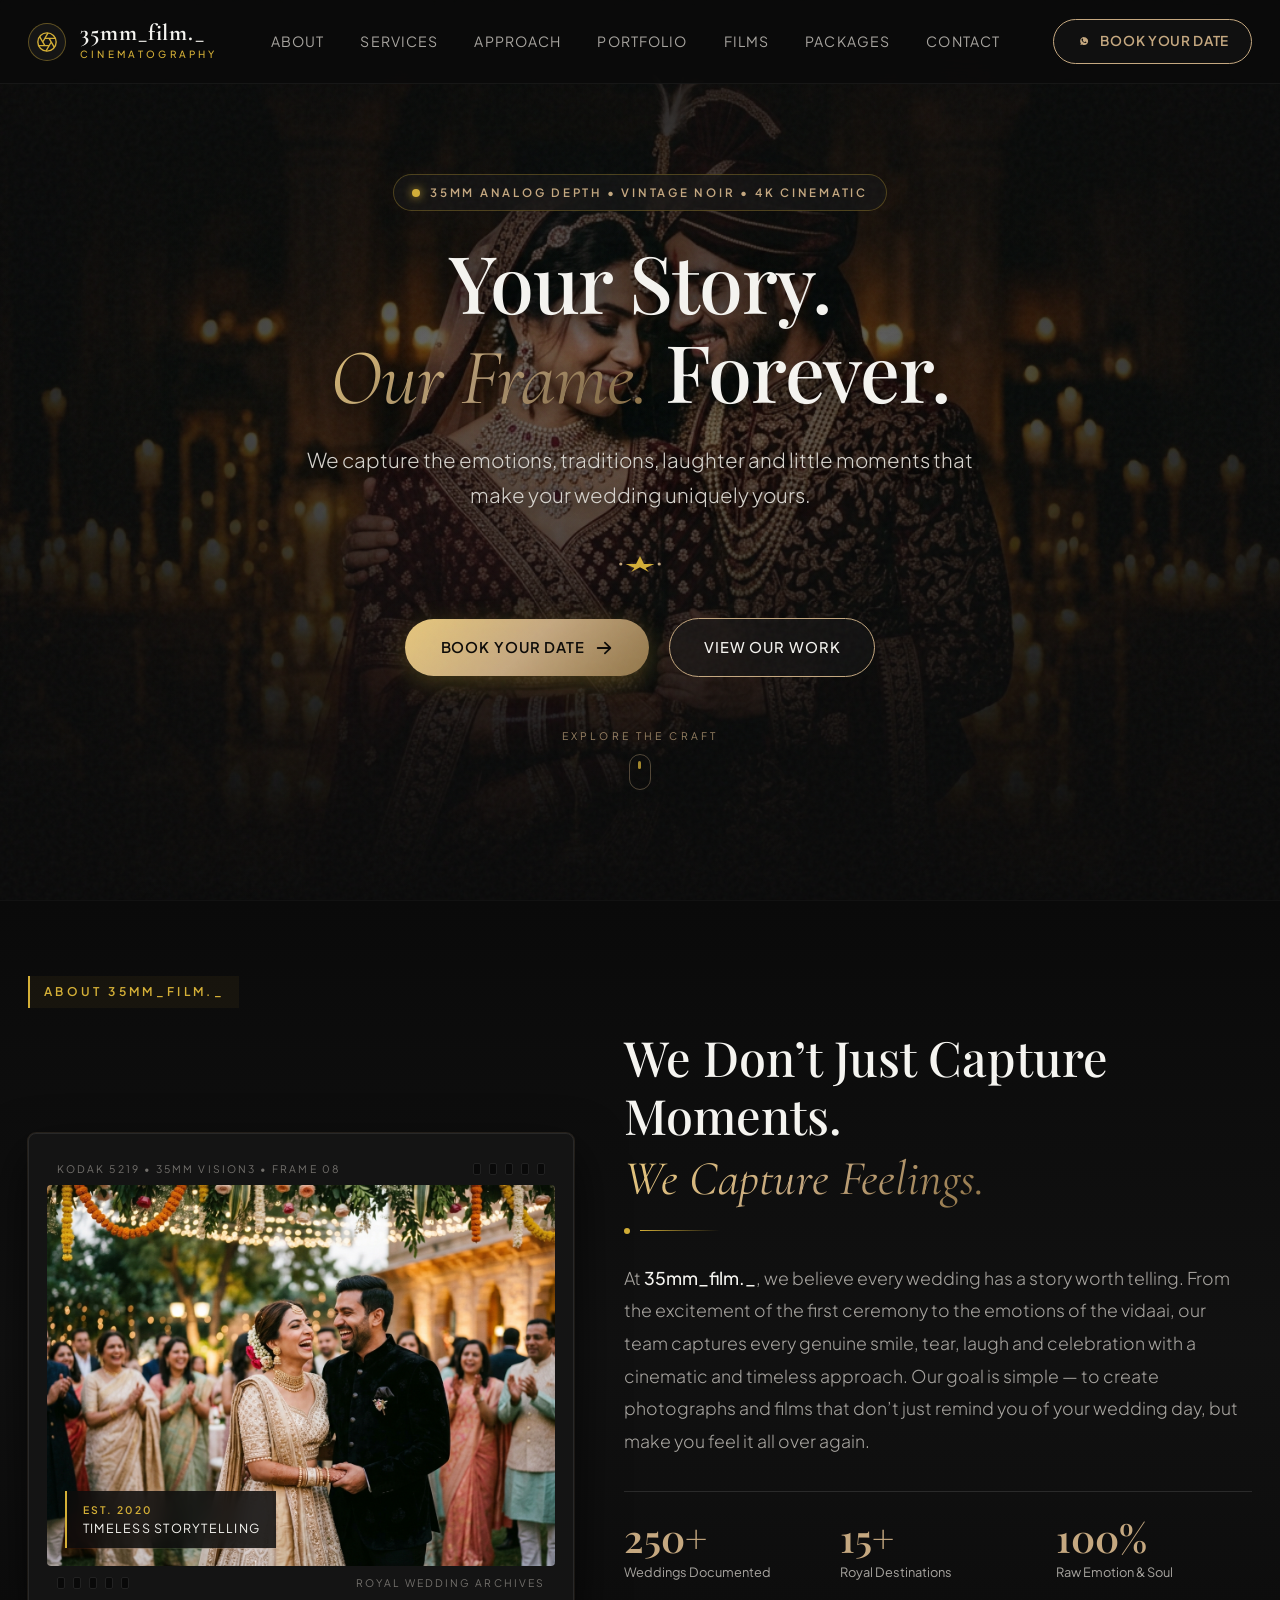
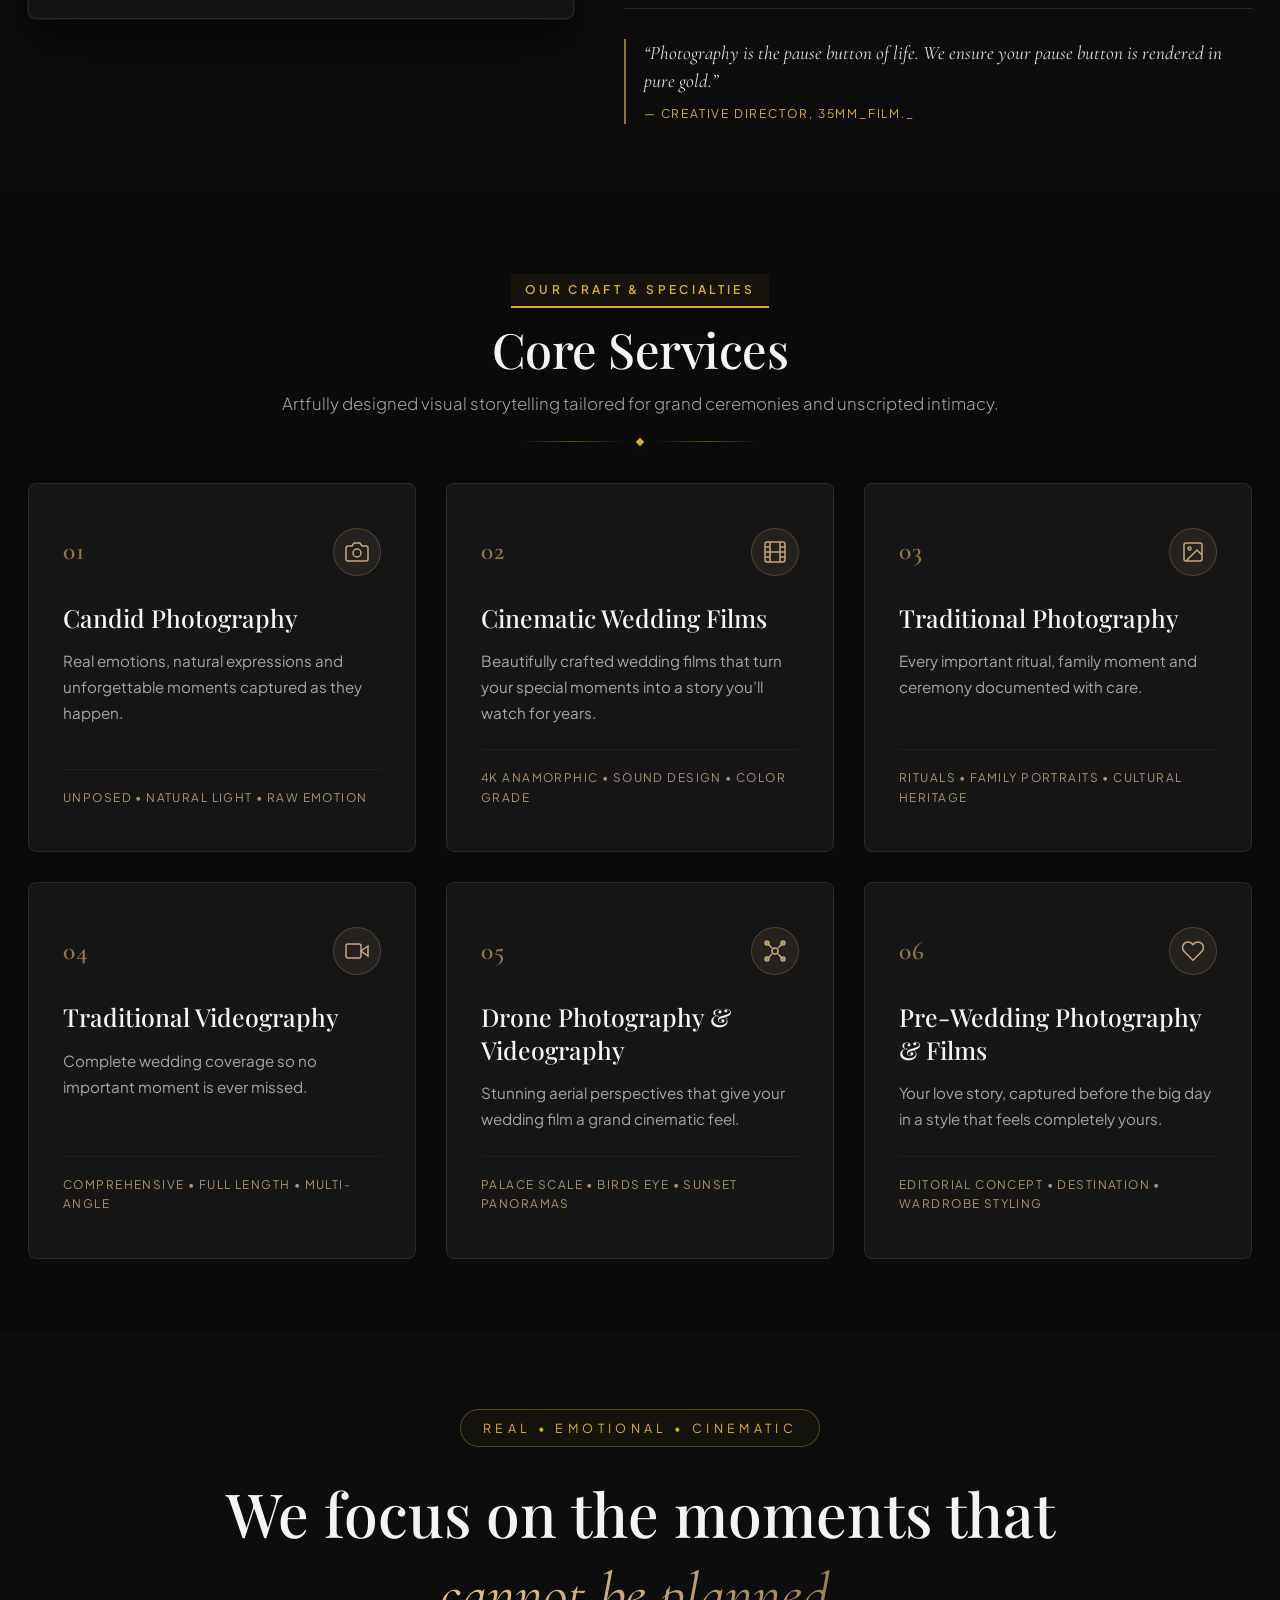
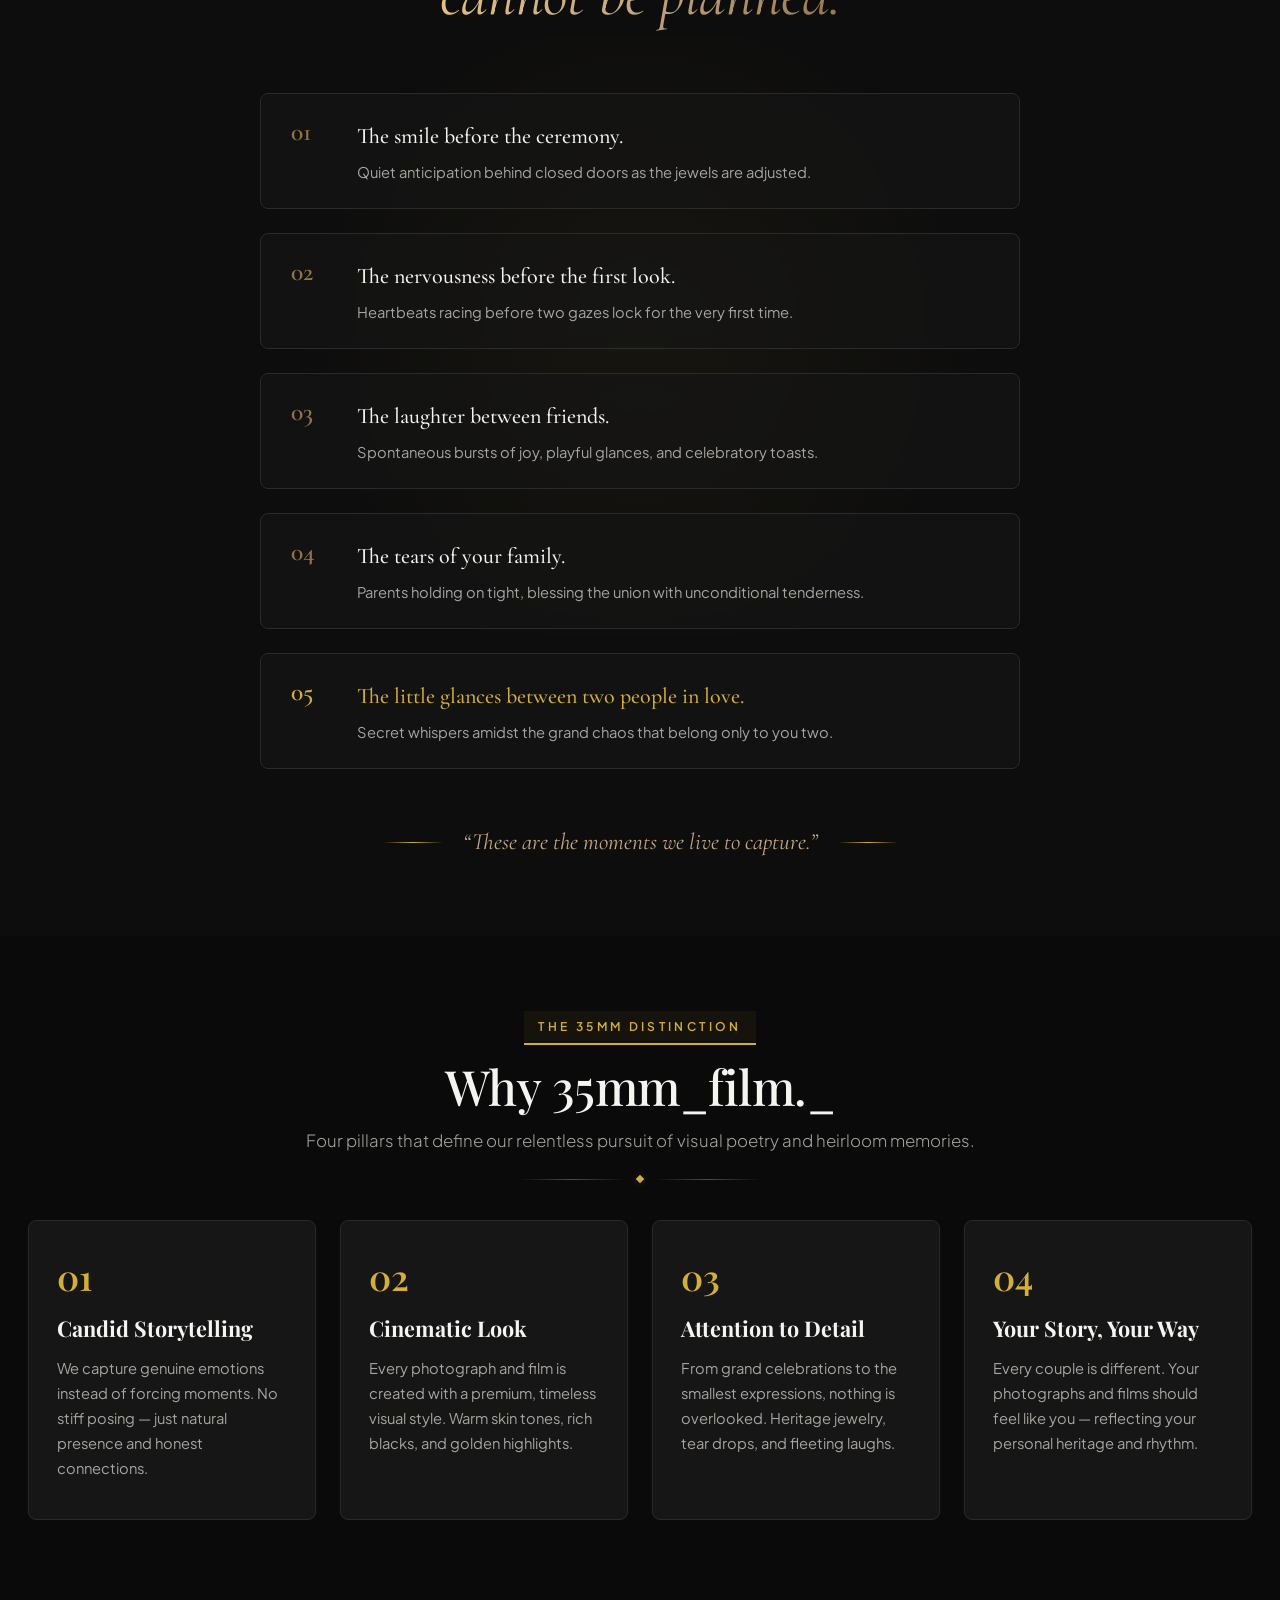
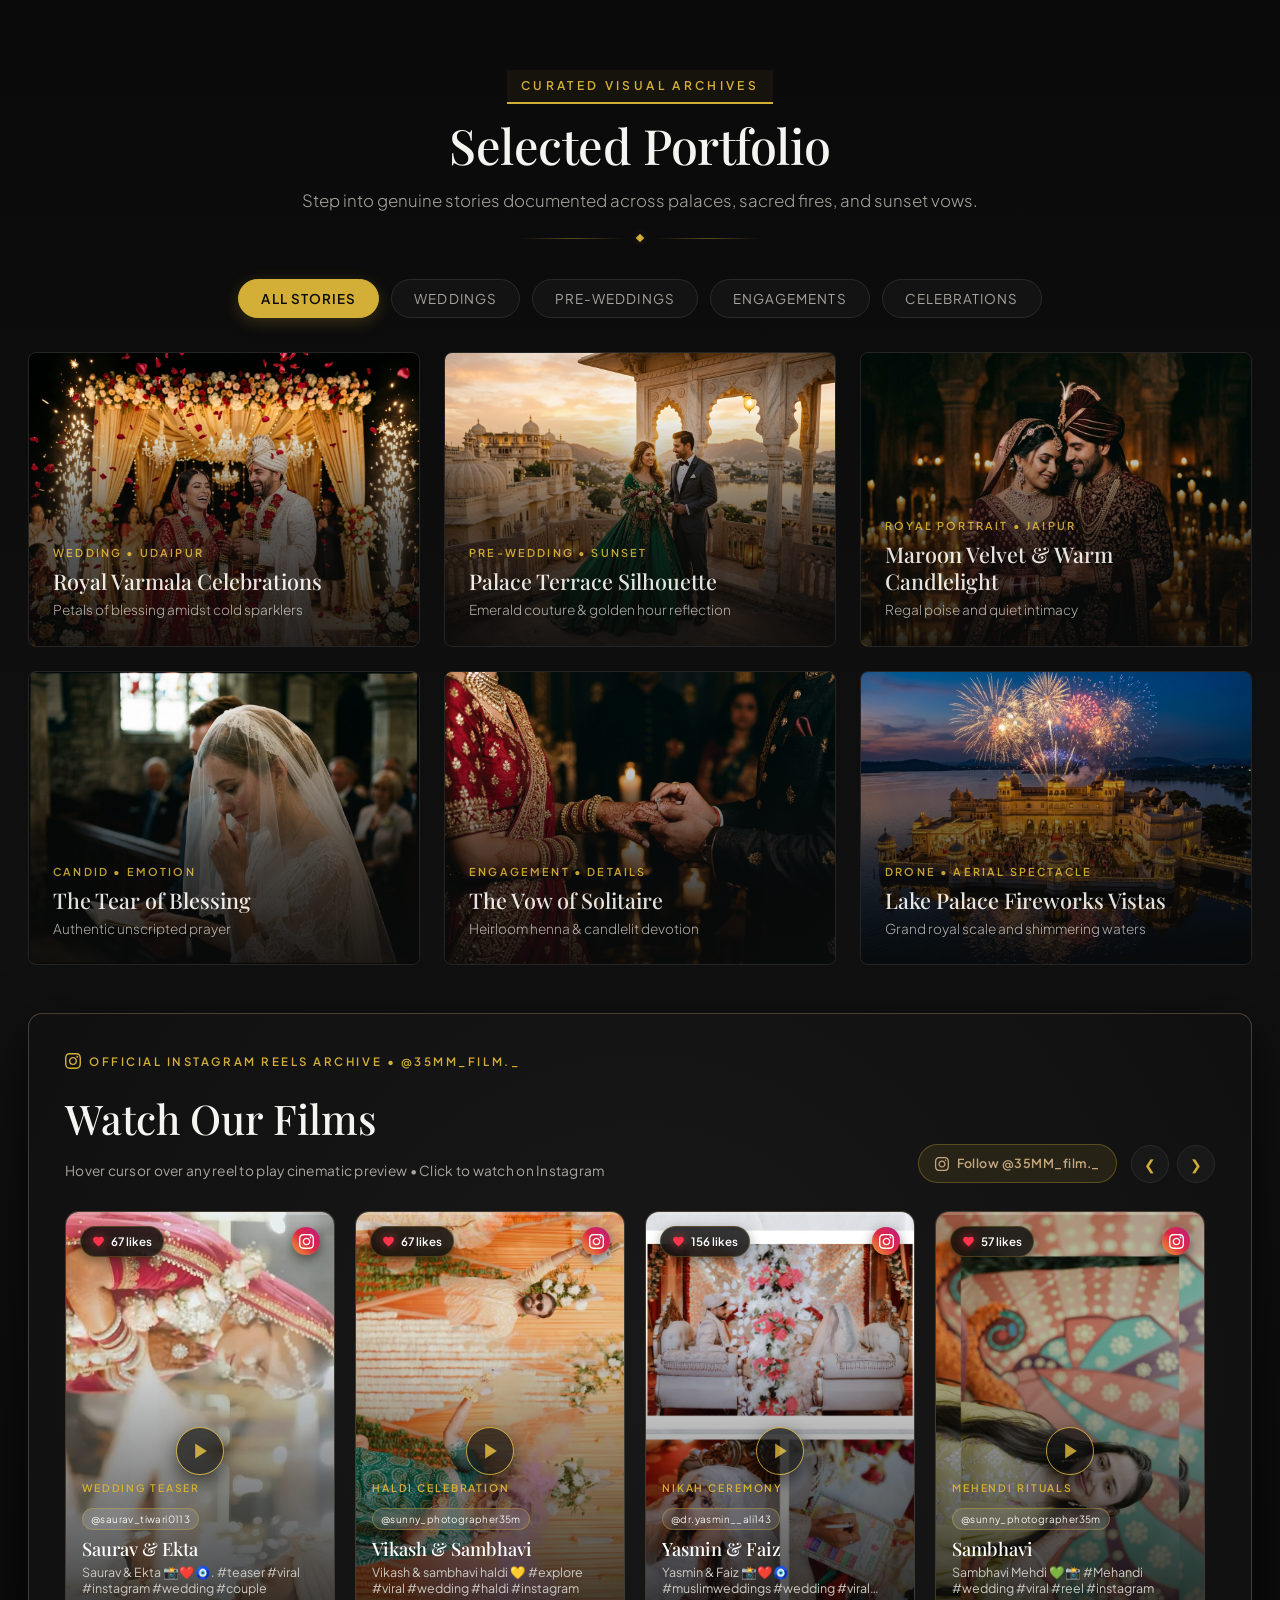
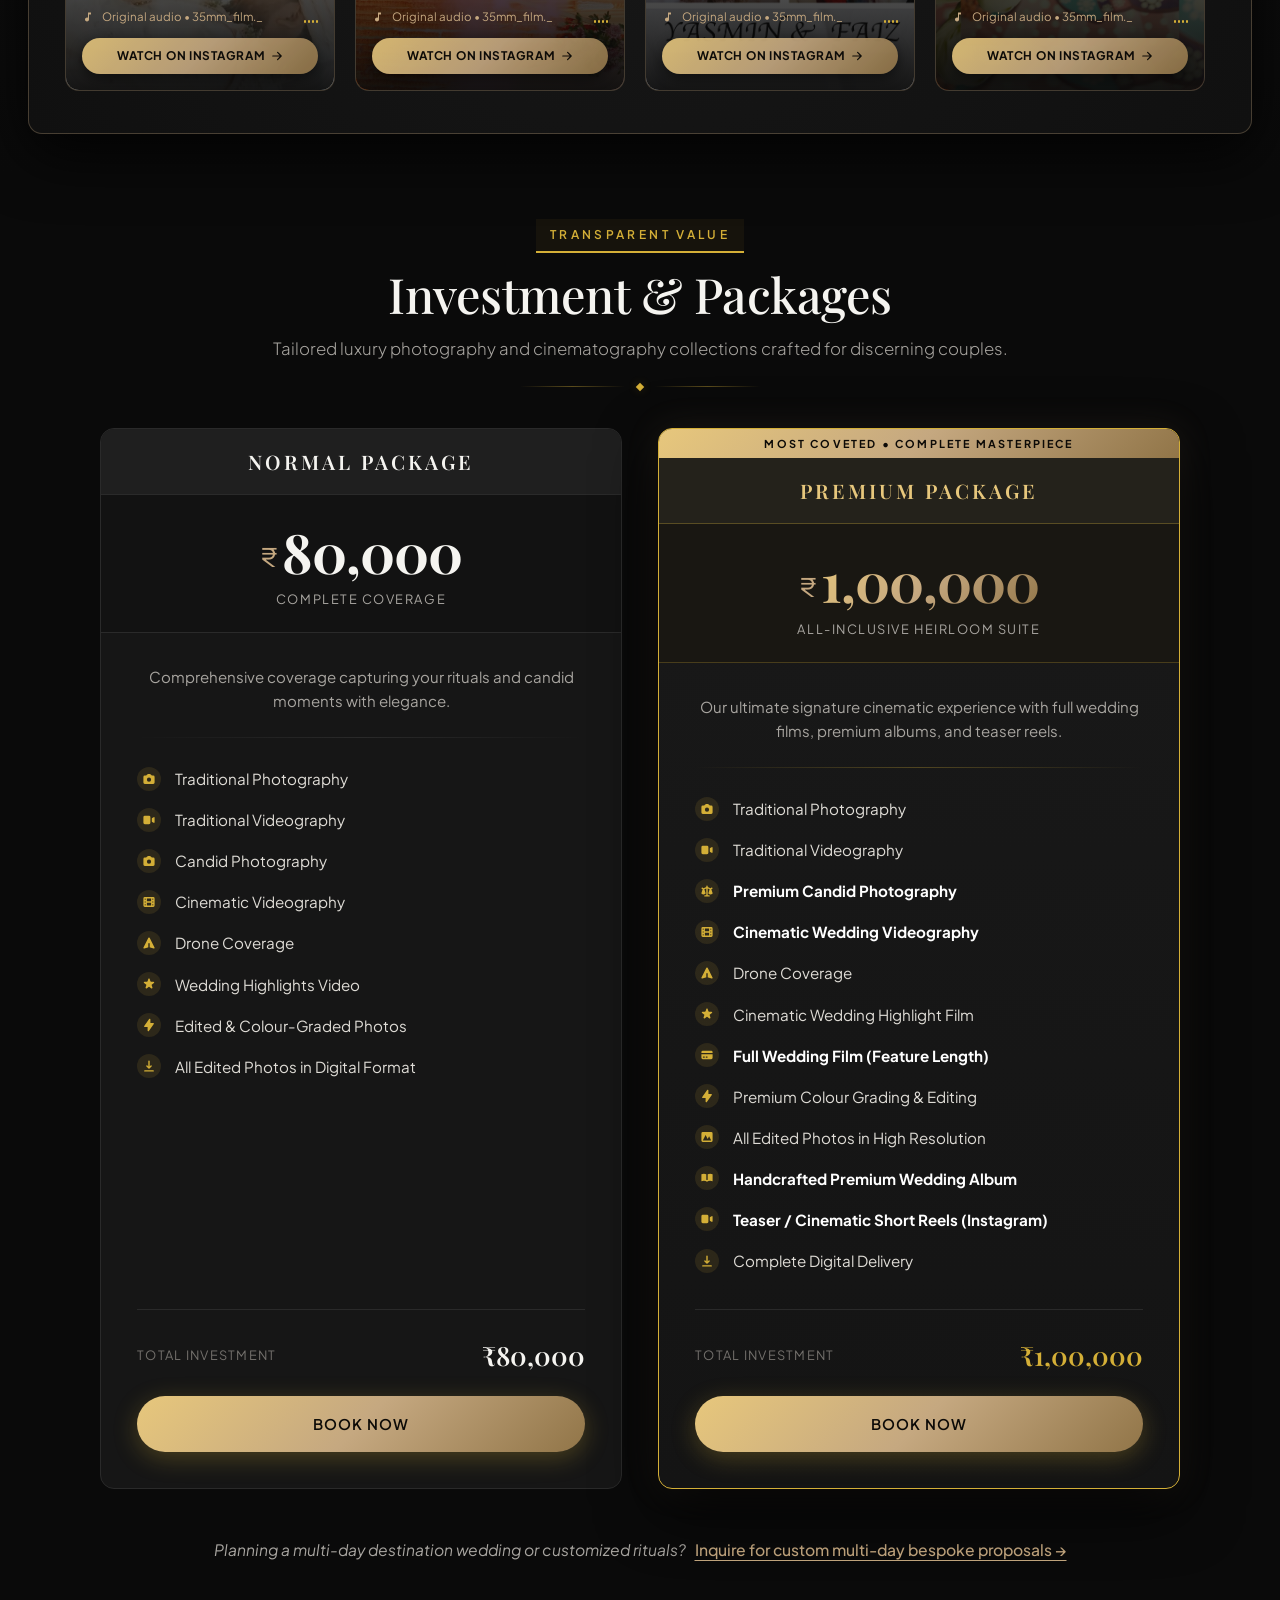
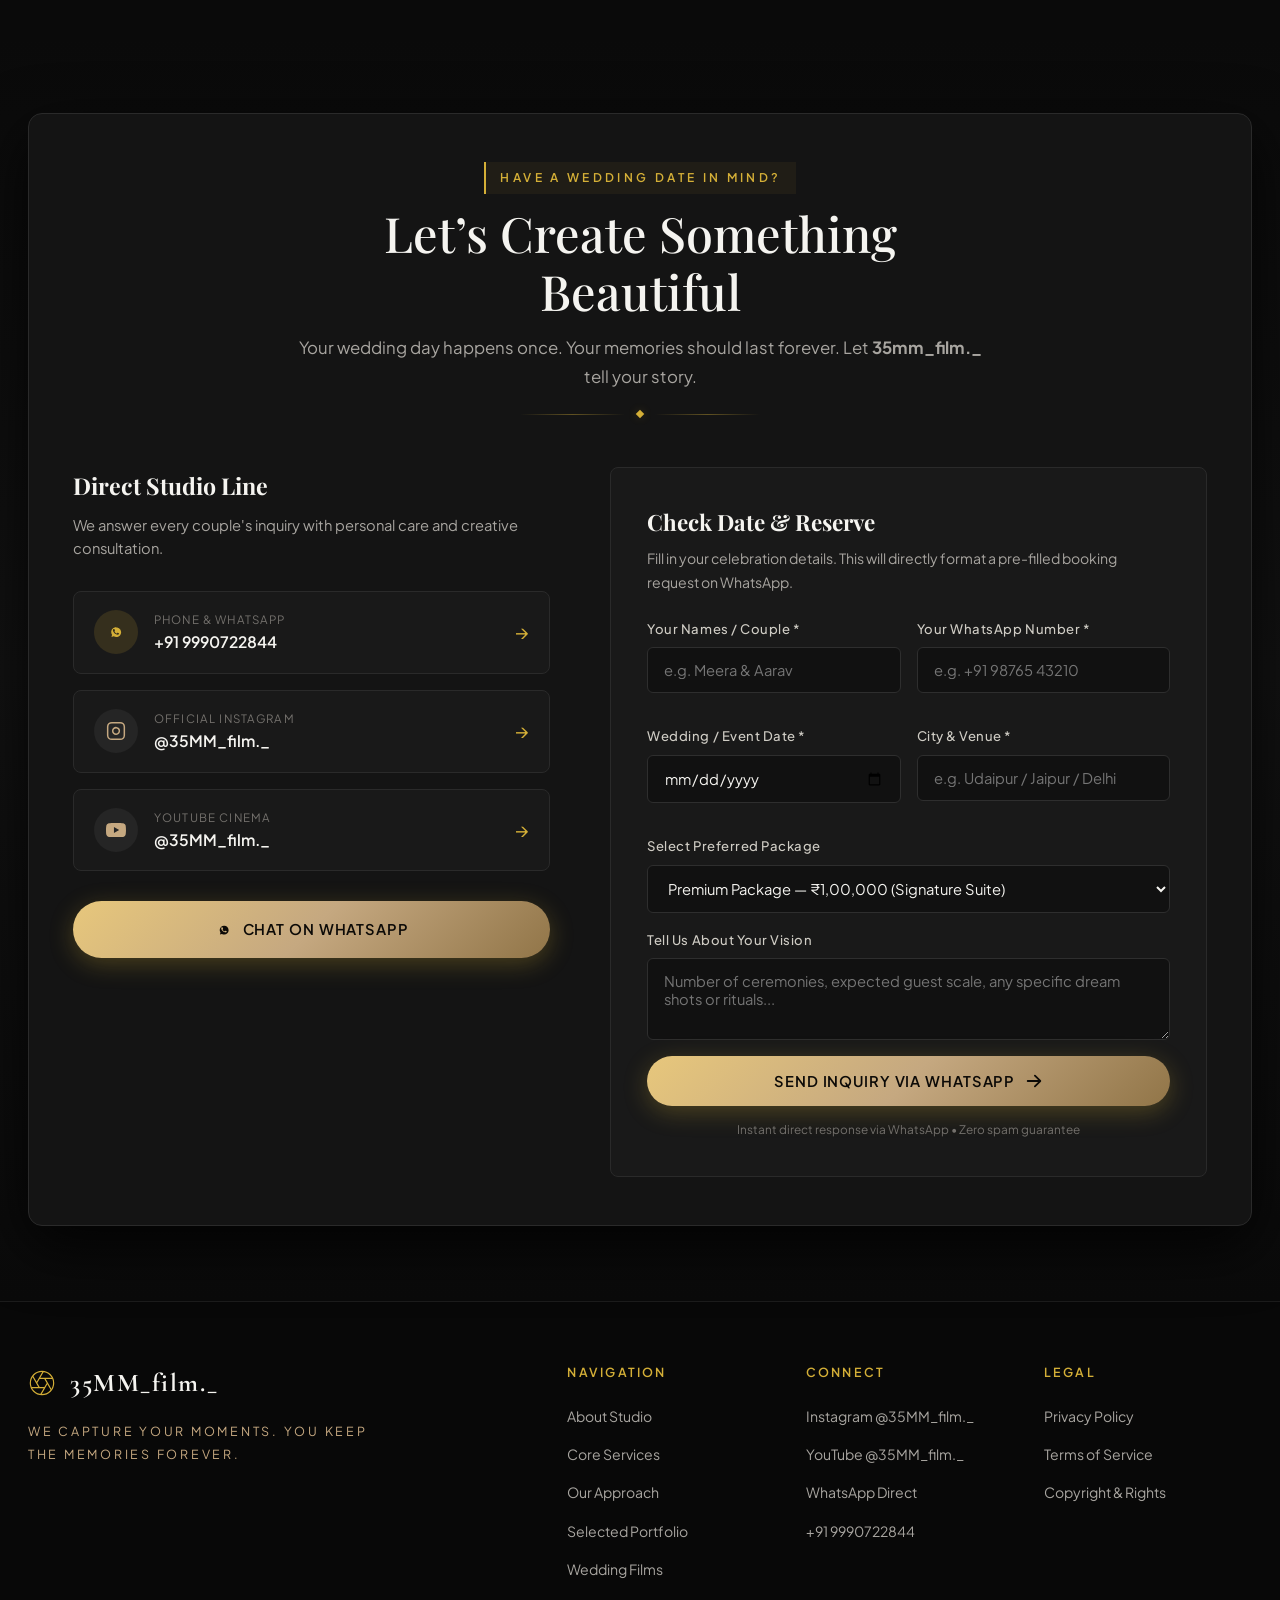
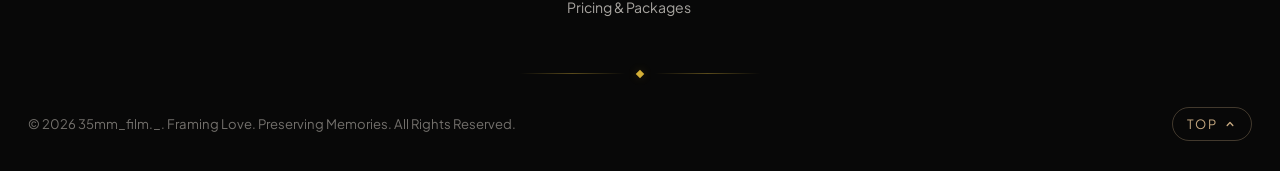
==== index.html @ 4abfe426 "Add luxury wedding photography website with real Instagram reels and refined spacing" ====
<!DOCTYPE html>
<html lang="en">

<head>
  <meta charset="UTF-8">
  <meta name="viewport" content="width=device-width, initial-scale=1.0">
  <title>35mm_film._ | Luxury Wedding Photography & Cinematography</title>
  <meta name="description"
    content="35mm_film._ creates timeless, ultra-luxury wedding photography and cinematic films. Capturing unscripted emotions, traditions, laughter and royal moments.">
  <meta name="keywords"
    content="wedding photography, luxury wedding films, cinematography, candid wedding photographer, 35mm film, royal wedding, pre-wedding shoot">

  <!-- Open Graph -->
  <meta property="og:title" content="35mm_film._ | Luxury Wedding Photography & Cinematography">
  <meta property="og:description"
    content="Your Story. Our Frame. Forever. Ultra-luxury wedding films and candid photography.">
  <meta property="og:image" content="assets/images/hero.jpg">
  <meta property="og:type" content="website">

  <!-- Google Fonts Preconnect -->
  <link rel="preconnect" href="https://fonts.googleapis.com">
  <link rel="preconnect" href="https://fonts.gstatic.com" crossorigin>
  <link
    href="https://fonts.googleapis.com/css2?family=Cormorant+Garamond:ital,wght@0,300;0,400;0,500;0,600;0,700;1,400;1,600&family=Playfair+Display:ital,wght@0,400;0,500;0,600;0,700;0,800;1,400;1,600&family=Plus+Jakarta+Sans:wght@300;400;500;600;700&display=swap"
    rel="stylesheet">

  <link rel="stylesheet" href="styles.css">
</head>

<body class="film-dark-theme">
  <!-- Film Grain Texture Overlay -->
  <div class="film-grain-overlay" aria-hidden="true"></div>

  <!-- Ambient Golden Glow Effects -->
  <div class="ambient-glow glow-top" aria-hidden="true"></div>
  <div class="ambient-glow glow-mid" aria-hidden="true"></div>

  <!-- Header & Sticky Glassmorphism Navbar -->
  <header class="luxury-header" id="header">
    <div class="nav-container">
      <!-- Brand Wordmark & Badge -->
      <a href="#hero" class="brand-link" aria-label="35mm_film._ Home">
        <div class="brand-badge">
          <svg class="aperture-icon" viewBox="0 0 24 24" fill="none" stroke="currentColor" stroke-width="1.5">
            <circle cx="12" cy="12" r="10" stroke="#D4AF37" />
            <path
              d="M14.31 8l5.74 9.94M9.69 8h11.48M7.38 12l5.74-9.94M9.69 16L3.95 6.06M14.31 16H2.83M16.62 12l-5.74 9.94"
              stroke="#D4AF37" />
          </svg>
        </div>
        <div class="brand-text">
          <span class="brand-name">35mm_film._</span>
          <span class="brand-sub">CINEMATOGRAPHY</span>
        </div>
      </a>

      <!-- Desktop Nav Links -->
      <nav class="desktop-nav" aria-label="Primary Navigation">
        <ul class="nav-menu">
          <li><a href="#about" class="nav-link">About</a></li>
          <li><a href="#services" class="nav-link">Services</a></li>
          <li><a href="#approach" class="nav-link">Approach</a></li>
          <li><a href="#portfolio" class="nav-link">Portfolio</a></li>
          <li><a href="#films" class="nav-link">Films</a></li>
          <li><a href="#packages" class="nav-link">Packages</a></li>
          <li><a href="#contact" class="nav-link">Contact</a></li>
        </ul>
      </nav>

      <!-- Right Header CTA & Mobile Toggle -->
      <div class="header-actions">
        <a href="https://wa.me/919990722844?text=Hi%2035mm_film._%2C%20I%20would%20like%20to%20inquire%20about%20booking%20our%20wedding%20dates."
          target="_blank" rel="noopener noreferrer" class="btn-gold-pill" id="nav-whatsapp-cta">
          <svg class="icon-whatsapp-tiny" viewBox="0 0 24 24" fill="currentColor">
            <path
              d="M12.031 6.172c-3.181 0-5.767 2.586-5.768 5.766-.001 1.298.38 2.27 1.025 3.312l-.72 2.627 2.707-.71c.991.54 2.057.828 3.125.828 3.182 0 5.77-2.586 5.77-5.767 0-3.18-2.587-5.766-5.769-5.766zm3.385 8.163c-.144.405-.837.774-1.17.822-.312.043-.683.076-2.12-.519-1.836-.759-3.003-2.614-3.095-2.735-.091-.121-.743-.991-.743-1.89 0-.9.469-1.341.636-1.523.167-.182.364-.228.485-.228.122 0 .243.002.349.007.112.005.263-.042.411.314.152.364.516 1.26.562 1.351.045.091.076.197.015.318-.06.122-.091.197-.182.304-.091.106-.192.237-.274.318-.091.091-.186.19-.08.372.106.182.47 1.135 1.009 1.615.694.618 1.28.81 1.462.901.182.091.288.076.394-.045.107-.122.455-.531.577-.714.121-.182.243-.152.41-.091.167.06 1.061.5 1.243.591.182.091.303.136.349.212.045.076.045.744-.099 1.149z" />
          </svg>
          <span>Book Your Date</span>
        </a>

        <!-- Mobile Menu Toggle Button (390px) -->
        <button class="mobile-menu-btn" id="mobileMenuBtn" aria-label="Toggle Menu" aria-expanded="false">
          <span class="hamburger-bar"></span>
          <span class="hamburger-bar"></span>
          <span class="hamburger-bar"></span>
        </button>
      </div>
    </div>

    <!-- Mobile Drawer Menu -->
    <div class="mobile-drawer" id="mobileDrawer">
      <div class="drawer-header">
        <div class="brand-text">
          <span class="brand-name">35mm_film._</span>
          <span class="brand-sub">LUXURY WEDDINGS</span>
        </div>
        <button class="drawer-close-btn" id="drawerCloseBtn" aria-label="Close Menu">&times;</button>
      </div>
      <ul class="mobile-nav-list">
        <li><a href="#about" class="mobile-nav-link">About</a></li>
        <li><a href="#services" class="mobile-nav-link">Services</a></li>
        <li><a href="#approach" class="mobile-nav-link">Our Approach</a></li>
        <li><a href="#why-us" class="mobile-nav-link">Why 35mm</a></li>
        <li><a href="#portfolio" class="mobile-nav-link">Selected Portfolio</a></li>
        <li><a href="#films" class="mobile-nav-link">Wedding Films</a></li>
        <li><a href="#packages" class="mobile-nav-link">Packages & Investment</a></li>
        <li><a href="#contact" class="mobile-nav-link">Contact & Booking</a></li>
      </ul>
      <div class="mobile-drawer-footer">
        <a href="https://wa.me/919990722844" class="btn-gold-solid full-width">Chat on WhatsApp</a>
        <p class="drawer-phone">+91 9990722844</p>
      </div>
    </div>
  </header>

  <main id="main-content">
    <!-- SECTION 2: HERO SECTION (Full Bleed 100vh) -->
    <section class="hero-section" id="hero">
      <div class="hero-background-wrapper">
        <img src="assets/images/hero.jpg" alt="Cinematic luxury royal Indian couple portrait" class="hero-bg-img">
        <div class="hero-vignette-overlay"></div>
        <div class="hero-gradient-overlay"></div>
      </div>

      <div class="hero-content">
        <!-- Film metadata badge -->
        <div class="hero-meta-badge">
          <span class="film-indicator-dot"></span>
          <span class="meta-label">35MM ANALOG DEPTH &bull; VINTAGE NOIR &bull; 4K CINEMATIC</span>
        </div>

        <h1 class="hero-headline">
          Your Story.<br>
          <span class="gold-italic-accent">Our Frame.</span> Forever.
        </h1>

        <p class="hero-subtitle">
          We capture the emotions, traditions, laughter and little moments that make your wedding uniquely yours.
        </p>

        <!-- Ornate Gold Filigree Divider -->
        <div class="filigree-divider" aria-hidden="true">
          <span class="filigree-line"></span>
          <svg class="filigree-motif" viewBox="0 0 60 20" fill="none">
            <path d="M30 0L35 10L48 10L37 15L41 20L30 14L19 20L23 15L12 10L25 10L30 0Z" fill="#D4AF37" />
            <circle cx="6" cy="10" r="2" fill="#C5A880" />
            <circle cx="54" cy="10" r="2" fill="#C5A880" />
          </svg>
          <span class="filigree-line"></span>
        </div>

        <!-- Dual CTAs -->
        <div class="hero-cta-group">
          <a href="https://wa.me/919990722844?text=Hello%2035mm_film._%2C%20I%20am%20interested%20in%20checking%20availability%20for%20our%20wedding."
            target="_blank" rel="noopener noreferrer" class="btn-gold-solid" id="hero-book-btn">
            <span>Book Your Date</span>
            <svg class="btn-arrow" viewBox="0 0 20 20" fill="currentColor">
              <path fill-rule="evenodd"
                d="M10.293 3.293a1 1 0 011.414 0l6 6a1 1 0 010 1.414l-6 6a1 1 0 01-1.414-1.414L14.586 11H3a1 1 0 110-2h11.586l-4.293-4.293a1 1 0 010-1.414z"
                clip-rule="evenodd" />
            </svg>
          </a>

          <a href="#portfolio" class="btn-ghost-gold" id="hero-work-btn">
            <span>View Our Work</span>
          </a>
        </div>

        <!-- Scroll Down Cue -->
        <div class="hero-scroll-cue">
          <a href="#about" aria-label="Scroll to About Section">
            <span class="scroll-text">EXPLORE THE CRAFT</span>
            <div class="mouse-scroll-icon">
              <span class="scroll-wheel"></span>
            </div>
          </a>
        </div>
      </div>
    </section>

    <!-- SECTION 3: ABOUT SECTION ("ABOUT 35mm_film._") -->
    <section class="section-about" id="about">
      <div class="container">
        <div class="section-badge-wrapper">
          <span class="section-eyebrow">ABOUT 35mm_film._</span>
        </div>

        <div class="about-editorial-grid">
          <!-- Left: Couple Visual with Film Strip Accent -->
          <div class="about-visual-column">
            <div class="film-strip-frame">
              <div class="film-strip-header">
                <span class="film-code">KODAK 5219 &bull; 35MM VISION3 &bull; FRAME 08</span>
                <div class="film-perforations">
                  <span></span><span></span><span></span><span></span><span></span>
                </div>
              </div>

              <div class="about-image-wrapper">
                <img src="assets/images/about.jpg" alt="Emotional candid wedding moment of smiling bride and groom"
                  class="about-portrait-img">
                <div class="about-image-badge">
                  <span class="badge-year">EST. 2020</span>
                  <span class="badge-title">TIMELESS STORYTELLING</span>
                </div>
              </div>

              <div class="film-strip-footer">
                <div class="film-perforations">
                  <span></span><span></span><span></span><span></span><span></span>
                </div>
                <span class="film-meta-right">ROYAL WEDDING ARCHIVES</span>
              </div>
            </div>
          </div>

          <!-- Right: Editorial Narrative Content -->
          <div class="about-content-column">
            <h2 class="editorial-heading">
              We Don’t Just Capture Moments.<br>
              <span class="gold-italic-accent">We Capture Feelings.</span>
            </h2>

            <div class="ornate-separator-left">
              <span class="gold-dot"></span>
              <span class="gold-divider-line"></span>
            </div>

            <p class="about-narrative-copy">
              At <strong>35mm_film._</strong>, we believe every wedding has a story worth telling. From the excitement
              of the first ceremony to the emotions of the vidaai, our team captures every genuine smile, tear, laugh
              and celebration with a cinematic and timeless approach. Our goal is simple &mdash; to create photographs
              and films that don’t just remind you of your wedding day, but make you feel it all over again.
            </p>

            <!-- Metrics / Accolades Grid -->
            <div class="about-stats-grid">
              <div class="stat-card">
                <span class="stat-number">250+</span>
                <span class="stat-label">Weddings Documented</span>
              </div>
              <div class="stat-card">
                <span class="stat-number">15+</span>
                <span class="stat-label">Royal Destinations</span>
              </div>
              <div class="stat-card">
                <span class="stat-number">100%</span>
                <span class="stat-label">Raw Emotion & Soul</span>
              </div>
            </div>

            <div class="about-quote-box">
              <p class="quote-text">
                &ldquo;Photography is the pause button of life. We ensure your pause button is rendered in pure
                gold.&rdquo;
              </p>
              <span class="quote-signature">&mdash; Creative Director, 35mm_film._</span>
            </div>
          </div>
        </div>
      </div>
    </section>

    <!-- SECTION 4: CORE SERVICES GRID -->
    <section class="section-services" id="services">
      <div class="container">
        <div class="section-header-center">
          <span class="section-eyebrow">OUR CRAFT & SPECIALTIES</span>
          <h2 class="section-title">Core Services</h2>
          <p class="section-desc">Artfully designed visual storytelling tailored for grand ceremonies and unscripted
            intimacy.</p>
          <div class="filigree-divider mini" aria-hidden="true">
            <span class="filigree-line"></span>
            <span class="gold-diamond"></span>
            <span class="filigree-line"></span>
          </div>
        </div>

        <div class="services-grid">
          <!-- Service Card 01 -->
          <article class="service-card" data-service="candid">
            <div class="service-card-border"></div>
            <div class="service-header">
              <span class="service-number">01</span>
              <div class="service-icon-box">
                <!-- Camera Icon -->
                <svg viewBox="0 0 24 24" fill="none" stroke="currentColor" stroke-width="1.5">
                  <path d="M23 19a2 2 0 0 1-2 2H3a2 2 0 0 1-2-2V8a2 2 0 0 1 2-2h4l2-3h6l2 3h4a2 2 0 0 1 2 2z" />
                  <circle cx="12" cy="13" r="4" />
                </svg>
              </div>
            </div>
            <h3 class="service-title">Candid Photography</h3>
            <p class="service-body">Real emotions, natural expressions and unforgettable moments captured as they
              happen.</p>
            <div class="service-footer-tag">Unposed &bull; Natural Light &bull; Raw Emotion</div>
          </article>

          <!-- Service Card 02 -->
          <article class="service-card" data-service="cinematic-films">
            <div class="service-card-border"></div>
            <div class="service-header">
              <span class="service-number">02</span>
              <div class="service-icon-box">
                <!-- Film Reel / Video Icon -->
                <svg viewBox="0 0 24 24" fill="none" stroke="currentColor" stroke-width="1.5">
                  <rect x="2" y="2" width="20" height="20" rx="2.18" ry="2.18" />
                  <line x1="7" y1="2" x2="7" y2="22" />
                  <line x1="17" y1="2" x2="17" y2="22" />
                  <line x1="2" y1="12" x2="22" y2="12" />
                  <line x1="2" y1="7" x2="7" y2="7" />
                  <line x1="2" y1="17" x2="7" y2="17" />
                  <line x1="17" y1="17" x2="22" y2="17" />
                  <line x1="17" y1="7" x2="22" y2="7" />
                </svg>
              </div>
            </div>
            <h3 class="service-title">Cinematic Wedding Films</h3>
            <p class="service-body">Beautifully crafted wedding films that turn your special moments into a story you’ll
              watch for years.</p>
            <div class="service-footer-tag">4K Anamorphic &bull; Sound Design &bull; Color Grade</div>
          </article>

          <!-- Service Card 03 -->
          <article class="service-card" data-service="traditional-photo">
            <div class="service-card-border"></div>
            <div class="service-header">
              <span class="service-number">03</span>
              <div class="service-icon-box">
                <!-- Traditional Portrait Camera Icon -->
                <svg viewBox="0 0 24 24" fill="none" stroke="currentColor" stroke-width="1.5">
                  <rect x="3" y="3" width="18" height="18" rx="2" />
                  <circle cx="8.5" cy="8.5" r="1.5" />
                  <path d="M21 15l-5-5L5 21" />
                </svg>
              </div>
            </div>
            <h3 class="service-title">Traditional Photography</h3>
            <p class="service-body">Every important ritual, family moment and ceremony documented with care.</p>
            <div class="service-footer-tag">Rituals &bull; Family Portraits &bull; Cultural Heritage</div>
          </article>

          <!-- Service Card 04 -->
          <article class="service-card" data-service="traditional-video">
            <div class="service-card-border"></div>
            <div class="service-header">
              <span class="service-number">04</span>
              <div class="service-icon-box">
                <!-- Camcorder Icon -->
                <svg viewBox="0 0 24 24" fill="none" stroke="currentColor" stroke-width="1.5">
                  <polygon points="23 7 16 12 23 17 23 7" />
                  <rect x="1" y="5" width="15" height="14" rx="2" ry="2" />
                </svg>
              </div>
            </div>
            <h3 class="service-title">Traditional Videography</h3>
            <p class="service-body">Complete wedding coverage so no important moment is ever missed.</p>
            <div class="service-footer-tag">Comprehensive &bull; Full Length &bull; Multi-Angle</div>
          </article>

          <!-- Service Card 05 -->
          <article class="service-card" data-service="drone">
            <div class="service-card-border"></div>
            <div class="service-header">
              <span class="service-number">05</span>
              <div class="service-icon-box">
                <!-- Drone Aerial Icon -->
                <svg viewBox="0 0 24 24" fill="none" stroke="currentColor" stroke-width="1.5">
                  <path d="M12 12m-3 0a3 3 0 1 0 6 0a3 3 0 1 0 -6 0" />
                  <path d="M3 3l6 6M21 3l-6 6M3 21l6-6M21 21l-6-6" />
                  <circle cx="4" cy="4" r="2" />
                  <circle cx="20" cy="4" r="2" />
                  <circle cx="4" cy="20" r="2" />
                  <circle cx="20" cy="20" r="2" />
                </svg>
              </div>
            </div>
            <h3 class="service-title">Drone Photography & Videography</h3>
            <p class="service-body">Stunning aerial perspectives that give your wedding film a grand cinematic feel.</p>
            <div class="service-footer-tag">Palace Scale &bull; Birds Eye &bull; Sunset Panoramas</div>
          </article>

          <!-- Service Card 06 -->
          <article class="service-card" data-service="prewedding">
            <div class="service-card-border"></div>
            <div class="service-header">
              <span class="service-number">06</span>
              <div class="service-icon-box">
                <!-- Heart / Couple Film Icon -->
                <svg viewBox="0 0 24 24" fill="none" stroke="currentColor" stroke-width="1.5">
                  <path
                    d="M20.84 4.61a5.5 5.5 0 0 0-7.78 0L12 5.67l-1.06-1.06a5.5 5.5 0 0 0-7.78 7.78l1.06 1.06L12 21.23l7.78-7.78 1.06-1.06a5.5 5.5 0 0 0 0-7.78z" />
                </svg>
              </div>
            </div>
            <h3 class="service-title">Pre-Wedding Photography & Films</h3>
            <p class="service-body">Your love story, captured before the big day in a style that feels completely yours.
            </p>
            <div class="service-footer-tag">Editorial Concept &bull; Destination &bull; Wardrobe Styling</div>
          </article>
        </div>
      </div>
    </section>

    <!-- SECTION 5: OUR APPROACH ("REAL. EMOTIONAL. CINEMATIC.") -->
    <section class="section-approach" id="approach">
      <div class="approach-bg-accent" aria-hidden="true"></div>
      <div class="container">
        <div class="approach-content-wrapper">
          <span class="approach-pill">REAL &bull; EMOTIONAL &bull; CINEMATIC</span>

          <h2 class="approach-headline">
            We focus on the moments that<br>
            <span class="gold-italic-accent">cannot be planned.</span>
          </h2>

          <div class="approach-staggered-list">
            <div class="approach-item">
              <span class="approach-counter">01</span>
              <div class="approach-text-wrapper">
                <h4 class="moment-title">The smile before the ceremony.</h4>
                <p class="moment-desc">Quiet anticipation behind closed doors as the jewels are adjusted.</p>
              </div>
            </div>

            <div class="approach-item">
              <span class="approach-counter">02</span>
              <div class="approach-text-wrapper">
                <h4 class="moment-title">The nervousness before the first look.</h4>
                <p class="moment-desc">Heartbeats racing before two gazes lock for the very first time.</p>
              </div>
            </div>

            <div class="approach-item">
              <span class="approach-counter">03</span>
              <div class="approach-text-wrapper">
                <h4 class="moment-title">The laughter between friends.</h4>
                <p class="moment-desc">Spontaneous bursts of joy, playful glances, and celebratory toasts.</p>
              </div>
            </div>

            <div class="approach-item">
              <span class="approach-counter">04</span>
              <div class="approach-text-wrapper">
                <h4 class="moment-title">The tears of your family.</h4>
                <p class="moment-desc">Parents holding on tight, blessing the union with unconditional tenderness.</p>
              </div>
            </div>

            <div class="approach-item">
              <div class="approach-counter highlight">05</div>
              <div class="approach-text-wrapper">
                <h4 class="moment-title gold-text">The little glances between two people in love.</h4>
                <p class="moment-desc">Secret whispers amidst the grand chaos that belong only to you two.</p>
              </div>
            </div>
          </div>

          <div class="approach-subtext-box">
            <div class="gold-line-decor"></div>
            <p class="approach-subtext">&ldquo;These are the moments we live to capture.&rdquo;</p>
            <div class="gold-line-decor"></div>
          </div>
        </div>
      </div>
    </section>

    <!-- SECTION 6: WHY 35mm_film._ (VALUE PROPS) -->
    <section class="section-why" id="why-us">
      <div class="container">
        <div class="section-header-center">
          <span class="section-eyebrow">THE 35mm DISTINCTION</span>
          <h2 class="section-title">Why 35mm_film._</h2>
          <p class="section-desc">Four pillars that define our relentless pursuit of visual poetry and heirloom
            memories.</p>
          <div class="filigree-divider mini" aria-hidden="true">
            <span class="filigree-line"></span>
            <span class="gold-diamond"></span>
            <span class="filigree-line"></span>
          </div>
        </div>

        <div class="why-cards-grid">
          <!-- Card 01 -->
          <div class="why-card">
            <div class="why-card-inner">
              <span class="why-gold-num">01</span>
              <h3 class="why-card-title">Candid Storytelling</h3>
              <p class="why-card-text">We capture genuine emotions instead of forcing moments. No stiff posing &mdash;
                just natural presence and honest connections.</p>
            </div>
          </div>

          <!-- Card 02 -->
          <div class="why-card">
            <div class="why-card-inner">
              <span class="why-gold-num">02</span>
              <h3 class="why-card-title">Cinematic Look</h3>
              <p class="why-card-text">Every photograph and film is created with a premium, timeless visual style. Warm
                skin tones, rich blacks, and golden highlights.</p>
            </div>
          </div>

          <!-- Card 03 -->
          <div class="why-card">
            <div class="why-card-inner">
              <span class="why-gold-num">03</span>
              <h3 class="why-card-title">Attention to Detail</h3>
              <p class="why-card-text">From grand celebrations to the smallest expressions, nothing is overlooked.
                Heritage jewelry, tear drops, and fleeting laughs.</p>
            </div>
          </div>

          <!-- Card 04 -->
          <div class="why-card">
            <div class="why-card-inner">
              <span class="why-gold-num">04</span>
              <h3 class="why-card-title">Your Story, Your Way</h3>
              <p class="why-card-text">Every couple is different. Your photographs and films should feel like you
                &mdash; reflecting your personal heritage and rhythm.</p>
            </div>
          </div>
        </div>
      </div>
    </section>

    <!-- SECTION 7: SELECTED PORTFOLIO & WEDDING FILMS -->
    <section class="section-portfolio" id="portfolio">
      <div class="container">
        <div class="section-header-center">
          <span class="section-eyebrow">CURATED VISUAL ARCHIVES</span>
          <h2 class="section-title">Selected Portfolio</h2>
          <p class="section-desc">Step into genuine stories documented across palaces, sacred fires, and sunset vows.
          </p>
          <div class="filigree-divider mini" aria-hidden="true">
            <span class="filigree-line"></span>
            <span class="gold-diamond"></span>
            <span class="filigree-line"></span>
          </div>
        </div>

        <!-- Filter Buttons -->
        <div class="portfolio-filter-tabs">
          <button class="filter-tab active" data-filter="all">All Stories</button>
          <button class="filter-tab" data-filter="weddings">Weddings</button>
          <button class="filter-tab" data-filter="pre-weddings">Pre-Weddings</button>
          <button class="filter-tab" data-filter="engagements">Engagements</button>
          <button class="filter-tab" data-filter="celebrations">Celebrations</button>
        </div>

        <!-- Portfolio Masonry Gallery -->
        <div class="portfolio-gallery-grid" id="portfolioGallery">
          <!-- Item 1: Royal Varmala -->
          <div class="portfolio-item-card" data-category="weddings celebrations"
            data-title="Royal Varmala & Cold Sparklers" data-location="The Grand Palace, Udaipur"
            data-img="assets/images/varmala.jpg">
            <div class="portfolio-card-inner">
              <img src="assets/images/varmala.jpg"
                alt="Varmala garland exchange under golden cold sparklers and rose petals" class="portfolio-thumb"
                loading="lazy">
              <div class="portfolio-overlay">
                <span class="portfolio-tag">WEDDING &bull; UDAIPUR</span>
                <h4 class="portfolio-item-title">Royal Varmala Celebrations</h4>
                <p class="portfolio-item-meta">Petals of blessing amidst cold sparklers</p>
                <div class="view-zoom-icon">
                  <svg viewBox="0 0 24 24" fill="none" stroke="currentColor" stroke-width="2">
                    <circle cx="11" cy="11" r="8" />
                    <line x1="21" y1="21" x2="16.65" y2="16.65" />
                    <line x1="11" y1="8" x2="11" y2="14" />
                    <line x1="8" y1="11" x2="14" y2="11" />
                  </svg>
                </div>
              </div>
            </div>
          </div>

          <!-- Item 2: Pre-Wedding Lake Palace -->
          <div class="portfolio-item-card" data-category="pre-weddings" data-title="Golden Hour by the Palace Waters"
            data-location="Lake Pichola, Rajasthan" data-img="assets/images/prewedding.jpg">
            <div class="portfolio-card-inner">
              <img src="assets/images/prewedding.jpg"
                alt="Pre-wedding couple at sunset terrace overlooking Udaipur lake" class="portfolio-thumb"
                loading="lazy">
              <div class="portfolio-overlay">
                <span class="portfolio-tag">PRE-WEDDING &bull; SUNSET</span>
                <h4 class="portfolio-item-title">Palace Terrace Silhouette</h4>
                <p class="portfolio-item-meta">Emerald couture & golden hour reflection</p>
                <div class="view-zoom-icon">
                  <svg viewBox="0 0 24 24" fill="none" stroke="currentColor" stroke-width="2">
                    <circle cx="11" cy="11" r="8" />
                    <line x1="21" y1="21" x2="16.65" y2="16.65" />
                    <line x1="11" y1="8" x2="11" y2="14" />
                    <line x1="8" y1="11" x2="14" y2="11" />
                  </svg>
                </div>
              </div>
            </div>
          </div>

          <!-- Item 3: Intimate Couple Portrait -->
          <div class="portfolio-item-card" data-category="weddings" data-title="Candlelight Velvet Romance"
            data-location="Fort Heritage, Jaipur" data-img="assets/images/hero.jpg">
            <div class="portfolio-card-inner">
              <img src="assets/images/hero.jpg" alt="Couple in velvet maroon and gold standing amidst candlelight"
                class="portfolio-thumb" loading="lazy">
              <div class="portfolio-overlay">
                <span class="portfolio-tag">ROYAL PORTRAIT &bull; JAIPUR</span>
                <h4 class="portfolio-item-title">Maroon Velvet & Warm Candlelight</h4>
                <p class="portfolio-item-meta">Regal poise and quiet intimacy</p>
                <div class="view-zoom-icon">
                  <svg viewBox="0 0 24 24" fill="none" stroke="currentColor" stroke-width="2">
                    <circle cx="11" cy="11" r="8" />
                    <line x1="21" y1="21" x2="16.65" y2="16.65" />
                    <line x1="11" y1="8" x2="11" y2="14" />
                    <line x1="8" y1="11" x2="14" y2="11" />
                  </svg>
                </div>
              </div>
            </div>
          </div>

          <!-- Item 4: Candid Emotion & Tears -->
          <div class="portfolio-item-card" data-category="weddings celebrations"
            data-title="The Joyful Tear of Blessing" data-location="Heritage Cathedral, Goa"
            data-img="assets/images/candid.jpg">
            <div class="portfolio-card-inner">
              <img src="assets/images/candid.jpg" alt="Bride with delicate lace veil wiping away an emotional tear"
                class="portfolio-thumb" loading="lazy">
              <div class="portfolio-overlay">
                <span class="portfolio-tag">CANDID &bull; EMOTION</span>
                <h4 class="portfolio-item-title">The Tear of Blessing</h4>
                <p class="portfolio-item-meta">Authentic unscripted prayer</p>
                <div class="view-zoom-icon">
                  <svg viewBox="0 0 24 24" fill="none" stroke="currentColor" stroke-width="2">
                    <circle cx="11" cy="11" r="8" />
                    <line x1="21" y1="21" x2="16.65" y2="16.65" />
                    <line x1="11" y1="8" x2="11" y2="14" />
                    <line x1="8" y1="11" x2="14" y2="11" />
                  </svg>
                </div>
              </div>
            </div>
          </div>

          <!-- Item 5: Ring Exchange -->
          <div class="portfolio-item-card" data-category="engagements" data-title="The Vow of Solitaire"
            data-location="Taj Mahal Palace, Mumbai" data-img="assets/images/engagement.jpg">
            <div class="portfolio-card-inner">
              <img src="assets/images/engagement.jpg"
                alt="Close-up of couple exchanging ring with henna hands and warm candles" class="portfolio-thumb"
                loading="lazy">
              <div class="portfolio-overlay">
                <span class="portfolio-tag">ENGAGEMENT &bull; DETAILS</span>
                <h4 class="portfolio-item-title">The Vow of Solitaire</h4>
                <p class="portfolio-item-meta">Heirloom henna & candlelit devotion</p>
                <div class="view-zoom-icon">
                  <svg viewBox="0 0 24 24" fill="none" stroke="currentColor" stroke-width="2">
                    <circle cx="11" cy="11" r="8" />
                    <line x1="21" y1="21" x2="16.65" y2="16.65" />
                    <line x1="11" y1="8" x2="11" y2="14" />
                    <line x1="8" y1="11" x2="14" y2="11" />
                  </svg>
                </div>
              </div>
            </div>
          </div>

          <!-- Item 6: Aerial Fireworks Extravaganza -->
          <div class="portfolio-item-card" data-category="celebrations weddings"
            data-title="Lake Palace Illumination & Fireworks" data-location="Jagmandir Island, Udaipur"
            data-img="assets/images/drone.jpg">
            <div class="portfolio-card-inner">
              <img src="assets/images/drone.jpg"
                alt="Aerial drone view of lakeside illuminated palace with fireworks reflection" class="portfolio-thumb"
                loading="lazy">
              <div class="portfolio-overlay">
                <span class="portfolio-tag">DRONE &bull; AERIAL SPECTACLE</span>
                <h4 class="portfolio-item-title">Lake Palace Fireworks Vistas</h4>
                <p class="portfolio-item-meta">Grand royal scale and shimmering waters</p>
                <div class="view-zoom-icon">
                  <svg viewBox="0 0 24 24" fill="none" stroke="currentColor" stroke-width="2">
                    <circle cx="11" cy="11" r="8" />
                    <line x1="21" y1="21" x2="16.65" y2="16.65" />
                    <line x1="11" y1="8" x2="11" y2="14" />
                    <line x1="8" y1="11" x2="14" y2="11" />
                  </svg>
                </div>
              </div>
            </div>
          </div>
        </div>

        <!-- SECTION 7 SUB-FEATURE: "WATCH OUR FILMS" (INSTAGRAM REELS ONLY) -->
        <div class="films-showcase-box" id="films">
          <!-- INSTAGRAM REELS SHOWCASE BLOCK -->
          <div class="insta-reels-showcase-section" id="instaReelsSection">
            <div class="insta-reels-header">
              <div class="insta-title-wrap">
                <div class="insta-eyebrow-badge">
                  <svg class="icon-instagram" viewBox="0 0 24 24" fill="currentColor">
                    <path
                      d="M12 2.163c3.204 0 3.584.012 4.85.07 3.252.148 4.771 1.691 4.919 4.919.058 1.265.069 1.645.069 4.849 0 3.205-.012 3.584-.069 4.849-.149 3.225-1.664 4.771-4.919 4.919-1.266.058-1.644.07-4.85.07-3.204 0-3.584-.012-4.849-.07-3.26-.149-4.771-1.699-4.919-4.92-.058-1.265-.07-1.644-.07-4.849 0-3.204.013-3.583.07-4.849.149-3.227 1.664-4.771 4.919-4.919 1.266-.057 1.645-.069 4.849-.069zm0-2.163c-3.259 0-3.667.014-4.947.072-4.358.2-6.78 2.618-6.98 6.98-.059 1.281-.073 1.689-.073 4.948 0 3.259.014 3.668.072 4.948.2 4.358 2.618 6.78 6.98 6.98 1.281.058 1.689.072 4.948.072 3.259 0 3.668-.014 4.948-.072 4.354-.2 6.782-2.618 6.979-6.98.059-1.28.073-1.689.073-4.948 0-3.259-.014-3.667-.072-4.947-.196-4.354-2.617-6.78-6.979-6.98-1.281-.059-1.69-.073-4.949-.073zm0 5.838c-3.403 0-6.162 2.759-6.162 6.162s2.759 6.163 6.162 6.163 6.162-2.759 6.162-6.163c0-3.403-2.759-6.162-6.162-6.162zm0 10.162c-2.209 0-4-1.79-4-4 0-2.209 1.791-4 4-4s4 1.791 4 4c0 2.21-1.791 4-4 4zm6.406-11.845c-.796 0-1.441.645-1.441 1.44s.645 1.44 1.441 1.44c.795 0 1.439-.645 1.439-1.44s-.644-1.44-1.439-1.44z" />
                  </svg>
                  <span>OFFICIAL INSTAGRAM REELS ARCHIVE &bull; @35MM_FILM._</span>
                </div>
                <h3 class="films-main-heading" style="margin-top: 6px; margin-bottom: 8px;">Watch Our Films</h3>
                <p class="insta-sub">Hover cursor over any reel to play cinematic preview &bull; Click to watch on
                  Instagram</p>
              </div>

              <!-- Instagram Account Action & Slider Controls -->
              <div class="insta-account-bar">
                <a href="https://www.instagram.com/35MM_film._/" target="_blank" rel="noopener noreferrer"
                  class="btn-insta-follow">
                  <svg viewBox="0 0 24 24" fill="currentColor" class="icon-insta-tiny">
                    <path
                      d="M12 2.163c3.204 0 3.584.012 4.85.07 3.252.148 4.771 1.691 4.919 4.919.058 1.265.069 1.645.069 4.849 0 3.205-.012 3.584-.069 4.849-.149 3.225-1.664 4.771-4.919 4.919-1.266.058-1.644.07-4.85.07-3.204 0-3.584-.012-4.849-.07-3.26-.149-4.771-1.699-4.919-4.92-.058-1.265-.07-1.644-.07-4.849 0-3.204.013-3.583.07-4.849.149-3.227 1.664-4.771 4.919-4.919 1.266-.057 1.645-.069 4.849-.069zm0-2.163c-3.259 0-3.667.014-4.947.072-4.358.2-6.78 2.618-6.98 6.98-.059 1.281-.073 1.689-.073 4.948 0 3.259.014 3.668.072 4.948.2 4.358 2.618 6.78 6.98 6.98 1.281.058 1.689.072 4.948.072 3.259 0 3.668-.014 4.948-.072 4.354-.2 6.782-2.618 6.979-6.98.059-1.28.073-1.689.073-4.948 0-3.259-.014-3.667-.072-4.947-.196-4.354-2.617-6.78-6.979-6.98-1.281-.059-1.69-.073-4.949-.073zm0 5.838c-3.403 0-6.162 2.759-6.162 6.162s2.759 6.163 6.162 6.163 6.162-2.759 6.162-6.163c0-3.403-2.759-6.162-6.162-6.162zm0 10.162c-2.209 0-4-1.79-4-4 0-2.209 1.791-4 4-4s4 1.791 4 4c0 2.21-1.791 4-4 4zm6.406-11.845c-.796 0-1.441.645-1.441 1.44s.645 1.44 1.441 1.44c.795 0 1.439-.645 1.439-1.44s-.644-1.44-1.439-1.44z" />
                  </svg>
                  <span>Follow @35MM_film._</span>
                </a>
                <div class="reels-nav-controls">
                  <button class="reels-scroll-btn" id="reelsPrevBtn" aria-label="Previous Reels">&#10094;</button>
                  <button class="reels-scroll-btn" id="reelsNextBtn" aria-label="Next Reels">&#10095;</button>
                </div>
              </div>
            </div>

            <!-- Dynamic Reels Carousel / Grid -->
            <div class="insta-reels-slider-track" id="instaReelsSlider">
              <!-- Rendered via JavaScript from INSTAGRAM_REELS_DATA -->
            </div>
          </div>
        </div>
      </div>
    </section>

    <!-- SECTION 8: INVESTMENT & PACKAGES (Exact 2-Tier Pricing Cards) -->
    <section class="section-packages" id="packages">
      <div class="container">
        <div class="section-header-center">
          <span class="section-eyebrow">TRANSPARENT VALUE</span>
          <h2 class="section-title">Investment &amp; Packages</h2>
          <p class="section-desc">Tailored luxury photography and cinematography collections crafted for discerning
            couples.</p>
          <div class="filigree-divider mini" aria-hidden="true">
            <span class="filigree-line"></span>
            <span class="gold-diamond"></span>
            <span class="filigree-line"></span>
          </div>
        </div>

        <div class="packages-comparison-grid">
          <!-- CARD 1: NORMAL PACKAGE -->
          <div class="pricing-card package-normal">
            <!-- Header Banner -->
            <div class="package-header-banner">
              <span class="banner-title">NORMAL PACKAGE</span>
            </div>

            <!-- Top Price Tag (In Gold Banner Badge) -->
            <div class="price-banner-badge">
              <span class="currency-symbol">₹</span>
              <span class="price-amount">80,000</span>
              <span class="price-terms">Complete Coverage</span>
            </div>

            <div class="package-card-content">
              <p class="package-pitch">Comprehensive coverage capturing your rituals and candid moments with elegance.
              </p>

              <div class="package-divider-flourish"></div>

              <!-- Included Features List with Gold Camera / Video Icons -->
              <ul class="package-features-list">
                <li class="feature-item">
                  <div class="feature-gold-icon">
                    <!-- Camera Icon -->
                    <svg viewBox="0 0 20 20" fill="currentColor">
                      <path fill-rule="evenodd"
                        d="M4 5a2 2 0 00-2 2v8a2 2 0 002 2h12a2 2 0 002-2V7a2 2 0 00-2-2h-1.586a1 1 0 01-.707-.293l-1.121-1.121A2 2 0 0011.172 3H8.828a2 2 0 00-1.414.586L6.293 4.707A1 1 0 015.586 5H4zm6 9a3 3 0 100-6 3 3 0 000 6z"
                        clip-rule="evenodd" />
                    </svg>
                  </div>
                  <span class="feature-name">Traditional Photography</span>
                </li>

                <li class="feature-item">
                  <div class="feature-gold-icon">
                    <!-- Video Icon -->
                    <svg viewBox="0 0 20 20" fill="currentColor">
                      <path
                        d="M2 6a2 2 0 012-2h6a2 2 0 012 2v8a2 2 0 01-2 2H4a2 2 0 01-2-2V6zM14.553 7.106A1 1 0 0014 8v4a1 1 0 00.553.894l2 1A1 1 0 0018 13V7a1 1 0 00-1.447-.894l-2 1z" />
                    </svg>
                  </div>
                  <span class="feature-name">Traditional Videography</span>
                </li>

                <li class="feature-item">
                  <div class="feature-gold-icon">
                    <!-- Sparkle Camera Icon -->
                    <svg viewBox="0 0 20 20" fill="currentColor">
                      <path fill-rule="evenodd"
                        d="M4 5a2 2 0 00-2 2v8a2 2 0 002 2h12a2 2 0 002-2V7a2 2 0 00-2-2h-1.586a1 1 0 01-.707-.293l-1.121-1.121A2 2 0 0011.172 3H8.828a2 2 0 00-1.414.586L6.293 4.707A1 1 0 015.586 5H4zm6 9a3 3 0 100-6 3 3 0 000 6z"
                        clip-rule="evenodd" />
                    </svg>
                  </div>
                  <span class="feature-name">Candid Photography</span>
                </li>

                <li class="feature-item">
                  <div class="feature-gold-icon">
                    <!-- Film Reel Icon -->
                    <svg viewBox="0 0 20 20" fill="currentColor">
                      <path fill-rule="evenodd"
                        d="M4 3a2 2 0 00-2 2v10a2 2 0 002 2h12a2 2 0 002-2V5a2 2 0 00-2-2H4zm3 2h6v4H7V5zm8 8v2h1v-2h-1zm-2-2H7v4h6v-4zm2 0h1V9h-1v2zm1-4V5h-1v2h1zM5 5v2H4V5h1zm0 4H4v2h1V9zm-1 4h1v2H4v-2z"
                        clip-rule="evenodd" />
                    </svg>
                  </div>
                  <span class="feature-name">Cinematic Videography</span>
                </li>

                <li class="feature-item">
                  <div class="feature-gold-icon">
                    <!-- Drone Icon -->
                    <svg viewBox="0 0 20 20" fill="currentColor">
                      <path
                        d="M10.894 2.553a1 1 0 00-1.788 0l-7 14a1 1 0 001.169 1.409l5-1.429A1 1 0 009 15.571V11a1 1 0 112 0v4.571a1 1 0 00.725.962l5 1.428a1 1 0 001.17-1.408l-7-14z" />
                    </svg>
                  </div>
                  <span class="feature-name">Drone Coverage</span>
                </li>

                <li class="feature-item">
                  <div class="feature-gold-icon">
                    <!-- Highlights Star Icon -->
                    <svg viewBox="0 0 20 20" fill="currentColor">
                      <path
                        d="M9.049 2.927c.3-.921 1.603-.921 1.902 0l1.07 3.292a1 1 0 00.95.69h3.462c.969 0 1.371 1.24.588 1.81l-2.8 2.034a1 1 0 00-.364 1.118l1.07 3.292c.3.921-.755 1.688-1.54 1.118l-2.8-2.034a1 1 0 00-1.175 0l-2.8 2.034c-.784.57-1.838-.197-1.539-1.118l1.07-3.292a1 1 0 00-.364-1.118L2.98 8.72c-.783-.57-.38-1.81.588-1.81h3.461a1 1 0 00.951-.69l1.07-3.292z" />
                    </svg>
                  </div>
                  <span class="feature-name">Wedding Highlights Video</span>
                </li>

                <li class="feature-item">
                  <div class="feature-gold-icon">
                    <!-- Color Wand Icon -->
                    <svg viewBox="0 0 20 20" fill="currentColor">
                      <path fill-rule="evenodd"
                        d="M11.3 1.046A1 1 0 0112 2v5h4a1 1 0 01.82 1.573l-7 10A1 1 0 018 18v-5H4a1 1 0 01-.82-1.573l7-10a1 1 0 011.12-.38z"
                        clip-rule="evenodd" />
                    </svg>
                  </div>
                  <span class="feature-name">Edited &amp; Colour-Graded Photos</span>
                </li>

                <li class="feature-item">
                  <div class="feature-gold-icon">
                    <!-- Cloud Download Icon -->
                    <svg viewBox="0 0 20 20" fill="currentColor">
                      <path fill-rule="evenodd"
                        d="M3 17a1 1 0 011-1h12a1 1 0 110 2H4a1 1 0 01-1-1zm3.293-7.707a1 1 0 011.414 0L9 10.586V3a1 1 0 112 0v7.586l1.293-1.293a1 1 0 111.414 1.414l-3 3a1 1 0 01-1.414 0l-3-3a1 1 0 010-1.414z"
                        clip-rule="evenodd" />
                    </svg>
                  </div>
                  <span class="feature-name">All Edited Photos in Digital Format</span>
                </li>
              </ul>

              <!-- Bottom Price & CTA -->
              <div class="package-footer-card">
                <div class="package-bottom-price">
                  <span class="bottom-label">Total Investment</span>
                  <span class="bottom-amount">₹80,000</span>
                </div>
                <a href="https://wa.me/919990722844?text=Hi%2035mm_film._%2C%20I%20would%20like%20to%20book%20the%20Normal%20Package%20(%E2%82%B980%2C000)%20for%20our%20wedding."
                  target="_blank" rel="noopener noreferrer" class="btn-gold-solid full-width" id="book-normal-pkg">
                  <span>Book Now</span>
                </a>
              </div>
            </div>
          </div>

          <!-- CARD 2: PREMIUM PACKAGE (Featured / Elevated Card with Gold Border) -->
          <div class="pricing-card package-premium featured-card">
            <!-- Elevated Floating Badge -->
            <div class="premium-ribbon-tag">
              <span>MOST COVETED &bull; COMPLETE MASTERPIECE</span>
            </div>

            <!-- Header Banner -->
            <div class="package-header-banner premium-banner">
              <span class="banner-title">PREMIUM PACKAGE</span>
            </div>

            <!-- Top Price Tag (In Luxury Gold Banner Badge) -->
            <div class="price-banner-badge premium-badge">
              <span class="currency-symbol">₹</span>
              <span class="price-amount">1,00,000</span>
              <span class="price-terms">All-Inclusive Heirloom Suite</span>
            </div>

            <div class="package-card-content">
              <p class="package-pitch">Our ultimate signature cinematic experience with full wedding films, premium
                albums, and teaser reels.</p>

              <div class="package-divider-flourish"></div>

              <!-- 12 Included Features List with Gold Icons -->
              <ul class="package-features-list">
                <li class="feature-item">
                  <div class="feature-gold-icon">
                    <svg viewBox="0 0 20 20" fill="currentColor">
                      <path fill-rule="evenodd"
                        d="M4 5a2 2 0 00-2 2v8a2 2 0 002 2h12a2 2 0 002-2V7a2 2 0 00-2-2h-1.586a1 1 0 01-.707-.293l-1.121-1.121A2 2 0 0011.172 3H8.828a2 2 0 00-1.414.586L6.293 4.707A1 1 0 015.586 5H4zm6 9a3 3 0 100-6 3 3 0 000 6z"
                        clip-rule="evenodd" />
                    </svg>
                  </div>
                  <span class="feature-name">Traditional Photography</span>
                </li>

                <li class="feature-item">
                  <div class="feature-gold-icon">
                    <svg viewBox="0 0 20 20" fill="currentColor">
                      <path
                        d="M2 6a2 2 0 012-2h6a2 2 0 012 2v8a2 2 0 01-2 2H4a2 2 0 01-2-2V6zM14.553 7.106A1 1 0 0014 8v4a1 1 0 00.553.894l2 1A1 1 0 0018 13V7a1 1 0 00-1.447-.894l-2 1z" />
                    </svg>
                  </div>
                  <span class="feature-name">Traditional Videography</span>
                </li>

                <li class="feature-item highlighted">
                  <div class="feature-gold-icon">
                    <svg viewBox="0 0 20 20" fill="currentColor">
                      <path fill-rule="evenodd"
                        d="M10 2a1 1 0 011 1v1.323l3.954 1.582 1.599-.8a1 1 0 01.894 1.79l-1.233.616 1.738 5.42a1 1 0 01-.285 1.05A3.989 3.989 0 0115 15a3.989 3.989 0 01-2.667-1.019 1 1 0 01-.285-1.05l1.715-5.349L11 6.477V16h2a1 1 0 110 2H7a1 1 0 110-2h2V6.477L6.237 7.582l1.715 5.349a1 1 0 01-.285 1.05A3.989 3.989 0 015 15a3.989 3.989 0 01-2.667-1.019 1 1 0 01-.285-1.05l1.738-5.42-1.233-.617a1 1 0 01.894-1.788l1.599.799L9 4.323V3a1 1 0 011-1z"
                        clip-rule="evenodd" />
                    </svg>
                  </div>
                  <span class="feature-name"><strong>Premium Candid Photography</strong></span>
                </li>

                <li class="feature-item highlighted">
                  <div class="feature-gold-icon">
                    <svg viewBox="0 0 20 20" fill="currentColor">
                      <path fill-rule="evenodd"
                        d="M4 3a2 2 0 00-2 2v10a2 2 0 002 2h12a2 2 0 002-2V5a2 2 0 00-2-2H4zm3 2h6v4H7V5zm8 8v2h1v-2h-1zm-2-2H7v4h6v-4zm2 0h1V9h-1v2zm1-4V5h-1v2h1zM5 5v2H4V5h1zm0 4H4v2h1V9zm-1 4h1v2H4v-2z"
                        clip-rule="evenodd" />
                    </svg>
                  </div>
                  <span class="feature-name"><strong>Cinematic Wedding Videography</strong></span>
                </li>

                <li class="feature-item">
                  <div class="feature-gold-icon">
                    <svg viewBox="0 0 20 20" fill="currentColor">
                      <path
                        d="M10.894 2.553a1 1 0 00-1.788 0l-7 14a1 1 0 001.169 1.409l5-1.429A1 1 0 009 15.571V11a1 1 0 112 0v4.571a1 1 0 00.725.962l5 1.428a1 1 0 001.17-1.408l-7-14z" />
                    </svg>
                  </div>
                  <span class="feature-name">Drone Coverage</span>
                </li>

                <li class="feature-item">
                  <div class="feature-gold-icon">
                    <svg viewBox="0 0 20 20" fill="currentColor">
                      <path
                        d="M9.049 2.927c.3-.921 1.603-.921 1.902 0l1.07 3.292a1 1 0 00.95.69h3.462c.969 0 1.371 1.24.588 1.81l-2.8 2.034a1 1 0 00-.364 1.118l1.07 3.292c.3.921-.755 1.688-1.54 1.118l-2.8-2.034a1 1 0 00-1.175 0l-2.8 2.034c-.784.57-1.838-.197-1.539-1.118l1.07-3.292a1 1 0 00-.364-1.118L2.98 8.72c-.783-.57-.38-1.81.588-1.81h3.461a1 1 0 00.951-.69l1.07-3.292z" />
                    </svg>
                  </div>
                  <span class="feature-name">Cinematic Wedding Highlight Film</span>
                </li>

                <li class="feature-item highlighted">
                  <div class="feature-gold-icon">
                    <svg viewBox="0 0 20 20" fill="currentColor">
                      <path d="M4 4a2 2 0 00-2 2v1h16V6a2 2 0 00-2-2H4z" />
                      <path fill-rule="evenodd"
                        d="M18 9H2v5a2 2 0 002 2h12a2 2 0 002-2V9zM4 13a1 1 0 011-1h1a1 1 0 110 2H5a1 1 0 01-1-1zm5-1a1 1 0 100 2h1a1 1 0 100-2H9z"
                        clip-rule="evenodd" />
                    </svg>
                  </div>
                  <span class="feature-name"><strong>Full Wedding Film (Feature Length)</strong></span>
                </li>

                <li class="feature-item">
                  <div class="feature-gold-icon">
                    <svg viewBox="0 0 20 20" fill="currentColor">
                      <path fill-rule="evenodd"
                        d="M11.3 1.046A1 1 0 0112 2v5h4a1 1 0 01.82 1.573l-7 10A1 1 0 018 18v-5H4a1 1 0 01-.82-1.573l7-10a1 1 0 011.12-.38z"
                        clip-rule="evenodd" />
                    </svg>
                  </div>
                  <span class="feature-name">Premium Colour Grading &amp; Editing</span>
                </li>

                <li class="feature-item">
                  <div class="feature-gold-icon">
                    <svg viewBox="0 0 20 20" fill="currentColor">
                      <path fill-rule="evenodd"
                        d="M4 3a2 2 0 00-2 2v10a2 2 0 002 2h12a2 2 0 002-2V5a2 2 0 00-2-2H4zm12 12H4l4-8 3 6 2-4 3 6z"
                        clip-rule="evenodd" />
                    </svg>
                  </div>
                  <span class="feature-name">All Edited Photos in High Resolution</span>
                </li>

                <li class="feature-item highlighted">
                  <div class="feature-gold-icon">
                    <svg viewBox="0 0 20 20" fill="currentColor">
                      <path
                        d="M9 4.804A7.968 7.968 0 005.5 4c-1.255 0-2.443.29-3.5.804v10A7.969 7.969 0 015.5 14c1.669 0 3.218.51 4.5 1.385A7.962 7.962 0 0114.5 14c1.255 0 2.443.29 3.5.804v-10A7.968 7.968 0 0014.5 4c-1.255 0-2.443.29-3.5.804V12a1 1 0 11-2 0V4.804z" />
                    </svg>
                  </div>
                  <span class="feature-name"><strong>Handcrafted Premium Wedding Album</strong></span>
                </li>

                <li class="feature-item highlighted">
                  <div class="feature-gold-icon">
                    <svg viewBox="0 0 20 20" fill="currentColor">
                      <path
                        d="M2 6a2 2 0 012-2h6a2 2 0 012 2v8a2 2 0 01-2 2H4a2 2 0 01-2-2V6zM14.553 7.106A1 1 0 0014 8v4a1 1 0 00.553.894l2 1A1 1 0 0018 13V7a1 1 0 00-1.447-.894l-2 1z" />
                    </svg>
                  </div>
                  <span class="feature-name"><strong>Teaser / Cinematic Short Reels (Instagram)</strong></span>
                </li>

                <li class="feature-item">
                  <div class="feature-gold-icon">
                    <svg viewBox="0 0 20 20" fill="currentColor">
                      <path fill-rule="evenodd"
                        d="M3 17a1 1 0 011-1h12a1 1 0 110 2H4a1 1 0 01-1-1zm3.293-7.707a1 1 0 011.414 0L9 10.586V3a1 1 0 112 0v7.586l1.293-1.293a1 1 0 111.414 1.414l-3 3a1 1 0 01-1.414 0l-3-3a1 1 0 010-1.414z"
                        clip-rule="evenodd" />
                    </svg>
                  </div>
                  <span class="feature-name">Complete Digital Delivery</span>
                </li>
              </ul>

              <!-- Bottom Price & CTA -->
              <div class="package-footer-card">
                <div class="package-bottom-price">
                  <span class="bottom-label">Total Investment</span>
                  <span class="bottom-amount gold-text">₹1,00,000</span>
                </div>
                <a href="https://wa.me/919990722844?text=Hi%2035mm_film._%2C%20I%20would%20like%20to%20book%20the%20PREMIUM%20PACKAGE%20(%E2%82%B91%2C00%2C000)%20for%20our%20wedding."
                  target="_blank" rel="noopener noreferrer" class="btn-gold-solid full-width" id="book-premium-pkg">
                  <span>Book Now</span>
                </a>
              </div>
            </div>
          </div>
        </div>

        <!-- Custom Add-ons Banner Note -->
        <div class="packages-custom-note">
          <p>
            <em>Planning a multi-day destination wedding or customized rituals?</em>
            <a href="#contact" class="link-gold-underline">Inquire for custom multi-day bespoke proposals &rarr;</a>
          </p>
        </div>
      </div>
    </section>

    <!-- SECTION 9: CONTACT & BOOKING SECTION -->
    <section class="section-contact" id="contact">
      <div class="container">
        <div class="contact-card-wrapper">
          <div class="contact-header-block">
            <span class="section-eyebrow">HAVE A WEDDING DATE IN MIND?</span>
            <h2 class="contact-headline">Let’s Create Something Beautiful</h2>
            <p class="contact-subtitle">
              Your wedding day happens once. Your memories should last forever. Let <strong>35mm_film._</strong> tell
              your story.
            </p>
            <div class="filigree-divider mini" aria-hidden="true">
              <span class="filigree-line"></span>
              <span class="gold-diamond"></span>
              <span class="filigree-line"></span>
            </div>
          </div>

          <div class="contact-interactive-grid">
            <!-- Left: Direct Info Cards -->
            <div class="contact-info-column">
              <h3 class="info-column-title">Direct Studio Line</h3>
              <p class="info-column-sub">We answer every couple's inquiry with personal care and creative consultation.
              </p>

              <div class="contact-methods-stack">
                <!-- WhatsApp Card -->
                <a href="https://wa.me/919990722844" target="_blank" rel="noopener noreferrer"
                  class="contact-method-card">
                  <div class="method-icon-box gold-glow">
                    <svg viewBox="0 0 24 24" fill="currentColor">
                      <path
                        d="M12.031 6.172c-3.181 0-5.767 2.586-5.768 5.766-.001 1.298.38 2.27 1.025 3.312l-.72 2.627 2.707-.71c.991.54 2.057.828 3.125.828 3.182 0 5.77-2.586 5.77-5.767 0-3.18-2.587-5.766-5.769-5.766zm3.385 8.163c-.144.405-.837.774-1.17.822-.312.043-.683.076-2.12-.519-1.836-.759-3.003-2.614-3.095-2.735-.091-.121-.743-.991-.743-1.89 0-.9.469-1.341.636-1.523.167-.182.364-.228.485-.228.122 0 .243.002.349.007.112.005.263-.042.411.314.152.364.516 1.26.562 1.351.045.091.076.197.015.318-.06.122-.091.197-.182.304-.091.106-.192.237-.274.318-.091.091-.186.19-.08.372.106.182.47 1.135 1.009 1.615.694.618 1.28.81 1.462.901.182.091.288.076.394-.045.107-.122.455-.531.577-.714.121-.182.243-.152.41-.091.167.06 1.061.5 1.243.591.182.091.303.136.349.212.045.076.045.744-.099 1.149z" />
                    </svg>
                  </div>
                  <div class="method-details">
                    <span class="method-label">Phone &amp; WhatsApp</span>
                    <span class="method-value">+91 9990722844</span>
                  </div>
                  <span class="method-action-arrow">&rarr;</span>
                </a>

                <!-- Instagram Card -->
                <a href="https://instagram.com/35MM_film._" target="_blank" rel="noopener noreferrer"
                  class="contact-method-card">
                  <div class="method-icon-box">
                    <svg viewBox="0 0 24 24" fill="none" stroke="currentColor" stroke-width="1.8">
                      <rect x="2" y="2" width="20" height="20" rx="5" ry="5" />
                      <path d="M16 11.37A4 4 0 1 1 12.63 8 4 4 0 0 1 16 11.37z" />
                      <line x1="17.5" y1="6.5" x2="17.51" y2="6.5" />
                    </svg>
                  </div>
                  <div class="method-details">
                    <span class="method-label">Official Instagram</span>
                    <span class="method-value">@35MM_film._</span>
                  </div>
                  <span class="method-action-arrow">&rarr;</span>
                </a>

                <!-- YouTube Card -->
                <a href="https://youtube.com/@35MM_film._" target="_blank" rel="noopener noreferrer"
                  class="contact-method-card">
                  <div class="method-icon-box">
                    <svg viewBox="0 0 24 24" fill="currentColor">
                      <path
                        d="M23.498 6.186a3.016 3.016 0 0 0-2.122-2.136C19.505 3.545 12 3.545 12 3.545s-7.505 0-9.377.505A3.017 3.017 0 0 0 .502 6.186C0 8.07 0 12 0 12s0 3.93.502 5.814a3.016 3.016 0 0 0 2.122 2.136c1.871.505 9.376.505 9.376.505s7.505 0 9.377-.505a3.015 3.015 0 0 0 2.122-2.136C24 15.93 24 12 24 12s0-3.93-.502-5.814zM9.545 15.568V8.432L15.818 12l-6.273 3.568z" />
                    </svg>
                  </div>
                  <div class="method-details">
                    <span class="method-label">YouTube Cinema</span>
                    <span class="method-value">@35MM_film._</span>
                  </div>
                  <span class="method-action-arrow">&rarr;</span>
                </a>
              </div>

              <!-- Direct WhatsApp CTA Button -->
              <div class="direct-chat-button-wrap">
                <a href="https://wa.me/919990722844?text=Hi%2035mm_film._%2C%20I'd%20like%20to%20connect%20with%20you%20regarding%20our%20wedding."
                  target="_blank" rel="noopener noreferrer" class="btn-gold-solid full-width">
                  <svg class="icon-btn" viewBox="0 0 24 24" fill="currentColor">
                    <path
                      d="M12.031 6.172c-3.181 0-5.767 2.586-5.768 5.766-.001 1.298.38 2.27 1.025 3.312l-.72 2.627 2.707-.71c.991.54 2.057.828 3.125.828 3.182 0 5.77-2.586 5.77-5.767 0-3.18-2.587-5.766-5.769-5.766zm3.385 8.163c-.144.405-.837.774-1.17.822-.312.043-.683.076-2.12-.519-1.836-.759-3.003-2.614-3.095-2.735-.091-.121-.743-.991-.743-1.89 0-.9.469-1.341.636-1.523.167-.182.364-.228.485-.228.122 0 .243.002.349.007.112.005.263-.042.411.314.152.364.516 1.26.562 1.351.045.091.076.197.015.318-.06.122-.091.197-.182.304-.091.106-.192.237-.274.318-.091.091-.186.19-.08.372.106.182.47 1.135 1.009 1.615.694.618 1.28.81 1.462.901.182.091.288.076.394-.045.107-.122.455-.531.577-.714.121-.182.243-.152.41-.091.167.06 1.061.5 1.243.591.182.091.303.136.349.212.045.076.045.744-.099 1.149z" />
                  </svg>
                  <span>Chat on WhatsApp</span>
                </a>
              </div>
            </div>

            <!-- Right: Interactive Date Checker & WhatsApp Inquiry Form -->
            <div class="contact-form-column">
              <form class="wedding-inquiry-form" id="weddingInquiryForm">
                <div class="form-intro">
                  <h4 class="form-title">Check Date &amp; Reserve</h4>
                  <p class="form-desc">Fill in your celebration details. This will directly format a pre-filled booking
                    request on WhatsApp.</p>
                </div>

                <div class="form-group-row">
                  <div class="form-group">
                    <label for="coupleNames">Your Names / Couple *</label>
                    <input type="text" id="coupleNames" name="coupleNames" placeholder="e.g. Meera &amp; Aarav"
                      required>
                  </div>
                  <div class="form-group">
                    <label for="contactPhone">Your WhatsApp Number *</label>
                    <input type="tel" id="contactPhone" name="contactPhone" placeholder="e.g. +91 98765 43210" required>
                  </div>
                </div>

                <div class="form-group-row">
                  <div class="form-group">
                    <label for="weddingDate">Wedding / Event Date *</label>
                    <input type="date" id="weddingDate" name="weddingDate" required>
                  </div>
                  <div class="form-group">
                    <label for="weddingLocation">City &amp; Venue *</label>
                    <input type="text" id="weddingLocation" name="weddingLocation"
                      placeholder="e.g. Udaipur / Jaipur / Delhi" required>
                  </div>
                </div>

                <div class="form-group">
                  <label for="packageSelect">Select Preferred Package</label>
                  <select id="packageSelect" name="packageSelect">
                    <option value="Premium Package (₹1,00,000)">Premium Package &mdash; ₹1,00,000 (Signature Suite)
                    </option>
                    <option value="Normal Package (₹80,000)">Normal Package &mdash; ₹80,000 (Complete Coverage)</option>
                    <option value="Custom Multi-Day Bespoke">Custom Multi-Day Destination Wedding</option>
                  </select>
                </div>

                <div class="form-group">
                  <label for="clientMessage">Tell Us About Your Vision</label>
                  <textarea id="clientMessage" name="clientMessage" rows="3"
                    placeholder="Number of ceremonies, expected guest scale, any specific dream shots or rituals..."></textarea>
                </div>

                <button type="submit" class="btn-gold-solid full-width submit-inquiry-btn" id="submitInquiryBtn">
                  <span>Send Inquiry via WhatsApp</span>
                  <svg viewBox="0 0 20 20" fill="currentColor" class="btn-arrow">
                    <path fill-rule="evenodd"
                      d="M10.293 3.293a1 1 0 011.414 0l6 6a1 1 0 010 1.414l-6 6a1 1 0 01-1.414-1.414L14.586 11H3a1 1 0 110-2h11.586l-4.293-4.293a1 1 0 010-1.414z"
                      clip-rule="evenodd" />
                  </svg>
                </button>
                <span class="form-privacy-note">Instant direct response via WhatsApp &bull; Zero spam guarantee</span>
              </form>
            </div>
          </div>
        </div>
      </div>
    </section>
  </main>

  <!-- SECTION 10: FOOTER -->
  <footer class="luxury-footer">
    <div class="container">
      <div class="footer-top-row">
        <!-- Brand Logo & Motto -->
        <div class="footer-brand-block">
          <div class="footer-logo">
            <svg class="footer-aperture" viewBox="0 0 24 24" fill="none" stroke="currentColor">
              <circle cx="12" cy="12" r="10" stroke="#D4AF37" />
              <path
                d="M14.31 8l5.74 9.94M9.69 8h11.48M7.38 12l5.74-9.94M9.69 16L3.95 6.06M14.31 16H2.83M16.62 12l-5.74 9.94"
                stroke="#D4AF37" />
            </svg>
            <span class="footer-brand-title">35MM_film._</span>
          </div>
          <p class="footer-motto">
            WE CAPTURE YOUR MOMENTS. YOU KEEP THE MEMORIES FOREVER.
          </p>
        </div>

        <!-- Navigation Columns -->
        <div class="footer-links-group">
          <div class="footer-nav-col">
            <span class="col-heading">Navigation</span>
            <ul>
              <li><a href="#about">About Studio</a></li>
              <li><a href="#services">Core Services</a></li>
              <li><a href="#approach">Our Approach</a></li>
              <li><a href="#portfolio">Selected Portfolio</a></li>
              <li><a href="#films">Wedding Films</a></li>
              <li><a href="#packages">Pricing &amp; Packages</a></li>
            </ul>
          </div>

          <div class="footer-nav-col">
            <span class="col-heading">Connect</span>
            <ul>
              <li><a href="https://instagram.com/35MM_film._" target="_blank" rel="noopener noreferrer">Instagram
                  @35MM_film._</a></li>
              <li><a href="https://youtube.com/@35MM_film._" target="_blank" rel="noopener noreferrer">YouTube
                  @35MM_film._</a></li>
              <li><a href="https://wa.me/919990722844" target="_blank" rel="noopener noreferrer">WhatsApp Direct</a>
              </li>
              <li><a href="tel:+919990722844">+91 9990722844</a></li>
            </ul>
          </div>

          <div class="footer-nav-col">
            <span class="col-heading">Legal</span>
            <ul>
              <li><a href="#privacyModal" class="legal-modal-trigger" data-modal="privacy">Privacy Policy</a></li>
              <li><a href="#termsModal" class="legal-modal-trigger" data-modal="terms">Terms of Service</a></li>
              <li><a href="#copyrightModal" class="legal-modal-trigger" data-modal="copyright">Copyright &amp;
                  Rights</a></li>
            </ul>
          </div>
        </div>
      </div>

      <!-- Ornate Gold Divider -->
      <div class="filigree-divider mini" aria-hidden="true">
        <span class="filigree-line"></span>
        <span class="gold-diamond"></span>
        <span class="filigree-line"></span>
      </div>

      <!-- Footer Bottom Copyright & Back to Top -->
      <div class="footer-bottom-bar">
        <p class="copyright-text">&copy; 2026 35mm_film._. Framing Love. Preserving Memories. All Rights Reserved.</p>
        <button class="back-to-top-btn" id="backToTopBtn" aria-label="Back to Top of Page">
          <span>Top</span>
          <svg viewBox="0 0 20 20" fill="currentColor">
            <path fill-rule="evenodd"
              d="M14.707 12.707a1 1 0 01-1.414 0L10 9.414l-3.293 3.293a1 1 0 01-1.414-1.414l4-4a1 1 0 011.414 0l4 4a1 1 0 010 1.414z"
              clip-rule="evenodd" />
          </svg>
        </button>
      </div>
    </div>
  </footer>

  <!-- LIGHTBOX MODAL FOR PORTFOLIO -->
  <div class="lightbox-modal" id="lightboxModal" aria-hidden="true" role="dialog" aria-modal="true">
    <div class="lightbox-backdrop" id="lightboxBackdrop"></div>
    <div class="lightbox-container">
      <button class="lightbox-close" id="lightboxCloseBtn" aria-label="Close Lightbox">&times;</button>
      <button class="lightbox-nav-btn prev" id="lightboxPrevBtn" aria-label="Previous Image">&#10094;</button>
      <button class="lightbox-nav-btn next" id="lightboxNextBtn" aria-label="Next Image">&#10095;</button>

      <div class="lightbox-image-box">
        <img src="" alt="" id="lightboxImg" class="lightbox-active-img">
      </div>
      <div class="lightbox-caption">
        <h4 id="lightboxTitle" class="lightbox-title"></h4>
        <p id="lightboxMeta" class="lightbox-meta"></p>
      </div>
    </div>
  </div>



  <!-- LEGAL MODAL -->
  <div class="legal-modal" id="legalModal" aria-hidden="true" role="dialog">
    <div class="legal-modal-backdrop" id="legalModalBackdrop"></div>
    <div class="legal-modal-card">
      <button class="legal-modal-close" id="legalModalCloseBtn">&times;</button>
      <div class="legal-content" id="legalModalContent">
        <!-- Injected via JS -->
      </div>
    </div>
  </div>

  <script src="reels-data.js"></script>
  <script src="script.js"></script>
</body>

</html>
---- styles.css ----
/* ==========================================================================
   35mm_film._ | LUXURY WEDDING CINEMATOGRAPHY & PHOTOGRAPHY
   Design System: Midnight Obsidian Noir & Champagne Gold
   ========================================================================== */

/* --- CSS Variables & Design Tokens --- */
:root {
  /* Color Palette */
  --bg-obsidian: #0a0a0a;
  --bg-midnight: #121212;
  --bg-charcoal: #161616;
  --bg-charcoal-elevated: #1c1c1c;
  --bg-glass: rgba(10, 10, 10, 0.82);
  --bg-glass-card: rgba(22, 22, 22, 0.75);

  /* Gold Palette */
  --gold-champagne: #c5a880;
  --gold-vintage: #d4af37;
  --gold-bright: #e7c77c;
  --gold-dark: #917548;
  --gold-glow: rgba(212, 175, 55, 0.22);
  --gold-glow-subtle: rgba(197, 168, 128, 0.12);
  --gold-border: rgba(197, 168, 128, 0.35);
  --gold-gradient: linear-gradient(135deg, #e7c77c 0%, #c5a880 50%, #917548 100%);
  --gold-gradient-hover: linear-gradient(135deg, #f5d88f 0%, #d4af37 50%, #a68551 100%);

  /* Borders */
  --border-subtle: #2a2a2a;
  --border-card: #242424;
  --border-gold-fine: 1px solid rgba(197, 168, 128, 0.3);
  --border-gold-accent: 1px solid rgba(212, 175, 55, 0.6);

  /* Typography Colors */
  --text-ivory: #f5f4f0;
  --text-white: #ffffff;
  --text-muted: #a8a5a0;
  --text-dim: #73706c;

  /* Typography Stacks */
  --font-serif-luxury: "Cormorant Garamond", "Playfair Display", Georgia, serif;
  --font-serif-display: "Playfair Display", "Cormorant Garamond", Georgia, serif;
  --font-sans: "Plus Jakarta Sans", -apple-system, BlinkMacSystemFont, "Segoe UI", Roboto, sans-serif;

  /* Layout */
  --container-max-width: 1360px;
  --header-height: 84px;
  --radius-sm: 4px;
  --radius-md: 8px;
  --radius-lg: 14px;
  --radius-pill: 9999px;

  /* Transitions */
  --transition-fast: 0.2s cubic-bezier(0.16, 1, 0.3, 1);
  --transition-smooth: 0.35s cubic-bezier(0.16, 1, 0.3, 1);
  --transition-slow: 0.6s cubic-bezier(0.16, 1, 0.3, 1);
}

/* --- Base & Reset --- */
*,
*::before,
*::after {
  box-sizing: border-box;
  margin: 0;
  padding: 0;
}

html {
  scroll-behavior: smooth;
  font-size: 16px;
  background-color: var(--bg-obsidian);
  color: var(--text-ivory);
  text-rendering: optimizeLegibility;
  -webkit-font-smoothing: antialiased;
}

body.film-dark-theme {
  font-family: var(--font-sans);
  background-color: var(--bg-obsidian);
  color: var(--text-ivory);
  line-height: 1.65;
  overflow-x: hidden;
  position: relative;
}

img {
  max-width: 100%;
  height: auto;
  display: block;
}

a {
  color: inherit;
  text-decoration: none;
  transition: color var(--transition-fast);
}

button,
input,
select,
textarea {
  font-family: inherit;
}

button {
  cursor: pointer;
  border: none;
  background: none;
}

ul {
  list-style: none;
}

/* --- Subtle Film Grain Texture Simulation --- */
.film-grain-overlay {
  position: fixed;
  top: 0;
  left: 0;
  width: 100vw;
  height: 100vh;
  pointer-events: none;
  z-index: 999;
  opacity: 0.035;
  background-image: url("data:image/svg+xml,%3Csvg viewBox='0 0 200 200' xmlns='http://www.w3.org/2000/svg'%3E%3Cfilter id='noiseFilter'%3E%3CfeTurbulence type='fractalNoise' baseFrequency='0.85' numOctaves='3' stitchTiles='stitch'/%3E%3C/filter%3E%3Crect width='100%25' height='100%25' filter='url(%23noiseFilter)'/%3E%3C/svg%3E");
}

/* --- Ambient Glow Effects --- */
.ambient-glow {
  position: absolute;
  pointer-events: none;
  border-radius: 50%;
  filter: blur(140px);
  z-index: 0;
}

.glow-top {
  top: -120px;
  right: 10%;
  width: 500px;
  height: 400px;
  background: radial-gradient(circle, rgba(212, 175, 55, 0.12) 0%, transparent 70%);
}

.glow-mid {
  top: 35%;
  left: -150px;
  width: 600px;
  height: 500px;
  background: radial-gradient(circle, rgba(197, 168, 128, 0.08) 0%, transparent 70%);
}

/* --- Common Layout & Typography --- */
.container {
  width: 100%;
  max-width: var(--container-max-width);
  margin: 0 auto;
  padding: 0 28px;
  position: relative;
  z-index: 2;
}

.gold-italic-accent {
  font-family: var(--font-serif-luxury);
  font-style: italic;
  font-weight: 400;
  background: var(--gold-gradient);
  -webkit-background-clip: text;
  -webkit-text-fill-color: transparent;
}

.gold-text {
  color: var(--gold-vintage) !important;
}

.section-badge-wrapper {
  display: flex;
  margin-bottom: 20px;
}

.section-eyebrow {
  display: inline-block;
  font-size: 0.75rem;
  letter-spacing: 0.28em;
  text-transform: uppercase;
  color: var(--gold-vintage);
  font-weight: 600;
  padding: 6px 14px;
  border-left: 2px solid var(--gold-vintage);
  background: rgba(212, 175, 55, 0.06);
}

.section-header-center {
  text-align: center;
  max-width: 780px;
  margin: 0 auto 38px auto;
}

.section-header-center .section-eyebrow {
  border-left: none;
  border-bottom: 2px solid var(--gold-vintage);
  margin-bottom: 12px;
}

.section-title {
  font-family: var(--font-serif-display);
  font-size: clamp(2.3rem, 3.8vw, 3.2rem);
  font-weight: 500;
  color: var(--text-ivory);
  letter-spacing: -0.01em;
  line-height: 1.2;
  margin-bottom: 12px;
}

.section-desc {
  font-size: 1.05rem;
  color: var(--text-muted);
  font-weight: 300;
  line-height: 1.7;
}

/* --- Filigree Dividers & Ornaments --- */
.filigree-divider {
  display: flex;
  align-items: center;
  justify-content: center;
  gap: 20px;
  margin: 28px auto;
  max-width: 480px;
}

.filigree-divider.mini {
  margin: 20px auto 0 auto;
  max-width: 240px;
  gap: 12px;
}

.filigree-line {
  flex: 1;
  height: 1px;
  background: linear-gradient(90deg, transparent, rgba(212, 175, 55, 0.4), transparent);
}

.filigree-motif {
  width: 48px;
  height: 16px;
}

.gold-diamond {
  width: 6px;
  height: 6px;
  background-color: var(--gold-vintage);
  transform: rotate(45deg);
  box-shadow: 0 0 10px var(--gold-glow);
}

/* --- Luxury Buttons --- */
.btn-gold-solid {
  display: inline-flex;
  align-items: center;
  justify-content: center;
  gap: 10px;
  background: var(--gold-gradient);
  color: #0c0a07;
  font-size: 0.92rem;
  font-weight: 600;
  letter-spacing: 0.06em;
  text-transform: uppercase;
  padding: 16px 36px;
  border-radius: var(--radius-pill);
  box-shadow: 0 6px 24px rgba(212, 175, 55, 0.28);
  transition: all var(--transition-smooth);
}

.btn-gold-solid:hover {
  background: var(--gold-gradient-hover);
  transform: translateY(-2px);
  box-shadow: 0 10px 32px rgba(212, 175, 55, 0.45);
}

.btn-ghost-gold {
  display: inline-flex;
  align-items: center;
  justify-content: center;
  gap: 8px;
  background: rgba(22, 22, 22, 0.6);
  border: 1px solid var(--gold-champagne);
  color: var(--text-ivory);
  font-size: 0.92rem;
  font-weight: 500;
  letter-spacing: 0.06em;
  text-transform: uppercase;
  padding: 16px 34px;
  border-radius: var(--radius-pill);
  backdrop-filter: blur(10px);
  transition: all var(--transition-smooth);
}

.btn-ghost-gold:hover {
  background: rgba(197, 168, 128, 0.15);
  border-color: var(--gold-bright);
  color: #ffffff;
  transform: translateY(-2px);
}

.btn-gold-pill {
  display: inline-flex;
  align-items: center;
  gap: 8px;
  background: rgba(18, 18, 18, 0.85);
  border: 1px solid var(--gold-champagne);
  color: var(--gold-champagne);
  font-size: 0.85rem;
  font-weight: 600;
  letter-spacing: 0.05em;
  text-transform: uppercase;
  padding: 10px 22px;
  border-radius: var(--radius-pill);
  transition: all var(--transition-fast);
}

.btn-gold-pill:hover {
  background: var(--gold-gradient);
  color: #0c0a07;
  border-color: transparent;
  box-shadow: 0 4px 20px var(--gold-glow);
}

.btn-gold-pill.mini {
  padding: 8px 18px;
  font-size: 0.78rem;
}

.full-width {
  width: 100%;
}

/* ==========================================================================
   1. NAVIGATION BAR (Sticky Glassmorphism)
   ========================================================================== */
.luxury-header {
  position: fixed;
  top: 0;
  left: 0;
  width: 100%;
  height: var(--header-height);
  z-index: 1000;
  background: var(--bg-glass);
  backdrop-filter: blur(16px);
  -webkit-backdrop-filter: blur(16px);
  border-bottom: 1px solid rgba(255, 255, 255, 0.05);
  transition: background var(--transition-fast), border-color var(--transition-fast), box-shadow var(--transition-fast);
}

.luxury-header.scrolled {
  background: rgba(10, 10, 10, 0.94);
  border-bottom: 1px solid rgba(197, 168, 128, 0.2);
  box-shadow: 0 10px 30px rgba(0, 0, 0, 0.6);
}

.nav-container {
  max-width: var(--container-max-width);
  height: 100%;
  margin: 0 auto;
  padding: 0 28px;
  display: flex;
  align-items: center;
  justify-content: space-between;
}

/* Brand Wordmark & Badge */
.brand-link {
  display: flex;
  align-items: center;
  gap: 14px;
}

.brand-badge {
  width: 38px;
  height: 38px;
  border-radius: 50%;
  background: rgba(26, 26, 26, 0.8);
  border: 1px solid rgba(212, 175, 55, 0.4);
  display: flex;
  align-items: center;
  justify-content: center;
  transition: transform var(--transition-fast), border-color var(--transition-fast);
}

.brand-link:hover .brand-badge {
  transform: rotate(45deg);
  border-color: var(--gold-bright);
}

.aperture-icon {
  width: 22px;
  height: 22px;
}

.brand-text {
  display: flex;
  flex-direction: column;
}

.brand-name {
  font-family: var(--font-serif-luxury);
  font-size: 1.45rem;
  font-weight: 700;
  letter-spacing: 0.04em;
  color: var(--text-ivory);
  line-height: 1.1;
}

.brand-sub {
  font-size: 0.62rem;
  letter-spacing: 0.32em;
  color: var(--gold-vintage);
  font-weight: 500;
}

/* Nav Menu */
.desktop-nav .nav-menu {
  display: flex;
  align-items: center;
  gap: 36px;
}

.nav-link {
  font-size: 0.88rem;
  font-weight: 400;
  letter-spacing: 0.08em;
  text-transform: uppercase;
  color: var(--text-muted);
  position: relative;
  padding: 8px 0;
  transition: color var(--transition-fast);
}

.nav-link::after {
  content: "";
  position: absolute;
  bottom: 0;
  left: 0;
  width: 0;
  height: 1px;
  background: var(--gold-vintage);
  transition: width var(--transition-fast);
}

.nav-link:hover,
.nav-link.active {
  color: var(--gold-champagne);
}

.nav-link:hover::after,
.nav-link.active::after {
  width: 100%;
}

.header-actions {
  display: flex;
  align-items: center;
  gap: 16px;
}

.icon-whatsapp-tiny {
  width: 16px;
  height: 16px;
}

/* Mobile Toggle & Drawer */
.mobile-menu-btn {
  display: none;
  flex-direction: column;
  justify-content: center;
  gap: 5px;
  width: 40px;
  height: 40px;
  padding: 8px;
  border-radius: 6px;
  background: rgba(255, 255, 255, 0.04);
}

.hamburger-bar {
  width: 100%;
  height: 2px;
  background-color: var(--text-ivory);
  transition: transform var(--transition-fast), opacity var(--transition-fast);
}

.mobile-drawer {
  position: fixed;
  top: 0;
  right: -100%;
  width: 82%;
  max-width: 360px;
  height: 100vh;
  background: #101010;
  border-left: 1px solid var(--border-subtle);
  padding: 28px 24px;
  display: flex;
  flex-direction: column;
  justify-content: space-between;
  z-index: 1001;
  transition: right var(--transition-smooth);
  box-shadow: -10px 0 30px rgba(0, 0, 0, 0.8);
}

.mobile-drawer.open {
  right: 0;
}

.drawer-header {
  display: flex;
  align-items: center;
  justify-content: space-between;
  padding-bottom: 20px;
  border-bottom: 1px solid var(--border-subtle);
}

.drawer-close-btn {
  font-size: 2rem;
  color: var(--text-muted);
  line-height: 1;
}

.mobile-nav-list {
  display: flex;
  flex-direction: column;
  gap: 20px;
  margin: 32px 0;
}

.mobile-nav-link {
  font-family: var(--font-serif-display);
  font-size: 1.35rem;
  color: var(--text-ivory);
  display: block;
}

.mobile-nav-link:hover {
  color: var(--gold-champagne);
}

.mobile-drawer-footer {
  text-align: center;
  display: flex;
  flex-direction: column;
  gap: 12px;
}

.drawer-phone {
  font-size: 0.85rem;
  color: var(--text-muted);
}

/* ==========================================================================
   2. HERO SECTION (100vh Full Bleed)
   ========================================================================== */
.hero-section {
  position: relative;
  width: 100%;
  min-height: 100vh;
  display: flex;
  align-items: center;
  justify-content: center;
  text-align: center;
  padding: calc(var(--header-height) + 40px) 24px 60px 24px;
  overflow: hidden;
}

.hero-background-wrapper {
  position: absolute;
  top: 0;
  left: 0;
  width: 100%;
  height: 100%;
  z-index: 1;
}

.hero-bg-img {
  width: 100%;
  height: 100%;
  object-fit: cover;
  object-position: center 30%;
  transform: scale(1.03);
  animation: heroKenBurns 18s ease-in-out infinite alternate;
}

@keyframes heroKenBurns {
  0% {
    transform: scale(1.02) translateY(0);
  }

  100% {
    transform: scale(1.08) translateY(-10px);
  }
}

.hero-vignette-overlay {
  position: absolute;
  top: 0;
  left: 0;
  width: 100%;
  height: 100%;
  background: radial-gradient(circle at center, rgba(10, 10, 10, 0.35) 0%, rgba(10, 10, 10, 0.82) 75%, #0a0a0a 100%);
}

.hero-gradient-overlay {
  position: absolute;
  top: 0;
  left: 0;
  width: 100%;
  height: 100%;
  background: linear-gradient(180deg, rgba(10, 10, 10, 0.7) 0%, rgba(10, 10, 10, 0.2) 40%, rgba(10, 10, 10, 0.75) 80%, #0a0a0a 100%);
}

.hero-content {
  position: relative;
  z-index: 2;
  max-width: 960px;
  margin: 0 auto;
  display: flex;
  flex-direction: column;
  align-items: center;
}

.hero-meta-badge {
  display: inline-flex;
  align-items: center;
  gap: 10px;
  background: rgba(22, 22, 22, 0.7);
  border: 1px solid rgba(212, 175, 55, 0.3);
  padding: 8px 18px;
  border-radius: var(--radius-pill);
  margin-bottom: 26px;
  backdrop-filter: blur(8px);
}

.film-indicator-dot {
  width: 8px;
  height: 8px;
  border-radius: 50%;
  background-color: #d4af37;
  box-shadow: 0 0 10px #d4af37;
  animation: pulseDot 2s infinite ease-in-out;
}

@keyframes pulseDot {

  0%,
  100% {
    opacity: 0.6;
    transform: scale(0.9);
  }

  50% {
    opacity: 1;
    transform: scale(1.15);
  }
}

.meta-label {
  font-size: 0.72rem;
  letter-spacing: 0.24em;
  color: var(--gold-champagne);
  font-weight: 600;
}

.hero-headline {
  font-family: var(--font-serif-display);
  font-size: clamp(2.8rem, 6.2vw, 5.2rem);
  font-weight: 500;
  line-height: 1.12;
  letter-spacing: -0.015em;
  color: var(--text-ivory);
  margin-bottom: 20px;
  text-shadow: 0 4px 30px rgba(0, 0, 0, 0.8);
}

.hero-subtitle {
  font-size: clamp(1.05rem, 2vw, 1.28rem);
  color: #d6d3cd;
  max-width: 680px;
  font-weight: 300;
  line-height: 1.7;
  margin-bottom: 16px;
  text-shadow: 0 2px 14px rgba(0, 0, 0, 0.7);
}

.hero-cta-group {
  display: flex;
  align-items: center;
  justify-content: center;
  gap: 20px;
  margin-top: 18px;
  flex-wrap: wrap;
}

.btn-arrow {
  width: 18px;
  height: 18px;
  transition: transform var(--transition-fast);
}

.btn-gold-solid:hover .btn-arrow {
  transform: translateX(4px);
}

.hero-scroll-cue {
  margin-top: 50px;
}

.hero-scroll-cue a {
  display: flex;
  flex-direction: column;
  align-items: center;
  gap: 10px;
  opacity: 0.75;
  transition: opacity var(--transition-fast);
}

.hero-scroll-cue a:hover {
  opacity: 1;
}

.scroll-text {
  font-size: 0.65rem;
  letter-spacing: 0.3em;
  color: var(--gold-champagne);
}

.mouse-scroll-icon {
  width: 22px;
  height: 36px;
  border: 1px solid rgba(197, 168, 128, 0.5);
  border-radius: 12px;
  display: flex;
  justify-content: center;
  padding-top: 6px;
}

.scroll-wheel {
  width: 3px;
  height: 8px;
  background-color: var(--gold-vintage);
  border-radius: 2px;
  animation: mouseWheel 2s infinite ease-in-out;
}

@keyframes mouseWheel {
  0% {
    transform: translateY(0);
    opacity: 1;
  }

  100% {
    transform: translateY(12px);
    opacity: 0;
  }
}

/* ==========================================================================
   3. ABOUT SECTION ("ABOUT 35mm_film._")
   ========================================================================== */
.section-about {
  padding: 75px 0;
  position: relative;
  background: linear-gradient(180deg, #0a0a0a 0%, #111111 50%, #0a0a0a 100%);
  border-top: 1px solid rgba(255, 255, 255, 0.03);
}

.about-editorial-grid {
  display: grid;
  grid-template-columns: 1fr 1.15fr;
  gap: 50px;
  align-items: center;
}

/* Film Strip Frame Visual */
.film-strip-frame {
  position: relative;
  background: #141414;
  border: 1px solid #282828;
  border-radius: var(--radius-md);
  padding: 18px 18px;
  box-shadow: 0 20px 50px rgba(0, 0, 0, 0.7), 0 0 0 1px rgba(197, 168, 128, 0.15);
}

.film-strip-header,
.film-strip-footer {
  display: flex;
  align-items: center;
  justify-content: space-between;
  padding: 8px 10px;
  font-size: 0.65rem;
  letter-spacing: 0.2em;
  color: var(--text-dim);
}

.film-perforations {
  display: flex;
  gap: 8px;
}

.film-perforations span {
  display: block;
  width: 8px;
  height: 12px;
  background: #090909;
  border: 1px solid #222;
  border-radius: 2px;
}

.about-image-wrapper {
  position: relative;
  border-radius: var(--radius-sm);
  overflow: hidden;
  box-shadow: inset 0 0 20px rgba(0, 0, 0, 0.8);
}

.about-portrait-img {
  width: 100%;
  aspect-ratio: 4 / 3;
  object-fit: cover;
  transition: transform var(--transition-slow);
}

.film-strip-frame:hover .about-portrait-img {
  transform: scale(1.03);
}

.about-image-badge {
  position: absolute;
  bottom: 18px;
  left: 18px;
  background: rgba(12, 12, 12, 0.85);
  backdrop-filter: blur(10px);
  border-left: 2px solid var(--gold-vintage);
  padding: 10px 16px;
  display: flex;
  flex-direction: column;
}

.badge-year {
  font-size: 0.65rem;
  letter-spacing: 0.2em;
  color: var(--gold-vintage);
  font-weight: 600;
}

.badge-title {
  font-size: 0.78rem;
  letter-spacing: 0.1em;
  color: var(--text-ivory);
}

/* Narrative Column */
.editorial-heading {
  font-family: var(--font-serif-display);
  font-size: clamp(2.2rem, 3.8vw, 3.2rem);
  font-weight: 500;
  line-height: 1.2;
  color: var(--text-ivory);
  margin-bottom: 20px;
}

.ornate-separator-left {
  display: flex;
  align-items: center;
  gap: 10px;
  margin-bottom: 28px;
}

.gold-dot {
  width: 6px;
  height: 6px;
  border-radius: 50%;
  background: var(--gold-vintage);
}

.gold-divider-line {
  width: 80px;
  height: 1px;
  background: linear-gradient(90deg, var(--gold-vintage), transparent);
}

.about-narrative-copy {
  font-size: 1.1rem;
  color: var(--text-muted);
  line-height: 1.85;
  font-weight: 300;
  margin-bottom: 34px;
}

.about-narrative-copy strong {
  color: var(--text-ivory);
  font-weight: 500;
}

.about-stats-grid {
  display: grid;
  grid-template-columns: repeat(3, 1fr);
  gap: 20px;
  padding: 24px 0;
  border-top: 1px solid var(--border-subtle);
  border-bottom: 1px solid var(--border-subtle);
  margin-bottom: 30px;
}

.stat-card {
  display: flex;
  flex-direction: column;
}

.stat-number {
  font-family: var(--font-serif-display);
  font-size: 2.4rem;
  font-weight: 600;
  color: var(--gold-champagne);
  line-height: 1.1;
}

.stat-label {
  font-size: 0.8rem;
  color: var(--text-muted);
  margin-top: 4px;
}

.about-quote-box {
  padding-left: 18px;
  border-left: 2px solid var(--gold-dark);
}

.quote-text {
  font-family: var(--font-serif-luxury);
  font-style: italic;
  font-size: 1.2rem;
  color: #e2dfd7;
  line-height: 1.5;
}

.quote-signature {
  display: block;
  font-size: 0.75rem;
  letter-spacing: 0.15em;
  color: var(--gold-vintage);
  margin-top: 8px;
  text-transform: uppercase;
}

/* ==========================================================================
   4. CORE SERVICES GRID (6 Cards: 3 Desktop, 1 Mobile)
   ========================================================================== */
.section-services {
  padding: 75px 0;
  background-color: var(--bg-obsidian);
  position: relative;
}

.services-grid {
  display: grid;
  grid-template-columns: repeat(3, 1fr);
  gap: 30px;
}

.service-card {
  position: relative;
  background: var(--bg-charcoal);
  border: 1px solid var(--border-subtle);
  border-radius: var(--radius-md);
  padding: 44px 34px;
  display: flex;
  flex-direction: column;
  overflow: hidden;
  transition: transform var(--transition-smooth), border-color var(--transition-smooth), box-shadow var(--transition-smooth);
}

.service-card-border {
  position: absolute;
  top: 0;
  left: 0;
  width: 100%;
  height: 2px;
  background: linear-gradient(90deg, transparent, var(--gold-vintage), transparent);
  opacity: 0;
  transition: opacity var(--transition-smooth);
}

.service-card:hover {
  transform: translateY(-8px);
  border-color: rgba(197, 168, 128, 0.45);
  box-shadow: 0 16px 40px rgba(0, 0, 0, 0.7), 0 0 25px var(--gold-glow-subtle);
}

.service-card:hover .service-card-border {
  opacity: 1;
}

.service-header {
  display: flex;
  align-items: center;
  justify-content: space-between;
  margin-bottom: 26px;
}

.service-number {
  font-family: var(--font-serif-luxury);
  font-size: 1.6rem;
  font-weight: 600;
  color: var(--gold-dark);
  letter-spacing: 0.05em;
}

.service-icon-box {
  width: 48px;
  height: 48px;
  border-radius: 50%;
  background: rgba(197, 168, 128, 0.08);
  border: 1px solid rgba(197, 168, 128, 0.25);
  display: flex;
  align-items: center;
  justify-content: center;
  color: var(--gold-champagne);
  transition: background var(--transition-fast), color var(--transition-fast), transform var(--transition-fast);
}

.service-icon-box svg {
  width: 24px;
  height: 24px;
}

.service-card:hover .service-icon-box {
  background: var(--gold-gradient);
  color: #0c0a07;
  transform: scale(1.08);
}

.service-title {
  font-family: var(--font-serif-display);
  font-size: 1.55rem;
  font-weight: 500;
  color: var(--text-ivory);
  line-height: 1.3;
  margin-bottom: 14px;
}

.service-body {
  font-size: 0.95rem;
  color: var(--text-muted);
  line-height: 1.7;
  margin-bottom: 24px;
  flex-grow: 1;
}

.service-footer-tag {
  font-size: 0.74rem;
  letter-spacing: 0.12em;
  text-transform: uppercase;
  color: var(--gold-champagne);
  opacity: 0.85;
  border-top: 1px solid rgba(255, 255, 255, 0.06);
  padding-top: 18px;
}

/* ==========================================================================
   5. OUR APPROACH ("REAL. EMOTIONAL. CINEMATIC.")
   ========================================================================== */
.section-approach {
  position: relative;
  padding: 75px 0;
  background: #0d0d0d;
  overflow: hidden;
}

.approach-bg-accent {
  position: absolute;
  top: 50%;
  left: 50%;
  transform: translate(-50%, -50%);
  width: 800px;
  height: 600px;
  background: radial-gradient(circle, rgba(212, 175, 55, 0.05) 0%, transparent 70%);
  pointer-events: none;
}

.approach-content-wrapper {
  max-width: 900px;
  margin: 0 auto;
  text-align: center;
}

.approach-pill {
  display: inline-block;
  font-size: 0.78rem;
  letter-spacing: 0.35em;
  color: var(--gold-vintage);
  padding: 8px 22px;
  border: 1px solid rgba(212, 175, 55, 0.35);
  border-radius: var(--radius-pill);
  background: rgba(212, 175, 55, 0.04);
  margin-bottom: 28px;
}

.approach-headline {
  font-family: var(--font-serif-display);
  font-size: clamp(2.4rem, 4.8vw, 3.8rem);
  font-weight: 500;
  line-height: 1.25;
  color: var(--text-ivory);
  margin-bottom: 60px;
}

.approach-staggered-list {
  display: flex;
  flex-direction: column;
  gap: 24px;
  text-align: left;
  max-width: 760px;
  margin: 0 auto 54px auto;
}

.approach-item {
  display: flex;
  align-items: flex-start;
  gap: 28px;
  padding: 24px 30px;
  background: rgba(22, 22, 22, 0.6);
  border: 1px solid var(--border-subtle);
  border-radius: var(--radius-md);
  backdrop-filter: blur(8px);
  transition: transform var(--transition-fast), border-color var(--transition-fast), background var(--transition-fast);
}

.approach-item:hover {
  transform: translateX(10px);
  border-color: rgba(197, 168, 128, 0.4);
  background: rgba(26, 26, 26, 0.85);
}

.approach-counter {
  font-family: var(--font-serif-luxury);
  font-size: 1.6rem;
  font-weight: 600;
  color: var(--gold-dark);
  min-width: 38px;
  line-height: 1.1;
}

.approach-counter.highlight {
  color: var(--gold-vintage);
}

.approach-text-wrapper {
  flex: 1;
}

.moment-title {
  font-family: var(--font-serif-luxury);
  font-size: 1.38rem;
  font-weight: 500;
  color: var(--text-ivory);
  margin-bottom: 6px;
}

.moment-desc {
  font-size: 0.92rem;
  color: var(--text-muted);
  line-height: 1.6;
}

.approach-subtext-box {
  display: flex;
  align-items: center;
  justify-content: center;
  gap: 20px;
  margin-top: 40px;
}

.gold-line-decor {
  width: 60px;
  height: 1px;
  background: linear-gradient(90deg, transparent, var(--gold-vintage), transparent);
}

.approach-subtext {
  font-family: var(--font-serif-luxury);
  font-style: italic;
  font-size: 1.45rem;
  color: var(--gold-champagne);
}

/* ==========================================================================
   6. WHY 35mm_film._ (Value Props)
   ========================================================================== */
.section-why {
  padding: 75px 0;
  background-color: var(--bg-obsidian);
}

.why-cards-grid {
  display: grid;
  grid-template-columns: repeat(4, 1fr);
  gap: 24px;
}

.why-card {
  background: var(--bg-charcoal);
  border: 1px solid var(--border-subtle);
  border-radius: var(--radius-md);
  padding: 38px 28px;
  position: relative;
  transition: transform var(--transition-smooth), border-color var(--transition-smooth), box-shadow var(--transition-smooth);
}

.why-card:hover {
  transform: translateY(-6px);
  border-color: rgba(212, 175, 55, 0.4);
  box-shadow: 0 14px 34px rgba(0, 0, 0, 0.6);
}

.why-gold-num {
  display: inline-block;
  font-family: var(--font-serif-display);
  font-size: 2.2rem;
  font-weight: 600;
  color: var(--gold-vintage);
  margin-bottom: 20px;
  line-height: 1;
}

.why-card-title {
  font-family: var(--font-serif-display);
  font-size: 1.35rem;
  color: var(--text-ivory);
  margin-bottom: 14px;
  line-height: 1.3;
}

.why-card-text {
  font-size: 0.92rem;
  color: var(--text-muted);
  line-height: 1.7;
}

/* ==========================================================================
   7. SELECTED PORTFOLIO & "WATCH OUR FILMS"
   ========================================================================== */
.section-portfolio {
  padding: 75px 0 40px 0;
  background: linear-gradient(180deg, #0a0a0a 0%, #111111 60%, #0a0a0a 100%);
}

.portfolio-filter-tabs {
  display: flex;
  align-items: center;
  justify-content: center;
  gap: 12px;
  margin-bottom: 34px;
  flex-wrap: wrap;
}

.filter-tab {
  background: rgba(22, 22, 22, 0.7);
  border: 1px solid var(--border-subtle);
  color: var(--text-muted);
  font-size: 0.84rem;
  letter-spacing: 0.08em;
  text-transform: uppercase;
  padding: 10px 22px;
  border-radius: var(--radius-pill);
  transition: all var(--transition-fast);
}

.filter-tab:hover {
  border-color: rgba(197, 168, 128, 0.4);
  color: var(--text-ivory);
}

.filter-tab.active {
  background: var(--gold-vintage);
  border-color: var(--gold-vintage);
  color: #0c0a07;
  font-weight: 600;
  box-shadow: 0 4px 16px var(--gold-glow);
}

/* Gallery Masonry Grid */
.portfolio-gallery-grid {
  display: grid;
  grid-template-columns: repeat(3, 1fr);
  gap: 24px;
  margin-bottom: 48px;
}

.portfolio-item-card {
  border-radius: var(--radius-md);
  overflow: hidden;
  position: relative;
  cursor: pointer;
  background: #141414;
  border: 1px solid #252525;
  transition: transform var(--transition-smooth), box-shadow var(--transition-smooth), opacity var(--transition-fast);
}

.portfolio-item-card.hide {
  display: none;
}

.portfolio-card-inner {
  position: relative;
  overflow: hidden;
  aspect-ratio: 4 / 3;
}

.portfolio-thumb {
  width: 100%;
  height: 100%;
  object-fit: cover;
  transition: transform var(--transition-slow);
}

.portfolio-item-card:hover .portfolio-thumb {
  transform: scale(1.08);
}

.portfolio-overlay {
  position: absolute;
  inset: 0;
  background: linear-gradient(180deg, transparent 20%, rgba(10, 10, 10, 0.7) 60%, rgba(10, 10, 10, 0.95) 100%);
  padding: 24px;
  display: flex;
  flex-direction: column;
  justify-content: flex-end;
  opacity: 0.92;
  transition: opacity var(--transition-fast);
}

.portfolio-tag {
  font-size: 0.68rem;
  letter-spacing: 0.2em;
  color: var(--gold-vintage);
  font-weight: 600;
  margin-bottom: 6px;
}

.portfolio-item-title {
  font-family: var(--font-serif-display);
  font-size: 1.35rem;
  font-weight: 500;
  color: var(--text-ivory);
  line-height: 1.25;
  margin-bottom: 4px;
}

.portfolio-item-meta {
  font-size: 0.85rem;
  color: #bfbcb6;
  font-weight: 300;
}

.view-zoom-icon {
  position: absolute;
  top: 20px;
  right: 20px;
  width: 36px;
  height: 36px;
  border-radius: 50%;
  background: rgba(15, 15, 15, 0.75);
  border: 1px solid rgba(197, 168, 128, 0.3);
  display: flex;
  align-items: center;
  justify-content: center;
  color: var(--gold-champagne);
  opacity: 0;
  transform: translateY(-8px);
  transition: all var(--transition-fast);
}

.view-zoom-icon svg {
  width: 18px;
  height: 18px;
}

.portfolio-item-card:hover .view-zoom-icon {
  opacity: 1;
  transform: translateY(0);
}

/* "WATCH OUR FILMS" SHOWCASE */
.films-showcase-box {
  background: radial-gradient(circle at center, #181818 0%, #101010 100%);
  border: 1px solid rgba(197, 168, 128, 0.3);
  border-radius: var(--radius-lg);
  padding: 36px 36px 26px 36px;
  box-shadow: 0 20px 60px rgba(0, 0, 0, 0.8);
}

.films-main-heading {
  font-family: var(--font-serif-display);
  font-size: clamp(2rem, 3.2vw, 2.7rem);
  font-weight: 500;
  color: var(--text-ivory);
  margin-top: 6px;
  margin-bottom: 6px;
}

/* ==========================================================================
   7B. INSTAGRAM REELS SHOWCASE ("TRENDING WEDDING REELS")
   ========================================================================== */
.insta-reels-showcase-section {
  margin-top: 0;
  position: relative;
}

.insta-reels-header {
  display: flex;
  align-items: flex-end;
  justify-content: space-between;
  margin-bottom: 20px;
  gap: 16px;
  flex-wrap: wrap;
}

.insta-eyebrow-badge {
  display: inline-flex;
  align-items: center;
  gap: 8px;
  font-size: 0.72rem;
  letter-spacing: 0.22em;
  text-transform: uppercase;
  color: var(--gold-vintage);
  font-weight: 600;
  margin-bottom: 8px;
}

.icon-instagram {
  width: 16px;
  height: 16px;
}

.insta-heading {
  font-family: var(--font-serif-display);
  font-size: clamp(1.8rem, 3.2vw, 2.4rem);
  font-weight: 500;
  color: var(--text-ivory);
  line-height: 1.2;
}

.insta-sub {
  font-size: 0.86rem;
  color: var(--text-muted);
  letter-spacing: 0.02em;
}

.insta-account-bar {
  display: flex;
  align-items: center;
  gap: 14px;
}

.btn-insta-follow {
  display: inline-flex;
  align-items: center;
  gap: 8px;
  background: rgba(212, 175, 55, 0.1);
  border: 1px solid rgba(212, 175, 55, 0.3);
  color: var(--gold-champagne);
  padding: 8px 16px;
  border-radius: var(--radius-pill);
  font-size: 0.78rem;
  font-weight: 600;
  letter-spacing: 0.04em;
  transition: all var(--transition-fast);
}

.btn-insta-follow:hover {
  background: var(--gold-vintage);
  color: #0c0a07;
  border-color: var(--gold-vintage);
  transform: translateY(-2px);
  box-shadow: 0 6px 18px var(--gold-glow);
}

.icon-insta-tiny {
  width: 14px;
  height: 14px;
}

.reels-nav-controls {
  display: flex;
  align-items: center;
  gap: 8px;
}

.reels-scroll-btn {
  width: 38px;
  height: 38px;
  border-radius: 50%;
  background: #181818;
  border: 1px solid var(--border-subtle);
  color: var(--gold-vintage);
  display: flex;
  align-items: center;
  justify-content: center;
  font-size: 0.9rem;
  cursor: pointer;
  transition: all var(--transition-fast);
}

.reels-scroll-btn:hover {
  background: var(--gold-vintage);
  color: #0c0a07;
  border-color: var(--gold-vintage);
  box-shadow: 0 4px 14px var(--gold-glow);
}

/* Horizontal Reels Slider Track */
.insta-reels-slider-track {
  display: flex;
  gap: 20px;
  overflow-x: auto;
  scroll-behavior: smooth;
  scroll-snap-type: x mandatory;
  padding: 8px 4px 16px 4px;
  -webkit-overflow-scrolling: touch;
}

.insta-reels-slider-track::-webkit-scrollbar {
  height: 6px;
}

.insta-reels-slider-track::-webkit-scrollbar-track {
  background: rgba(20, 20, 20, 0.8);
  border-radius: 3px;
}

.insta-reels-slider-track::-webkit-scrollbar-thumb {
  background: rgba(212, 175, 55, 0.35);
  border-radius: 3px;
}

.insta-reels-slider-track::-webkit-scrollbar-thumb:hover {
  background: var(--gold-vintage);
}

/* 9:16 Vertical Reel Card */
.insta-reel-card {
  flex: 0 0 270px;
  aspect-ratio: 9 / 16;
  border-radius: 14px;
  position: relative;
  overflow: hidden;
  cursor: pointer;
  background: #111111;
  border: 1px solid rgba(197, 168, 128, 0.28);
  scroll-snap-align: start;
  transition: transform 0.4s cubic-bezier(0.16, 1, 0.3, 1), box-shadow 0.4s cubic-bezier(0.16, 1, 0.3, 1), border-color 0.3s ease;
}

.insta-reel-card:hover,
.insta-reel-card.is-playing {
  transform: translateY(-8px) scale(1.02);
  border-color: rgba(212, 175, 55, 0.85);
  box-shadow: 0 20px 45px rgba(0, 0, 0, 0.95), 0 0 30px rgba(212, 175, 55, 0.25);
}

/* Video & Poster */
.reel-media-wrapper {
  position: absolute;
  inset: 0;
  width: 100%;
  height: 100%;
  overflow: hidden;
}

.reel-poster-img {
  width: 100%;
  height: 100%;
  object-fit: cover;
  transition: transform 8s ease, filter 0.5s ease;
}

.insta-reel-card:hover .reel-poster-img,
.insta-reel-card.is-playing .reel-poster-img {
  transform: scale(1.08);
  filter: contrast(1.05) brightness(1.02);
}

.reel-video-element {
  position: absolute;
  inset: 0;
  width: 100%;
  height: 100%;
  object-fit: cover;
  opacity: 0;
  transition: opacity 0.3s ease;
  pointer-events: none;
}

.insta-reel-card.has-video.is-playing .reel-video-element {
  opacity: 1;
}

/* Animated Sparkles / Light overlay on playing */
.reel-sparkle-layer {
  position: absolute;
  inset: 0;
  background: radial-gradient(circle at 50% 40%, rgba(212, 175, 55, 0.15) 0%, transparent 60%);
  opacity: 0;
  pointer-events: none;
  transition: opacity 0.4s ease;
}

.insta-reel-card:hover .reel-sparkle-layer,
.insta-reel-card.is-playing .reel-sparkle-layer {
  opacity: 1;
  animation: sparkleFlicker 2s infinite alternate ease-in-out;
}

@keyframes sparkleFlicker {
  0% {
    opacity: 0.6;
  }

  100% {
    opacity: 1;
  }
}

/* Story/Reel Top Progress Bar */
.reel-progress-track {
  position: absolute;
  top: 0;
  left: 0;
  width: 100%;
  height: 3px;
  background: rgba(255, 255, 255, 0.2);
  z-index: 6;
}

.reel-progress-fill {
  height: 100%;
  width: 0%;
  background: var(--gold-gradient);
  transition: width 0.1s linear;
}

.insta-reel-card.is-playing .reel-progress-fill {
  animation: reelProgressAnim 8s linear infinite;
}

@keyframes reelProgressAnim {
  0% {
    width: 0%;
  }

  100% {
    width: 100%;
  }
}

/* Top Badges */
.reel-top-badges {
  position: absolute;
  top: 14px;
  left: 14px;
  right: 14px;
  display: flex;
  justify-content: space-between;
  align-items: center;
  z-index: 5;
}

.reel-likes-pill,
.reel-views-pill {
  background: rgba(10, 10, 10, 0.82);
  backdrop-filter: blur(10px);
  border: 1px solid rgba(212, 175, 55, 0.25);
  padding: 5px 11px;
  border-radius: var(--radius-pill);
  font-size: 0.72rem;
  font-weight: 600;
  color: #ffffff;
  display: flex;
  align-items: center;
  gap: 6px;
  box-shadow: 0 4px 12px rgba(0, 0, 0, 0.4);
}

.likes-heart-icon {
  width: 13px;
  height: 13px;
  color: #ff334b;
  filter: drop-shadow(0 0 5px rgba(255, 51, 75, 0.6));
  flex-shrink: 0;
}

.views-eye-icon {
  width: 12px;
  height: 12px;
  color: var(--gold-vintage);
}

.reel-tags-row {
  display: flex;
  align-items: center;
  gap: 8px;
  margin-bottom: 6px;
  flex-wrap: wrap;
}

.reel-collab-badge {
  display: inline-flex;
  align-items: center;
  font-size: 0.62rem;
  letter-spacing: 0.04em;
  color: #f5f4f0;
  background: rgba(255, 255, 255, 0.12);
  border: 1px solid rgba(212, 175, 55, 0.35);
  backdrop-filter: blur(6px);
  padding: 2px 8px;
  border-radius: 12px;
  font-family: var(--font-sans);
}

.reel-ig-logo-badge {
  width: 28px;
  height: 28px;
  border-radius: 50%;
  background: linear-gradient(45deg, #f09433 0%, #e6683c 25%, #dc2743 50%, #cc2366 75%, #bc1888 100%);
  display: flex;
  align-items: center;
  justify-content: center;
  color: #ffffff;
  box-shadow: 0 4px 12px rgba(0, 0, 0, 0.5);
  transition: transform var(--transition-fast);
}

.reel-ig-logo-badge svg {
  width: 15px;
  height: 15px;
}

.insta-reel-card:hover .reel-ig-logo-badge {
  transform: rotate(15deg) scale(1.1);
}

/* Center Play Trigger / Preview HUD */
.reel-center-hud {
  position: absolute;
  top: 50%;
  left: 50%;
  transform: translate(-50%, -50%);
  z-index: 5;
  pointer-events: none;
  display: flex;
  flex-direction: column;
  align-items: center;
  gap: 8px;
  opacity: 0.85;
  transition: all 0.3s ease;
}

.reel-play-icon {
  width: 48px;
  height: 48px;
  border-radius: 50%;
  background: rgba(15, 15, 15, 0.8);
  border: 1px solid var(--gold-vintage);
  display: flex;
  align-items: center;
  justify-content: center;
  color: var(--gold-vintage);
  box-shadow: 0 8px 20px rgba(0, 0, 0, 0.7);
  transition: all 0.3s ease;
}

.reel-play-icon svg {
  width: 20px;
  height: 20px;
  margin-left: 2px;
}

.insta-reel-card.is-playing .reel-play-icon {
  background: var(--gold-gradient);
  color: #0c0a07;
  transform: scale(1.05);
}

.reel-status-text {
  font-size: 0.68rem;
  letter-spacing: 0.15em;
  text-transform: uppercase;
  color: #ffffff;
  background: rgba(10, 10, 10, 0.85);
  padding: 3px 8px;
  border-radius: 4px;
  opacity: 0;
  transform: translateY(4px);
  transition: all 0.25s ease;
}

.insta-reel-card.is-playing .reel-status-text {
  opacity: 1;
  transform: translateY(0);
}

/* Bottom Information Layer */
.reel-bottom-gradient {
  position: absolute;
  inset: 0;
  background: linear-gradient(180deg, transparent 25%, rgba(10, 10, 10, 0.5) 60%, rgba(10, 10, 10, 0.95) 100%);
  pointer-events: none;
  z-index: 3;
}

.reel-info-hud {
  position: absolute;
  bottom: 0;
  left: 0;
  width: 100%;
  padding: 20px 16px 16px 16px;
  z-index: 5;
  display: flex;
  flex-direction: column;
}

.reel-category-pill {
  display: inline-block;
  font-size: 0.65rem;
  letter-spacing: 0.18em;
  text-transform: uppercase;
  color: var(--gold-vintage);
  font-weight: 600;
  margin-bottom: 4px;
}

.reel-couple-title {
  font-family: var(--font-serif-display);
  font-size: 1.15rem;
  font-weight: 500;
  color: #ffffff;
  line-height: 1.25;
  margin-bottom: 4px;
}

.reel-caption-text {
  font-size: 0.78rem;
  color: #ccc9c2;
  line-height: 1.35;
  margin-bottom: 10px;
  display: -webkit-box;
  -webkit-line-clamp: 2;
  -webkit-box-orient: vertical;
  overflow: hidden;
}

/* Audio Track & Equalizer */
.reel-audio-bar {
  display: flex;
  align-items: center;
  gap: 8px;
  font-size: 0.72rem;
  color: var(--gold-champagne);
  margin-bottom: 12px;
}

.music-note-icon {
  width: 12px;
  height: 12px;
}

.reel-audio-title {
  white-space: nowrap;
  overflow: hidden;
  text-overflow: ellipsis;
  flex-grow: 1;
}

.reel-equalizer {
  display: flex;
  align-items: flex-end;
  gap: 2px;
  height: 12px;
}

.reel-equalizer span {
  display: block;
  width: 2px;
  height: 3px;
  background: var(--gold-vintage);
  border-radius: 1px;
}

.insta-reel-card.is-playing .reel-equalizer span {
  animation: eqWave 0.8s infinite alternate ease-in-out;
}

.insta-reel-card.is-playing .reel-equalizer span:nth-child(2) {
  animation-delay: 0.2s;
}

.insta-reel-card.is-playing .reel-equalizer span:nth-child(3) {
  animation-delay: 0.4s;
}

.insta-reel-card.is-playing .reel-equalizer span:nth-child(4) {
  animation-delay: 0.15s;
}

@keyframes eqWave {
  0% {
    height: 2px;
  }

  100% {
    height: 12px;
  }
}

/* Click to Watch CTA Badge */
.reel-click-cta {
  display: flex;
  align-items: center;
  justify-content: center;
  gap: 6px;
  font-size: 0.74rem;
  letter-spacing: 0.06em;
  font-weight: 700;
  text-transform: uppercase;
  color: #0c0a07;
  background: var(--gold-gradient);
  padding: 8px 14px;
  border-radius: var(--radius-pill);
  box-shadow: 0 4px 14px rgba(0, 0, 0, 0.6);
  opacity: 0.9;
  transition: all var(--transition-fast);
}

.insta-reel-card:hover .reel-click-cta {
  background: var(--gold-gradient-hover);
  transform: translateY(-2px);
  box-shadow: 0 6px 20px rgba(212, 175, 55, 0.4);
  opacity: 1;
}

.cta-arrow {
  width: 12px;
  height: 12px;
}

/* ==========================================================================
   8. INVESTMENT & PACKAGES (Exact 2-Tier Pricing Cards)
   ========================================================================== */
.section-packages {
  padding: 45px 0 75px 0;
  background-color: var(--bg-obsidian);
  position: relative;
}

.packages-comparison-grid {
  display: grid;
  grid-template-columns: repeat(2, 1fr);
  gap: 36px;
  max-width: 1080px;
  margin: 0 auto;
  align-items: stretch;
}

.pricing-card {
  background: var(--bg-charcoal);
  border: 1px solid var(--border-subtle);
  border-radius: var(--radius-lg);
  display: flex;
  flex-direction: column;
  position: relative;
  overflow: hidden;
  transition: transform var(--transition-smooth), border-color var(--transition-smooth), box-shadow var(--transition-smooth);
}

.pricing-card:hover {
  transform: translateY(-6px);
  border-color: rgba(197, 168, 128, 0.4);
  box-shadow: 0 20px 50px rgba(0, 0, 0, 0.8);
}

/* Featured Premium Card Styling */
.pricing-card.featured-card {
  border: 1.5px solid var(--gold-vintage);
  background: linear-gradient(180deg, #191919 0%, #141414 100%);
  box-shadow: 0 20px 60px rgba(0, 0, 0, 0.8), 0 0 35px var(--gold-glow-subtle);
}

.pricing-card.featured-card:hover {
  box-shadow: 0 25px 70px rgba(0, 0, 0, 0.9), 0 0 45px var(--gold-glow);
}

.premium-ribbon-tag {
  background: var(--gold-gradient);
  color: #0c0a07;
  font-size: 0.68rem;
  letter-spacing: 0.2em;
  font-weight: 700;
  text-align: center;
  padding: 6px 12px;
  text-transform: uppercase;
}

/* Header Banner */
.package-header-banner {
  background: #1f1f1f;
  border-bottom: 1px solid var(--border-subtle);
  padding: 16px 24px;
  text-align: center;
}

.banner-title {
  font-family: var(--font-serif-display);
  font-size: 1.25rem;
  letter-spacing: 0.15em;
  font-weight: 600;
  color: var(--text-ivory);
}

.package-header-banner.premium-banner {
  background: #24221b;
  border-bottom: 1px solid rgba(212, 175, 55, 0.3);
}

.package-header-banner.premium-banner .banner-title {
  color: var(--gold-bright);
}

/* Price Banner Badge (Top Price Tag) */
.price-banner-badge {
  background: rgba(18, 18, 18, 0.9);
  padding: 30px 24px 22px 24px;
  text-align: center;
  border-bottom: 1px solid var(--border-subtle);
  position: relative;
}

.currency-symbol {
  font-family: var(--font-sans);
  font-size: 1.6rem;
  color: var(--gold-champagne);
  vertical-align: super;
  margin-right: 2px;
}

.price-amount {
  font-family: var(--font-serif-display);
  font-size: 3.4rem;
  font-weight: 700;
  color: var(--text-ivory);
  letter-spacing: -0.02em;
  line-height: 1;
}

.price-terms {
  display: block;
  font-size: 0.8rem;
  letter-spacing: 0.12em;
  text-transform: uppercase;
  color: var(--text-muted);
  margin-top: 8px;
}

.price-banner-badge.premium-badge {
  background: rgba(26, 24, 18, 0.95);
  border-bottom: 1px solid rgba(212, 175, 55, 0.25);
}

.price-banner-badge.premium-badge .price-amount {
  background: var(--gold-gradient);
  -webkit-background-clip: text;
  -webkit-text-fill-color: transparent;
}

/* Card Content & Features List */
.package-card-content {
  padding: 32px 36px 36px 36px;
  display: flex;
  flex-direction: column;
  flex-grow: 1;
}

.package-pitch {
  font-size: 0.94rem;
  color: var(--text-muted);
  text-align: center;
  margin-bottom: 24px;
  line-height: 1.6;
}

.package-divider-flourish {
  height: 1px;
  background: linear-gradient(90deg, transparent, var(--border-subtle), transparent);
  margin-bottom: 28px;
}

.pricing-card.featured-card .package-divider-flourish {
  background: linear-gradient(90deg, transparent, rgba(212, 175, 55, 0.3), transparent);
}

.package-features-list {
  display: flex;
  flex-direction: column;
  gap: 16px;
  margin-bottom: 36px;
  flex-grow: 1;
}

.feature-item {
  display: flex;
  align-items: center;
  gap: 14px;
  font-size: 0.95rem;
  color: #dfdcd6;
}

.feature-item.highlighted {
  color: var(--text-white);
}

.feature-gold-icon {
  width: 24px;
  height: 24px;
  min-width: 24px;
  border-radius: 50%;
  background: rgba(212, 175, 55, 0.12);
  display: flex;
  align-items: center;
  justify-content: center;
  color: var(--gold-vintage);
}

.feature-gold-icon svg {
  width: 14px;
  height: 14px;
}

/* Bottom Price & Action Button */
.package-footer-card {
  border-top: 1px solid var(--border-subtle);
  padding-top: 24px;
  display: flex;
  flex-direction: column;
  gap: 18px;
}

.package-bottom-price {
  display: flex;
  justify-content: space-between;
  align-items: center;
}

.bottom-label {
  font-size: 0.8rem;
  text-transform: uppercase;
  letter-spacing: 0.1em;
  color: var(--text-dim);
}

.bottom-amount {
  font-family: var(--font-serif-display);
  font-size: 1.65rem;
  font-weight: 600;
  color: var(--text-ivory);
}

.packages-custom-note {
  text-align: center;
  margin-top: 48px;
  color: var(--text-muted);
  font-size: 0.98rem;
}

.link-gold-underline {
  color: var(--gold-champagne);
  text-decoration: underline;
  text-underline-offset: 4px;
  margin-left: 6px;
  font-weight: 500;
}

.link-gold-underline:hover {
  color: var(--gold-bright);
}

/* ==========================================================================
   9. CONTACT & BOOKING SECTION
   ========================================================================== */
.section-contact {
  padding: 75px 0;
  background: linear-gradient(180deg, #0a0a0a 0%, #121212 50%, #0a0a0a 100%);
}

.contact-card-wrapper {
  background: #141414;
  border: 1px solid var(--border-subtle);
  border-radius: var(--radius-lg);
  padding: 48px 44px;
  box-shadow: 0 20px 60px rgba(0, 0, 0, 0.8);
}

.contact-header-block {
  text-align: center;
  max-width: 700px;
  margin: 0 auto 50px auto;
}

.contact-headline {
  font-family: var(--font-serif-display);
  font-size: clamp(2.2rem, 3.8vw, 3.2rem);
  font-weight: 500;
  color: var(--text-ivory);
  line-height: 1.2;
  margin-top: 10px;
  margin-bottom: 14px;
}

.contact-subtitle {
  font-size: 1.05rem;
  color: var(--text-muted);
  line-height: 1.7;
}

.contact-interactive-grid {
  display: grid;
  grid-template-columns: 1fr 1.25fr;
  gap: 60px;
  align-items: flex-start;
}

.info-column-title {
  font-family: var(--font-serif-display);
  font-size: 1.45rem;
  color: var(--text-ivory);
  margin-bottom: 8px;
}

.info-column-sub {
  font-size: 0.92rem;
  color: var(--text-muted);
  margin-bottom: 30px;
  line-height: 1.6;
}

.contact-methods-stack {
  display: flex;
  flex-direction: column;
  gap: 16px;
  margin-bottom: 30px;
}

.contact-method-card {
  background: #191919;
  border: 1px solid var(--border-subtle);
  border-radius: var(--radius-md);
  padding: 18px 20px;
  display: flex;
  align-items: center;
  gap: 16px;
  transition: all var(--transition-fast);
}

.contact-method-card:hover {
  background: #202020;
  border-color: rgba(197, 168, 128, 0.45);
  transform: translateX(6px);
}

.method-icon-box {
  width: 44px;
  height: 44px;
  border-radius: 50%;
  background: rgba(255, 255, 255, 0.05);
  display: flex;
  align-items: center;
  justify-content: center;
  color: var(--gold-champagne);
}

.method-icon-box.gold-glow {
  background: rgba(212, 175, 55, 0.15);
  color: var(--gold-vintage);
}

.method-icon-box svg {
  width: 20px;
  height: 20px;
}

.method-details {
  flex-grow: 1;
  display: flex;
  flex-direction: column;
}

.method-label {
  font-size: 0.72rem;
  letter-spacing: 0.1em;
  text-transform: uppercase;
  color: var(--text-dim);
}

.method-value {
  font-size: 0.98rem;
  font-weight: 600;
  color: var(--text-ivory);
}

.method-action-arrow {
  color: var(--gold-vintage);
  font-size: 1.2rem;
  transition: transform var(--transition-fast);
}

.contact-method-card:hover .method-action-arrow {
  transform: translateX(4px);
}

.icon-btn {
  width: 18px;
  height: 18px;
}

/* Interactive Form */
.wedding-inquiry-form {
  background: #191919;
  border: 1px solid var(--border-subtle);
  border-radius: var(--radius-md);
  padding: 36px;
}

.form-intro {
  margin-bottom: 24px;
}

.form-title {
  font-family: var(--font-serif-display);
  font-size: 1.4rem;
  color: var(--text-ivory);
  margin-bottom: 6px;
}

.form-desc {
  font-size: 0.88rem;
  color: var(--text-muted);
}

.form-group-row {
  display: grid;
  grid-template-columns: 1fr 1fr;
  gap: 16px;
  margin-bottom: 16px;
}

.form-group {
  display: flex;
  flex-direction: column;
  gap: 8px;
  margin-bottom: 16px;
}

.form-group label {
  font-size: 0.82rem;
  letter-spacing: 0.04em;
  color: #cfccc4;
  font-weight: 500;
}

.form-group input,
.form-group select,
.form-group textarea {
  background: #111111;
  border: 1px solid #2e2e2e;
  color: var(--text-ivory);
  padding: 13px 16px;
  border-radius: 6px;
  font-size: 0.92rem;
  transition: border-color var(--transition-fast), box-shadow var(--transition-fast);
}

.form-group input:focus,
.form-group select:focus,
.form-group textarea:focus {
  outline: none;
  border-color: var(--gold-vintage);
  box-shadow: 0 0 0 3px rgba(212, 175, 55, 0.15);
}

.form-privacy-note {
  display: block;
  text-align: center;
  font-size: 0.74rem;
  color: var(--text-dim);
  margin-top: 14px;
}

/* ==========================================================================
   10. FOOTER
   ========================================================================== */
.luxury-footer {
  background: #080808;
  border-top: 1px solid #1c1c1c;
  padding: 60px 0 30px 0;
}

.footer-top-row {
  display: grid;
  grid-template-columns: 1.4fr 2fr;
  gap: 60px;
  align-items: flex-start;
  margin-bottom: 50px;
}

.footer-brand-block {
  display: flex;
  flex-direction: column;
  gap: 16px;
}

.footer-logo {
  display: flex;
  align-items: center;
  gap: 14px;
}

.footer-aperture {
  width: 28px;
  height: 28px;
}

.footer-brand-title {
  font-family: var(--font-serif-luxury);
  font-size: 1.6rem;
  font-weight: 700;
  letter-spacing: 0.06em;
  color: var(--text-ivory);
}

.footer-motto {
  font-size: 0.78rem;
  letter-spacing: 0.22em;
  color: var(--gold-champagne);
  line-height: 1.8;
  text-transform: uppercase;
  max-width: 360px;
}

.footer-links-group {
  display: grid;
  grid-template-columns: repeat(3, 1fr);
  gap: 30px;
}

.col-heading {
  display: block;
  font-size: 0.78rem;
  letter-spacing: 0.18em;
  text-transform: uppercase;
  color: var(--gold-vintage);
  font-weight: 600;
  margin-bottom: 20px;
}

.footer-nav-col ul {
  display: flex;
  flex-direction: column;
  gap: 12px;
}

.footer-nav-col a {
  font-size: 0.88rem;
  color: var(--text-muted);
  transition: color var(--transition-fast);
}

.footer-nav-col a:hover {
  color: var(--gold-champagne);
}

.footer-bottom-bar {
  display: flex;
  align-items: center;
  justify-content: space-between;
  padding-top: 30px;
}

.copyright-text {
  font-size: 0.82rem;
  color: var(--text-dim);
}

.back-to-top-btn {
  display: inline-flex;
  align-items: center;
  gap: 6px;
  font-size: 0.8rem;
  letter-spacing: 0.1em;
  text-transform: uppercase;
  color: var(--gold-champagne);
  padding: 8px 14px;
  border-radius: var(--radius-pill);
  border: 1px solid rgba(197, 168, 128, 0.3);
  transition: all var(--transition-fast);
}

.back-to-top-btn svg {
  width: 14px;
  height: 14px;
}

.back-to-top-btn:hover {
  background: var(--gold-vintage);
  color: #0c0a07;
  border-color: transparent;
}

/* ==========================================================================
   MODALS: LIGHTBOX & VIDEO PLAYER
   ========================================================================== */
/* Lightbox Modal */
.lightbox-modal {
  position: fixed;
  inset: 0;
  z-index: 2000;
  display: flex;
  align-items: center;
  justify-content: center;
  opacity: 0;
  pointer-events: none;
  transition: opacity var(--transition-fast);
}

.lightbox-modal.active {
  opacity: 1;
  pointer-events: auto;
}

.lightbox-backdrop {
  position: absolute;
  inset: 0;
  background: rgba(5, 5, 5, 0.95);
  backdrop-filter: blur(14px);
}

.lightbox-container {
  position: relative;
  z-index: 2;
  max-width: 90vw;
  max-height: 90vh;
  display: flex;
  flex-direction: column;
  align-items: center;
}

.lightbox-image-box {
  max-width: 100%;
  max-height: 75vh;
  display: flex;
  align-items: center;
  justify-content: center;
  border-radius: var(--radius-sm);
  overflow: hidden;
  box-shadow: 0 20px 60px rgba(0, 0, 0, 0.9), 0 0 0 1px rgba(197, 168, 128, 0.25);
}

.lightbox-active-img {
  max-width: 100%;
  max-height: 75vh;
  object-fit: contain;
}

.lightbox-caption {
  margin-top: 18px;
  text-align: center;
}

.lightbox-title {
  font-family: var(--font-serif-display);
  font-size: 1.4rem;
  color: var(--text-ivory);
}

.lightbox-meta {
  font-size: 0.85rem;
  color: var(--gold-champagne);
  margin-top: 4px;
}

.lightbox-close {
  position: absolute;
  top: -46px;
  right: 0;
  font-size: 2.2rem;
  color: var(--text-ivory);
  line-height: 1;
  transition: color var(--transition-fast);
}

.lightbox-close:hover {
  color: var(--gold-vintage);
}

.lightbox-nav-btn {
  position: absolute;
  top: 50%;
  transform: translateY(-50%);
  font-size: 1.8rem;
  color: var(--text-ivory);
  background: rgba(20, 20, 20, 0.6);
  border: 1px solid var(--border-subtle);
  width: 50px;
  height: 50px;
  border-radius: 50%;
  display: flex;
  align-items: center;
  justify-content: center;
  transition: all var(--transition-fast);
}

.lightbox-nav-btn:hover {
  background: var(--gold-vintage);
  color: #0c0a07;
  border-color: transparent;
}

.lightbox-nav-btn.prev {
  left: -70px;
}

.lightbox-nav-btn.next {
  right: -70px;
}

/* Video Modal */
.video-modal {
  position: fixed;
  inset: 0;
  z-index: 2000;
  display: flex;
  align-items: center;
  justify-content: center;
  opacity: 0;
  pointer-events: none;
  transition: opacity var(--transition-fast);
}

.video-modal.active {
  opacity: 1;
  pointer-events: auto;
}

.video-modal-backdrop {
  position: absolute;
  inset: 0;
  background: rgba(5, 5, 5, 0.94);
  backdrop-filter: blur(16px);
}

.video-modal-container {
  position: relative;
  z-index: 2;
  width: 90vw;
  max-width: 960px;
  background: #111;
  border: 1px solid rgba(212, 175, 55, 0.35);
  border-radius: var(--radius-md);
  overflow: hidden;
  box-shadow: 0 25px 70px rgba(0, 0, 0, 0.95);
}

.video-modal-close {
  position: absolute;
  top: 14px;
  right: 18px;
  font-size: 2rem;
  color: var(--text-ivory);
  z-index: 10;
  line-height: 1;
}

.video-cinematic-stage {
  position: relative;
  aspect-ratio: 16 / 9;
  background: #000;
  overflow: hidden;
}

.stage-poster-img {
  width: 100%;
  height: 100%;
  object-fit: cover;
  animation: cinematicPan 12s infinite alternate ease-in-out;
}

@keyframes cinematicPan {
  0% {
    transform: scale(1.02) translateX(0);
  }

  100% {
    transform: scale(1.08) translateX(-15px);
  }
}

.cinema-playback-layer {
  position: absolute;
  inset: 0;
  background: linear-gradient(180deg, rgba(0, 0, 0, 0.3) 0%, transparent 50%, rgba(0, 0, 0, 0.85) 100%);
  display: flex;
  flex-direction: column;
  justify-content: space-between;
  padding: 24px;
}

.soundtrack-wave-anim {
  display: flex;
  align-items: flex-end;
  gap: 4px;
  height: 24px;
}

.soundtrack-wave-anim span {
  width: 3px;
  background: var(--gold-vintage);
  animation: waveSound 1.2s infinite ease-in-out alternate;
}

.soundtrack-wave-anim span:nth-child(2) {
  animation-delay: 0.2s;
}

.soundtrack-wave-anim span:nth-child(3) {
  animation-delay: 0.4s;
}

.soundtrack-wave-anim span:nth-child(4) {
  animation-delay: 0.6s;
}

.soundtrack-wave-anim span:nth-child(5) {
  animation-delay: 0.8s;
}

.soundtrack-wave-anim span:nth-child(6) {
  animation-delay: 0.3s;
}

@keyframes waveSound {
  0% {
    height: 4px;
  }

  100% {
    height: 22px;
  }
}

.film-timecode {
  font-family: monospace;
  font-size: 0.88rem;
  color: var(--gold-champagne);
  letter-spacing: 0.15em;
  background: rgba(0, 0, 0, 0.7);
  padding: 4px 10px;
  border-radius: 4px;
  align-self: flex-start;
}

.cinema-title-hud h3 {
  font-family: var(--font-serif-display);
  font-size: 1.4rem;
  color: var(--text-ivory);
}

.cinema-title-hud p {
  font-size: 0.84rem;
  color: var(--gold-champagne);
}

.video-controls-bar {
  display: flex;
  align-items: center;
  gap: 20px;
  padding: 18px 24px;
  background: #161616;
  border-top: 1px solid var(--border-subtle);
}

.ctrl-btn {
  font-size: 0.82rem;
  letter-spacing: 0.1em;
  text-transform: uppercase;
  color: var(--gold-vintage);
  font-weight: 600;
}

.ctrl-progress-bar {
  flex-grow: 1;
  height: 4px;
  background: #2a2a2a;
  border-radius: 2px;
  position: relative;
  overflow: hidden;
}

.ctrl-progress-fill {
  width: 42%;
  height: 100%;
  background: var(--gold-vintage);
  animation: progressAnim 20s linear infinite;
}

@keyframes progressAnim {
  0% {
    width: 0%;
  }

  100% {
    width: 100%;
  }
}

/* Legal Modal */
.legal-modal {
  position: fixed;
  inset: 0;
  z-index: 2000;
  display: flex;
  align-items: center;
  justify-content: center;
  opacity: 0;
  pointer-events: none;
  transition: opacity var(--transition-fast);
}

.legal-modal.active {
  opacity: 1;
  pointer-events: auto;
}

.legal-modal-backdrop {
  position: absolute;
  inset: 0;
  background: rgba(0, 0, 0, 0.88);
}

.legal-modal-card {
  position: relative;
  z-index: 2;
  background: #161616;
  border: 1px solid var(--border-subtle);
  border-radius: var(--radius-md);
  padding: 36px;
  max-width: 580px;
  max-height: 80vh;
  overflow-y: auto;
}

.legal-modal-close {
  position: absolute;
  top: 16px;
  right: 20px;
  font-size: 1.8rem;
  color: var(--text-muted);
}

/* ==========================================================================
   RESPONSIVE DESIGN (Desktop 1440px -> Tablet -> Mobile 390px)
   ========================================================================== */
@media (max-width: 1200px) {
  .services-grid {
    grid-template-columns: repeat(2, 1fr);
  }

  .why-cards-grid {
    grid-template-columns: repeat(2, 1fr);
  }

  .portfolio-gallery-grid {
    grid-template-columns: repeat(2, 1fr);
  }
}

@media (max-width: 992px) {
  .desktop-nav {
    display: none;
  }

  .mobile-menu-btn {
    display: flex;
  }

  .about-editorial-grid {
    grid-template-columns: 1fr;
    gap: 40px;
  }

  .packages-comparison-grid {
    grid-template-columns: 1fr;
    max-width: 560px;
  }

  .contact-interactive-grid {
    grid-template-columns: 1fr;
  }

  .footer-top-row {
    grid-template-columns: 1fr;
    gap: 40px;
  }

  .films-header-grid {
    grid-template-columns: 1fr;
    gap: 20px;
  }

  .lightbox-nav-btn.prev {
    left: 10px;
  }

  .lightbox-nav-btn.next {
    right: 10px;
  }
}

/* Specific Mobile 390px Polish (iPhone 14/15/16 standard viewport) */
@media (max-width: 576px) {
  :root {
    --header-height: 72px;
  }

  .container {
    padding: 0 18px;
  }

  .luxury-header {
    height: var(--header-height);
  }

  .brand-name {
    font-size: 1.25rem;
  }

  #nav-whatsapp-cta span {
    display: none;
  }

  #nav-whatsapp-cta {
    padding: 8px 12px;
  }

  .hero-section {
    padding-top: calc(var(--header-height) + 20px);
    padding-bottom: 40px;
  }

  .hero-headline {
    font-size: 2.3rem;
  }

  .hero-subtitle {
    font-size: 0.98rem;
  }

  .hero-cta-group {
    flex-direction: column;
    width: 100%;
  }

  .btn-gold-solid,
  .btn-ghost-gold {
    width: 100%;
    padding: 14px 20px;
    font-size: 0.86rem;
  }

  .section-about,
  .section-services,
  .section-approach,
  .section-why,
  .section-contact {
    padding: 48px 0;
  }

  .section-portfolio {
    padding: 48px 0 26px 0;
  }

  .section-packages {
    padding: 26px 0 48px 0;
  }

  .section-header-center {
    margin-bottom: 28px;
  }

  .about-stats-grid {
    grid-template-columns: 1fr;
    gap: 16px;
  }

  .services-grid {
    grid-template-columns: 1fr;
    gap: 20px;
  }

  .why-cards-grid {
    grid-template-columns: 1fr;
    gap: 16px;
  }

  .portfolio-gallery-grid {
    grid-template-columns: 1fr;
    gap: 16px;
    margin-bottom: 28px;
  }

  .form-group-row {
    grid-template-columns: 1fr;
  }

  .contact-card-wrapper {
    padding: 30px 20px;
  }

  .wedding-inquiry-form {
    padding: 24px 18px;
  }

  .package-card-content {
    padding: 24px 20px;
  }

  .footer-links-group {
    grid-template-columns: 1fr;
    gap: 24px;
  }

  .footer-bottom-bar {
    flex-direction: column-reverse;
    gap: 16px;
    text-align: center;
  }

  .films-showcase-box {
    padding: 26px 18px;
  }
}
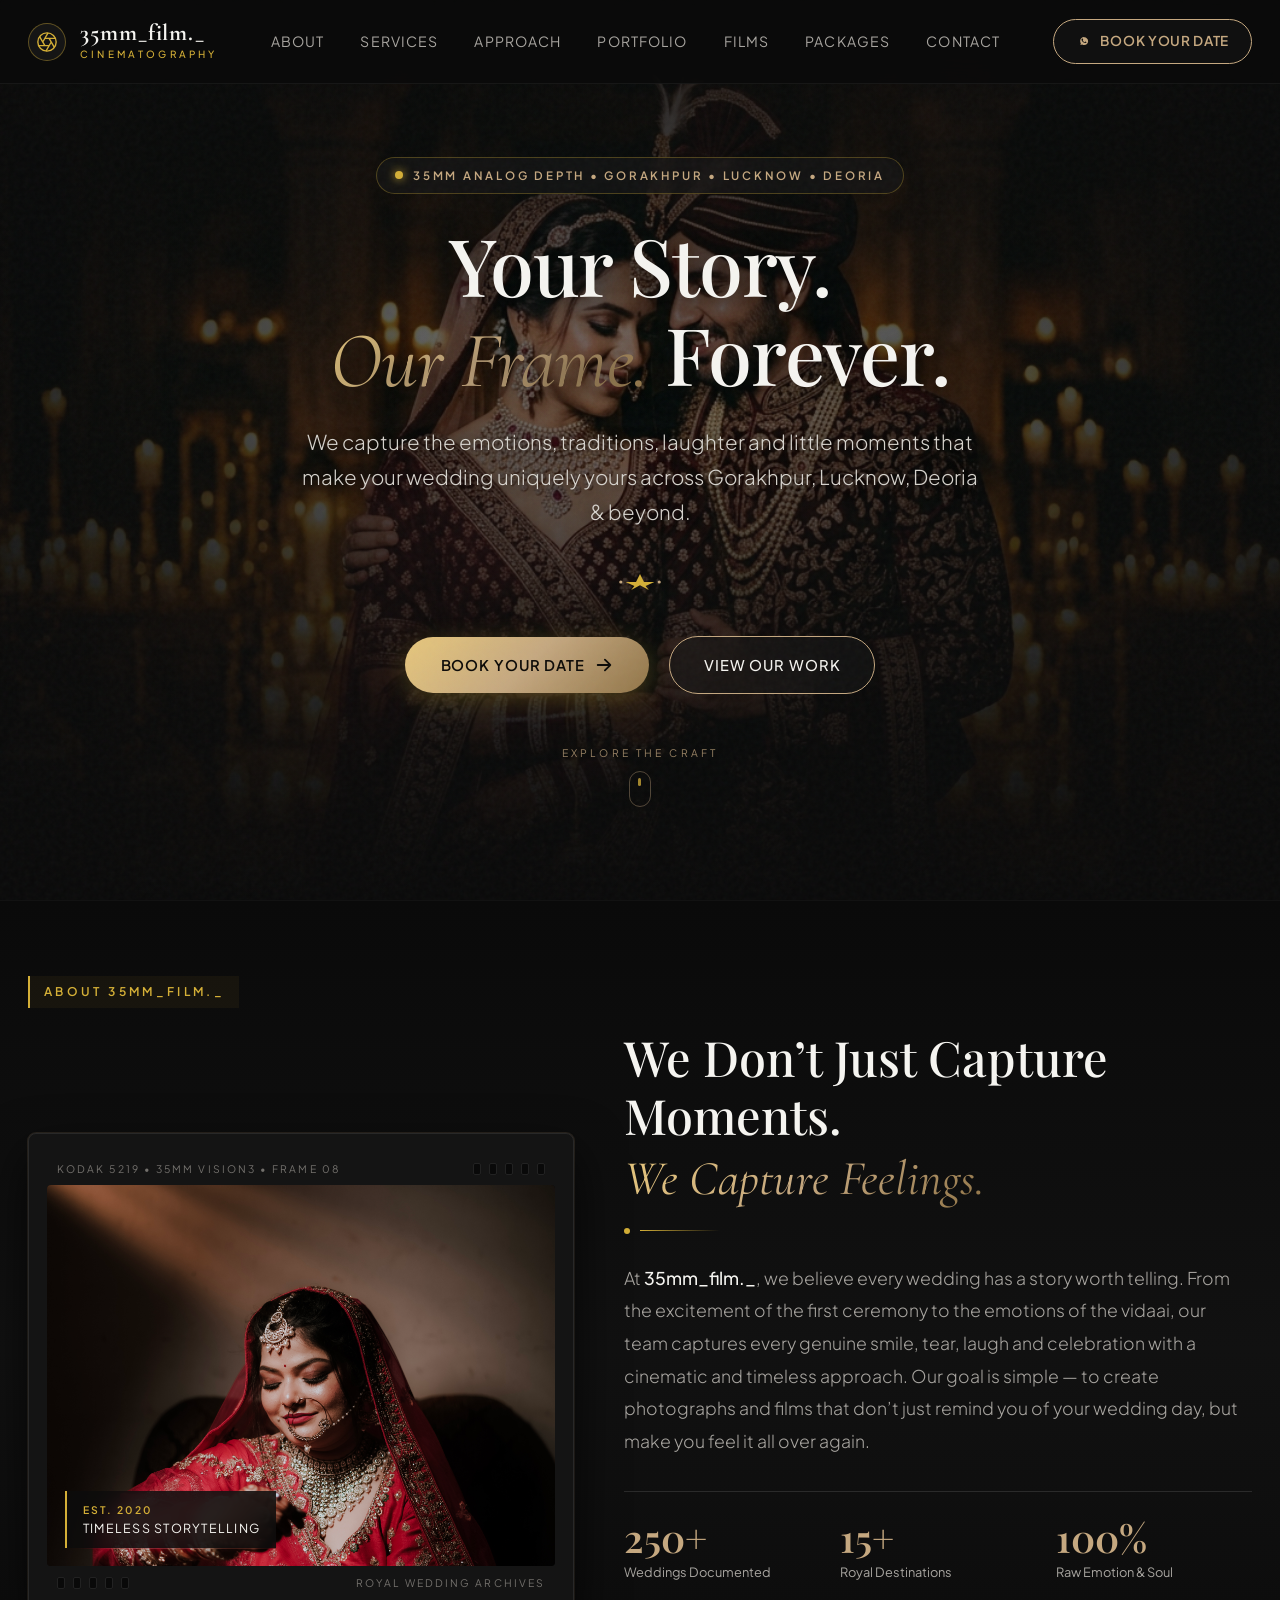
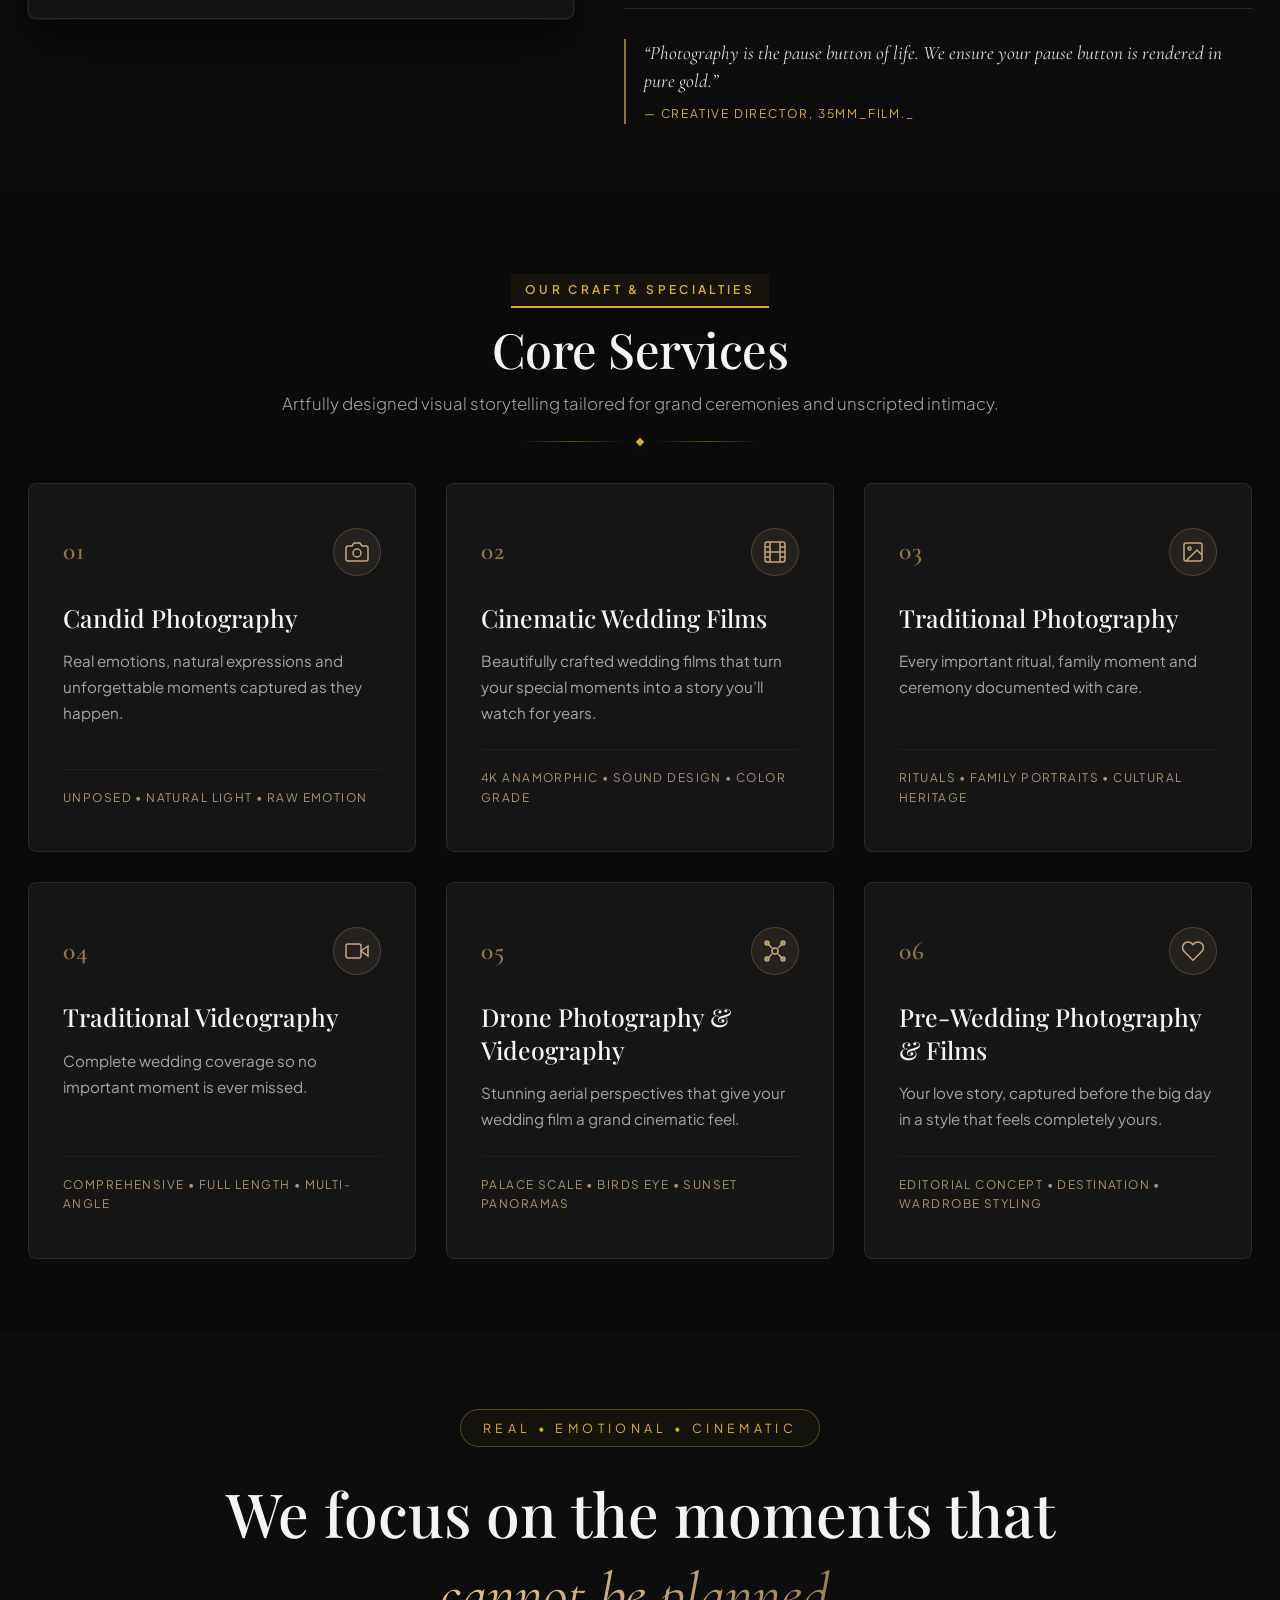
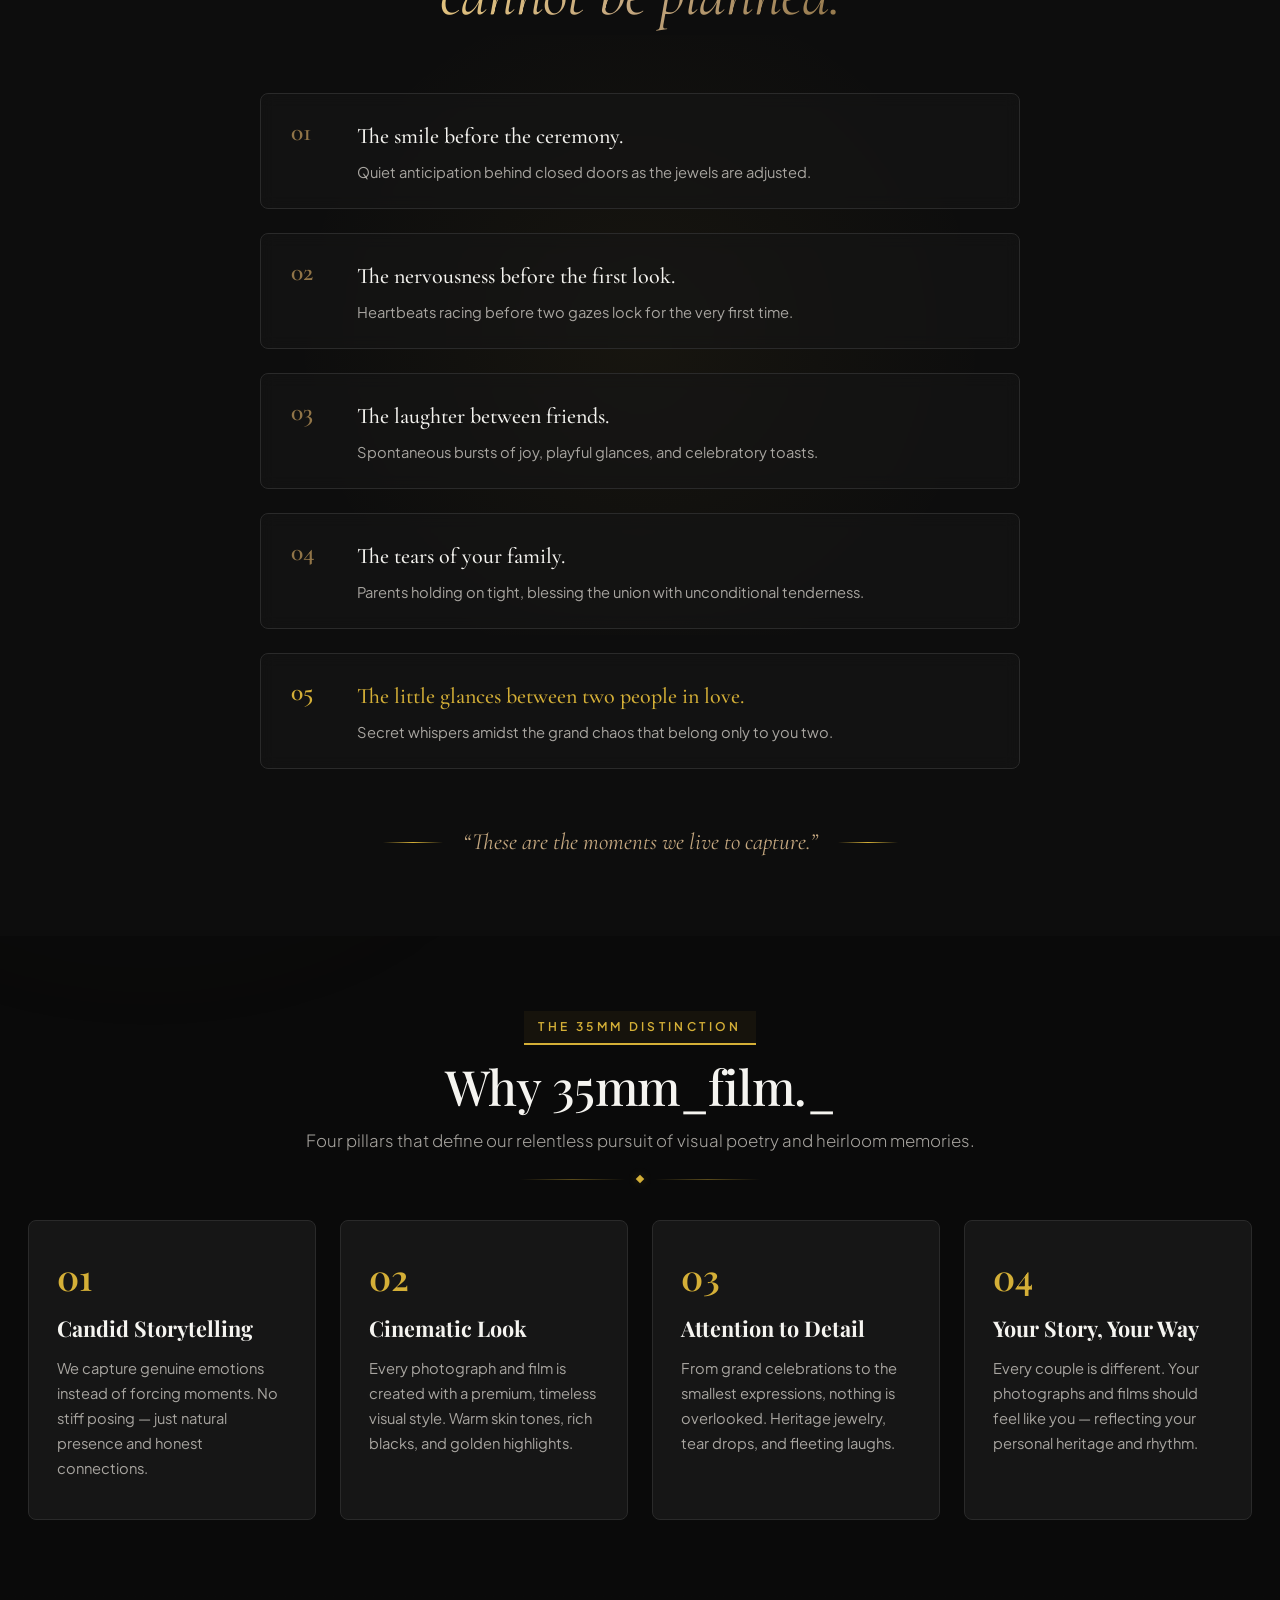
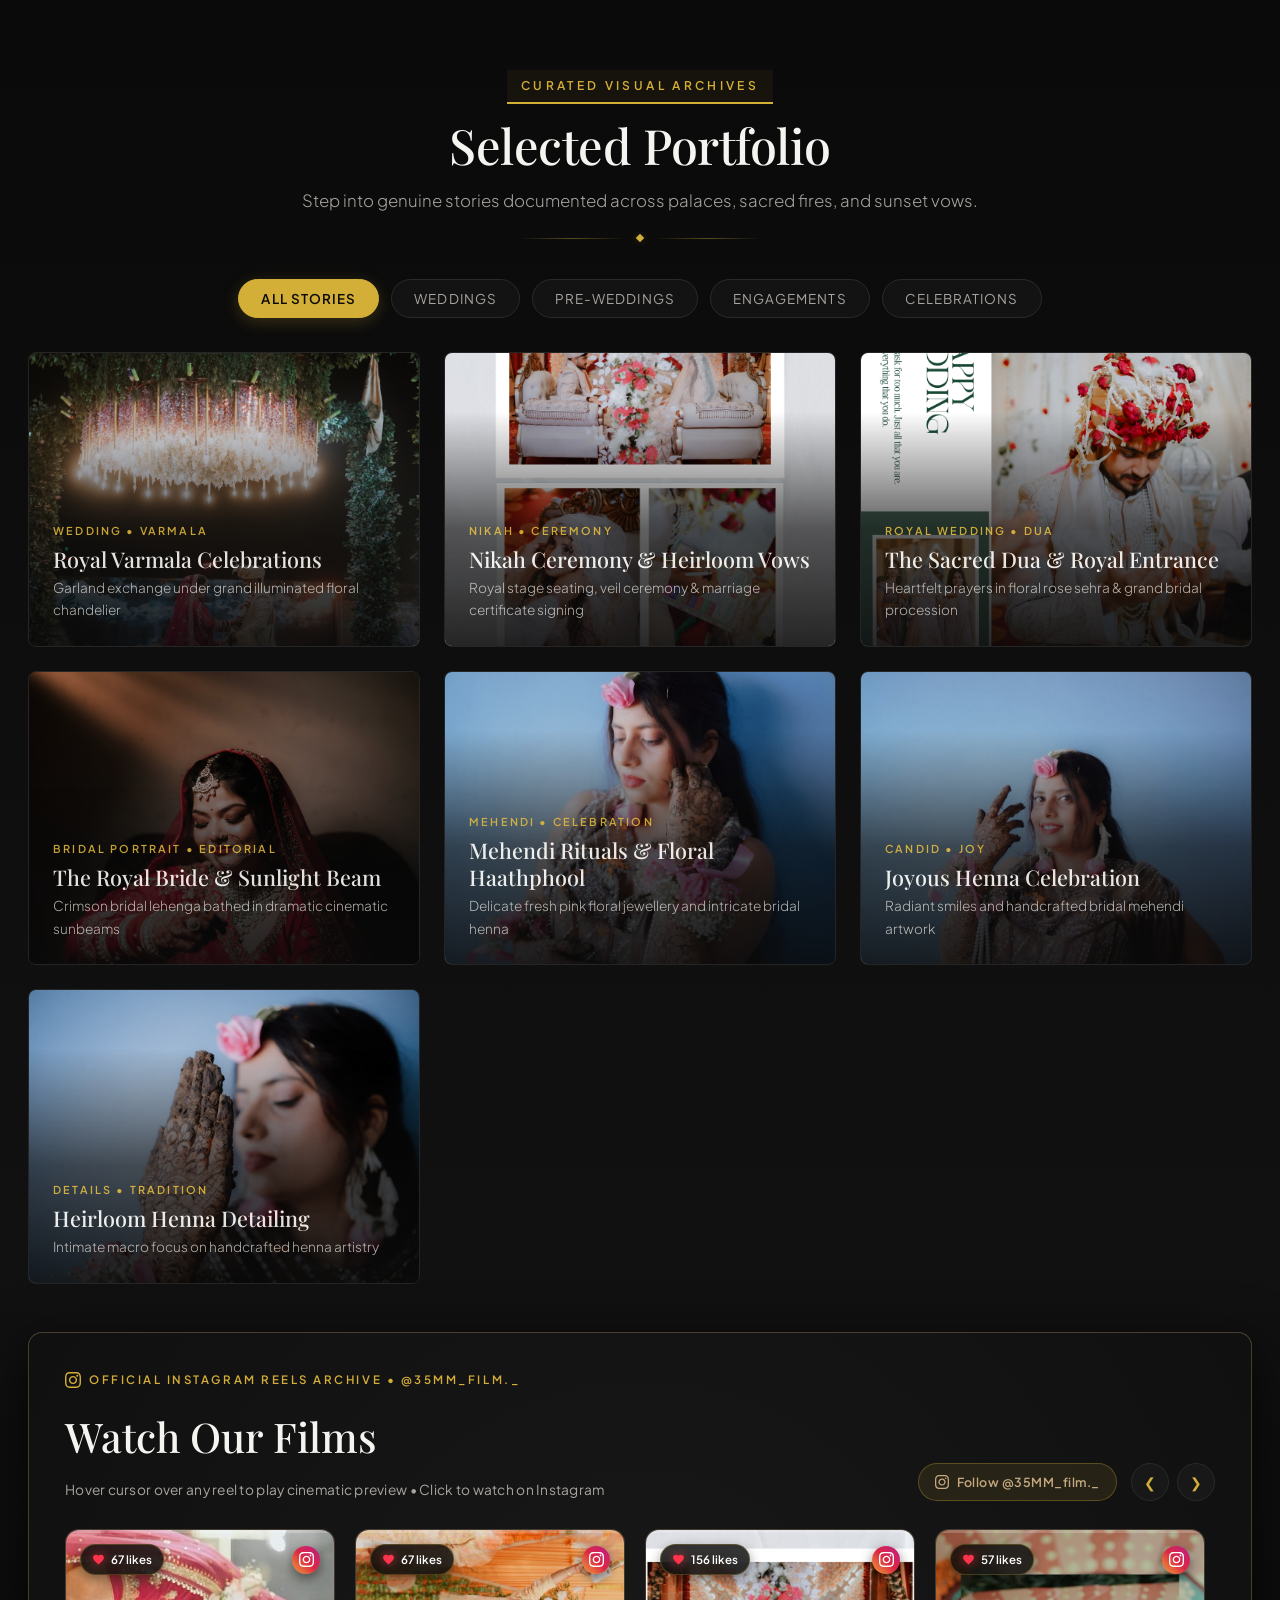
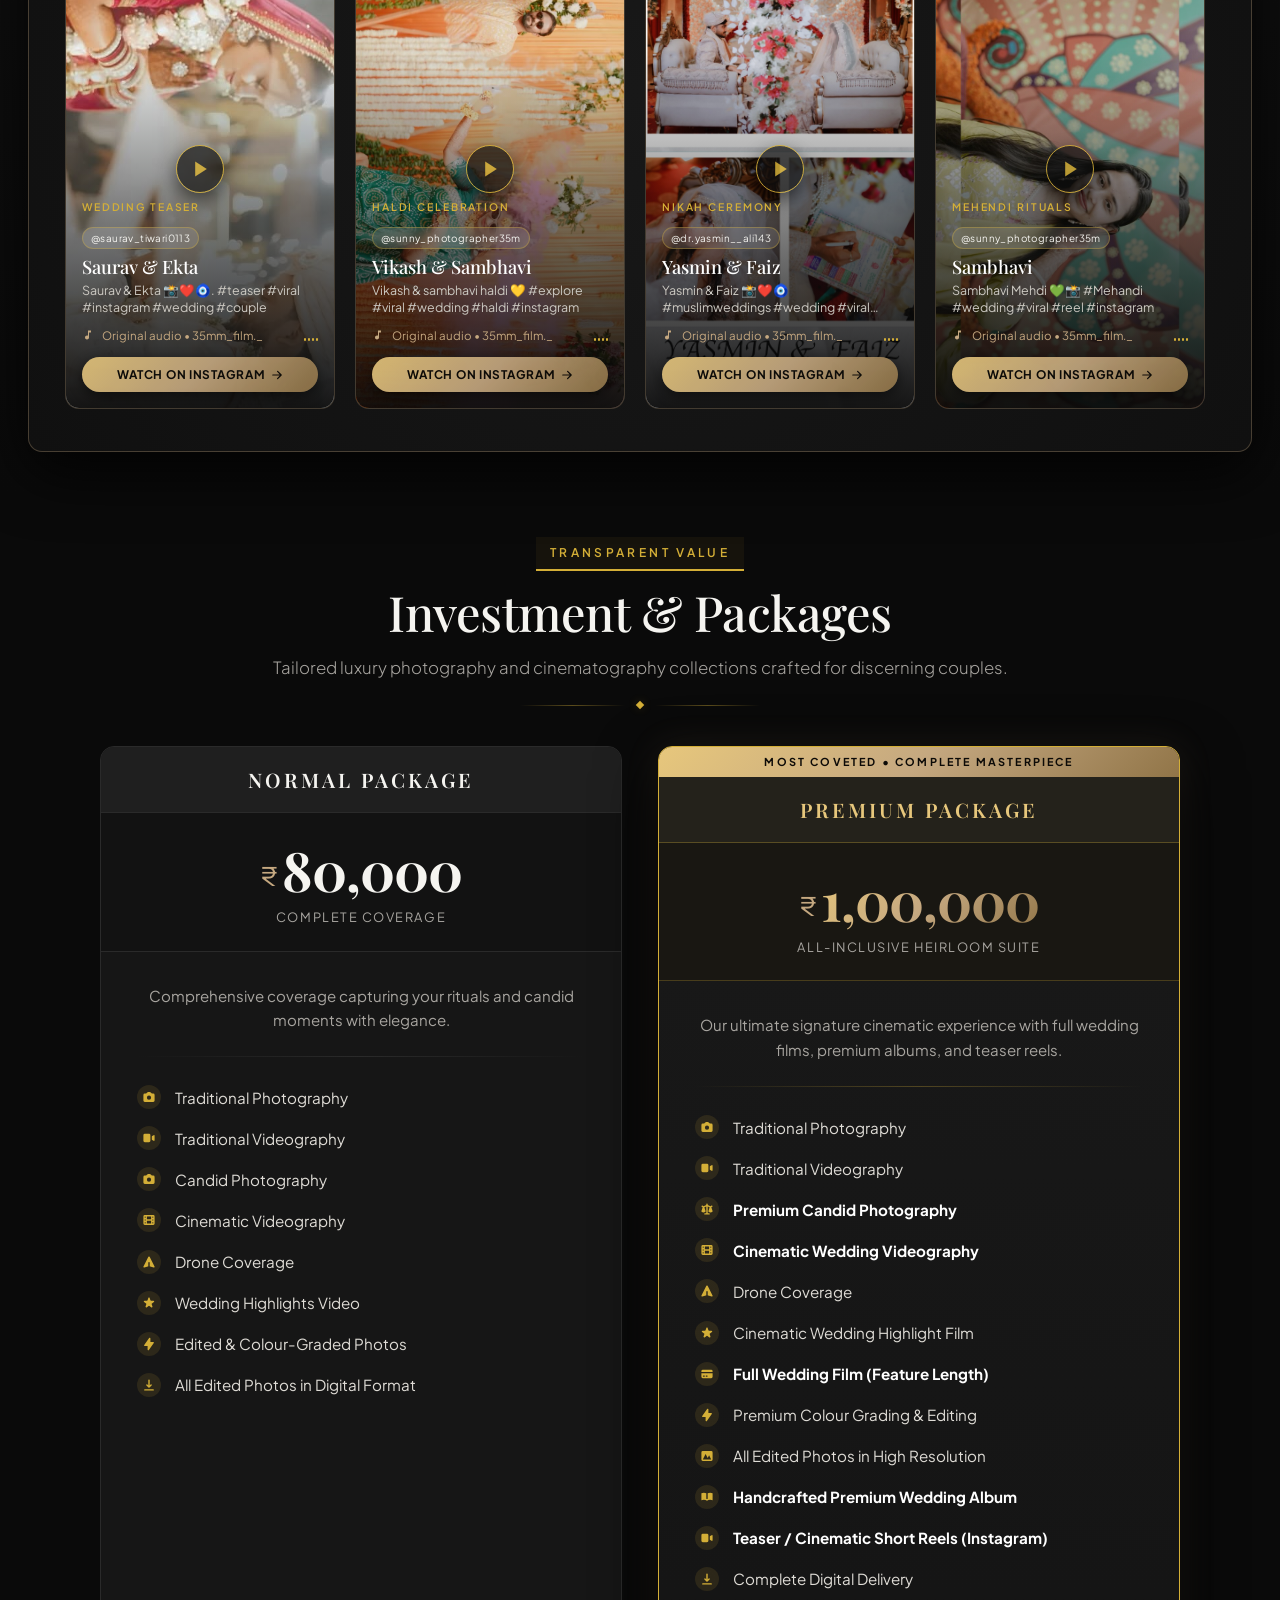
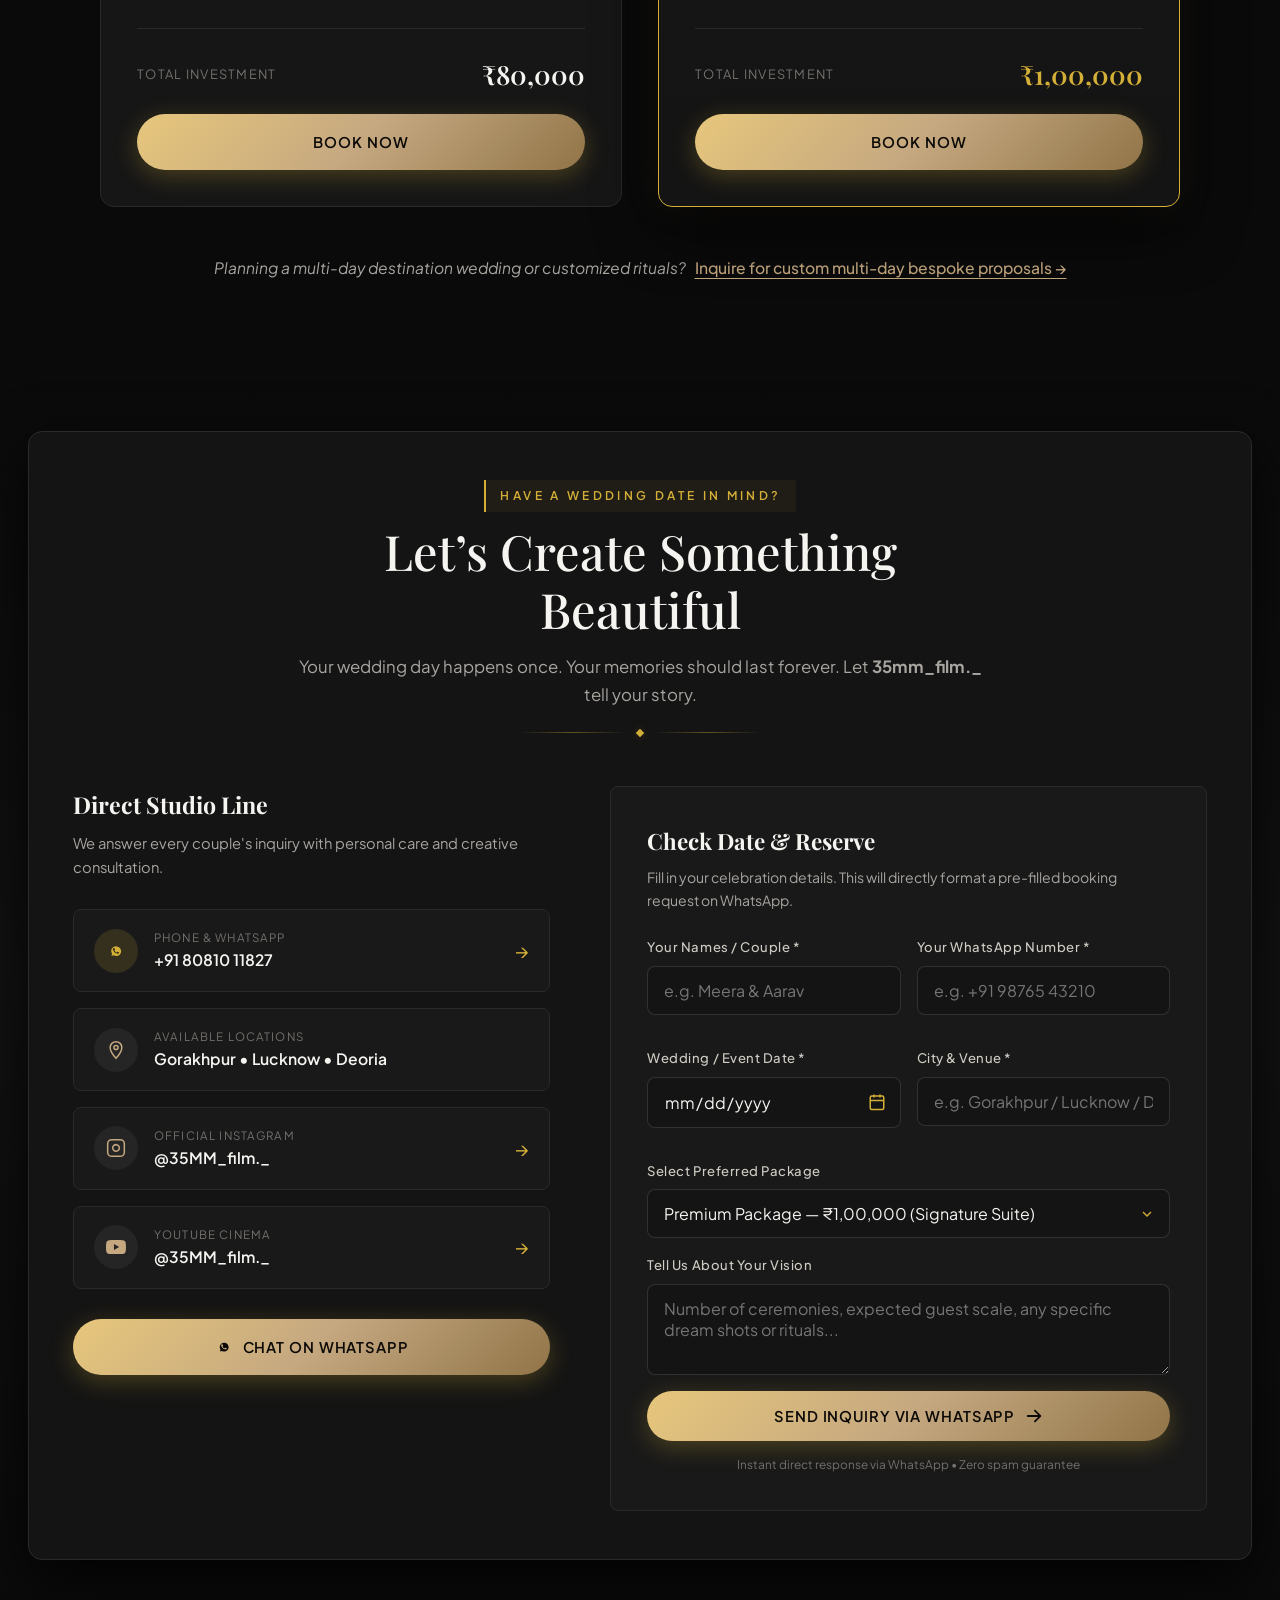
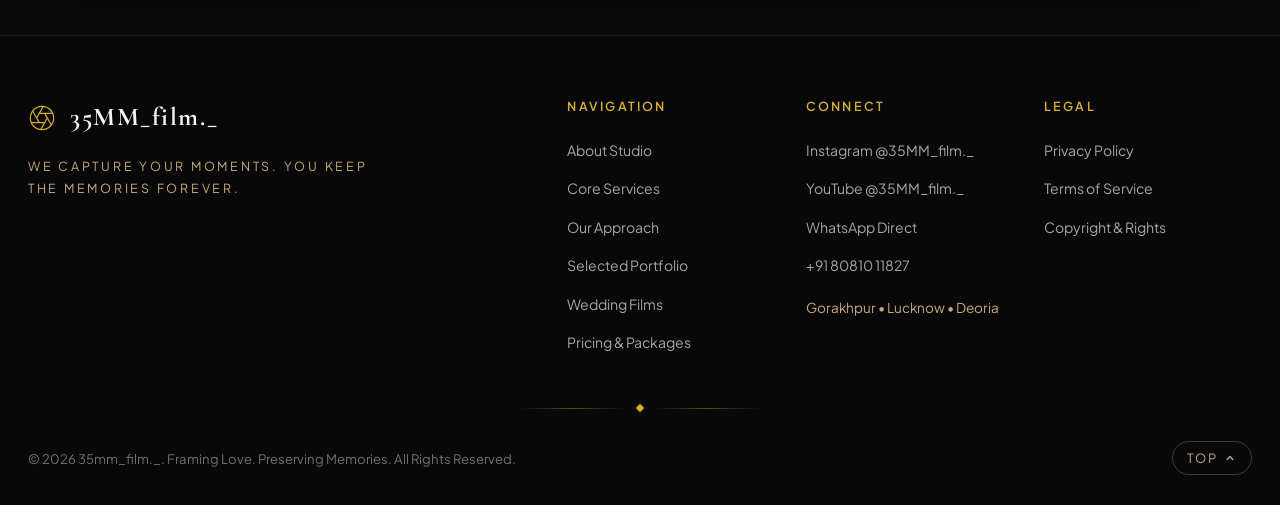
==== commit 21f50874: "fix: rename index111.html back to index.html for Vercel deployment" ====
--- a/index.html
+++ b/index.html
@@ -13,7 +13,7 @@
   <!-- Open Graph -->
   <meta property="og:title" content="35mm_film._ | Luxury Wedding Photography & Cinematography">
   <meta property="og:description"
-    content="Your Story. Our Frame. Forever. Ultra-luxury wedding films and candid photography.">
+    content="Your Story. Our Frame. Forever. Ultra-luxury wedding films and candid photography based in Gorakhpur, Lucknow & Deoria.">
   <meta property="og:image" content="assets/images/hero.jpg">
   <meta property="og:type" content="website">
 
@@ -69,7 +69,7 @@
 
       <!-- Right Header CTA & Mobile Toggle -->
       <div class="header-actions">
-        <a href="https://wa.me/919990722844?text=Hi%2035mm_film._%2C%20I%20would%20like%20to%20inquire%20about%20booking%20our%20wedding%20dates."
+        <a href="https://wa.me/918081011827?text=Hi%2035mm_film._%2C%20I%20would%20like%20to%20inquire%20about%20booking%20our%20wedding%20dates."
           target="_blank" rel="noopener noreferrer" class="btn-gold-pill" id="nav-whatsapp-cta">
           <svg class="icon-whatsapp-tiny" viewBox="0 0 24 24" fill="currentColor">
             <path
@@ -107,8 +107,9 @@
         <li><a href="#contact" class="mobile-nav-link">Contact & Booking</a></li>
       </ul>
       <div class="mobile-drawer-footer">
-        <a href="https://wa.me/919990722844" class="btn-gold-solid full-width">Chat on WhatsApp</a>
-        <p class="drawer-phone">+91 9990722844</p>
+        <a href="https://wa.me/918081011827" class="btn-gold-solid full-width">Chat on WhatsApp</a>
+        <p class="drawer-phone">+91 80810 11827</p>
+        <p class="drawer-location" style="color: var(--gold-champagne); font-size: 0.8rem; margin-top: 6px; letter-spacing: 0.5px;">Gorakhpur &bull; Lucknow &bull; Deoria</p>
       </div>
     </div>
   </header>
@@ -126,7 +127,7 @@
         <!-- Film metadata badge -->
         <div class="hero-meta-badge">
           <span class="film-indicator-dot"></span>
-          <span class="meta-label">35MM ANALOG DEPTH &bull; VINTAGE NOIR &bull; 4K CINEMATIC</span>
+          <span class="meta-label">35MM ANALOG DEPTH &bull; GORAKHPUR &bull; LUCKNOW &bull; DEORIA</span>
         </div>
 
         <h1 class="hero-headline">
@@ -135,7 +136,7 @@
         </h1>
 
         <p class="hero-subtitle">
-          We capture the emotions, traditions, laughter and little moments that make your wedding uniquely yours.
+          We capture the emotions, traditions, laughter and little moments that make your wedding uniquely yours across Gorakhpur, Lucknow, Deoria & beyond.
         </p>
 
         <!-- Ornate Gold Filigree Divider -->
@@ -151,7 +152,7 @@
 
         <!-- Dual CTAs -->
         <div class="hero-cta-group">
-          <a href="https://wa.me/919990722844?text=Hello%2035mm_film._%2C%20I%20am%20interested%20in%20checking%20availability%20for%20our%20wedding."
+          <a href="https://wa.me/918081011827?text=Hello%2035mm_film._%2C%20I%20am%20interested%20in%20checking%20availability%20for%20our%20wedding."
             target="_blank" rel="noopener noreferrer" class="btn-gold-solid" id="hero-book-btn">
             <span>Book Your Date</span>
             <svg class="btn-arrow" viewBox="0 0 20 20" fill="currentColor">
@@ -197,7 +198,7 @@
               </div>
 
               <div class="about-image-wrapper">
-                <img src="assets/images/about.jpg" alt="Emotional candid wedding moment of smiling bride and groom"
+                <img src="assets/images/ARY00782.jpg.jpeg" alt="Authentic editorial bridal portrait in royal red lehenga bathed in natural sunlight beam"
                   class="about-portrait-img">
                 <div class="about-image-badge">
                   <span class="badge-year">EST. 2020</span>
@@ -552,16 +553,16 @@
         <div class="portfolio-gallery-grid" id="portfolioGallery">
           <!-- Item 1: Royal Varmala -->
           <div class="portfolio-item-card" data-category="weddings celebrations"
-            data-title="Royal Varmala & Cold Sparklers" data-location="The Grand Palace, Udaipur"
-            data-img="assets/images/varmala.jpg">
+            data-title="Royal Varmala Celebrations" data-location="Under The Floral Chandelier"
+            data-img="assets/images/ARY01035.jpg.jpeg">
             <div class="portfolio-card-inner">
-              <img src="assets/images/varmala.jpg"
-                alt="Varmala garland exchange under golden cold sparklers and rose petals" class="portfolio-thumb"
+              <img src="assets/images/ARY01035.jpg.jpeg"
+                alt="Authentic Varmala garland ceremony beneath illuminated floral chandelier and greenery arch" class="portfolio-thumb"
                 loading="lazy">
               <div class="portfolio-overlay">
-                <span class="portfolio-tag">WEDDING &bull; UDAIPUR</span>
+                <span class="portfolio-tag">WEDDING &bull; VARMALA</span>
                 <h4 class="portfolio-item-title">Royal Varmala Celebrations</h4>
-                <p class="portfolio-item-meta">Petals of blessing amidst cold sparklers</p>
+                <p class="portfolio-item-meta">Garland exchange under grand illuminated floral chandelier</p>
                 <div class="view-zoom-icon">
                   <svg viewBox="0 0 24 24" fill="none" stroke="currentColor" stroke-width="2">
                     <circle cx="11" cy="11" r="8" />
@@ -574,17 +575,18 @@
             </div>
           </div>
 
-          <!-- Item 2: Pre-Wedding Lake Palace -->
-          <div class="portfolio-item-card" data-category="pre-weddings" data-title="Golden Hour by the Palace Waters"
-            data-location="Lake Pichola, Rajasthan" data-img="assets/images/prewedding.jpg">
+          <!-- Item 2: Yasmin & Faiz Nikah Story -->
+          <div class="portfolio-item-card" data-category="weddings celebrations"
+            data-title="Nikah Ceremony & Heirloom Vows" data-location="Yasmin & Faiz Wedding Story"
+            data-img="assets/images/IMG_0397.JPG.jpeg">
             <div class="portfolio-card-inner">
-              <img src="assets/images/prewedding.jpg"
-                alt="Pre-wedding couple at sunset terrace overlooking Udaipur lake" class="portfolio-thumb"
+              <img src="assets/images/IMG_0397.JPG.jpeg"
+                alt="Yasmin and Faiz authentic Nikah ceremony story collage and marriage certificate signing" class="portfolio-thumb"
                 loading="lazy">
               <div class="portfolio-overlay">
-                <span class="portfolio-tag">PRE-WEDDING &bull; SUNSET</span>
-                <h4 class="portfolio-item-title">Palace Terrace Silhouette</h4>
-                <p class="portfolio-item-meta">Emerald couture & golden hour reflection</p>
+                <span class="portfolio-tag">NIKAH &bull; CEREMONY</span>
+                <h4 class="portfolio-item-title">Nikah Ceremony & Heirloom Vows</h4>
+                <p class="portfolio-item-meta">Royal stage seating, veil ceremony & marriage certificate signing</p>
                 <div class="view-zoom-icon">
                   <svg viewBox="0 0 24 24" fill="none" stroke="currentColor" stroke-width="2">
                     <circle cx="11" cy="11" r="8" />
@@ -597,16 +599,18 @@
             </div>
           </div>
 
-          <!-- Item 3: Intimate Couple Portrait -->
-          <div class="portfolio-item-card" data-category="weddings" data-title="Candlelight Velvet Romance"
-            data-location="Fort Heritage, Jaipur" data-img="assets/images/hero.jpg">
+          <!-- Item 3: Yasmin & Faiz Sacred Dua -->
+          <div class="portfolio-item-card" data-category="weddings celebrations"
+            data-title="The Sacred Dua & Royal Entrance" data-location="Yasmin & Faiz Ceremony"
+            data-img="assets/images/IMG_0398.JPG.jpeg">
             <div class="portfolio-card-inner">
-              <img src="assets/images/hero.jpg" alt="Couple in velvet maroon and gold standing amidst candlelight"
-                class="portfolio-thumb" loading="lazy">
+              <img src="assets/images/IMG_0398.JPG.jpeg"
+                alt="Groom in floral rose sehra offering heartfelt prayer alongside bride's royal entrance" class="portfolio-thumb"
+                loading="lazy">
               <div class="portfolio-overlay">
-                <span class="portfolio-tag">ROYAL PORTRAIT &bull; JAIPUR</span>
-                <h4 class="portfolio-item-title">Maroon Velvet & Warm Candlelight</h4>
-                <p class="portfolio-item-meta">Regal poise and quiet intimacy</p>
+                <span class="portfolio-tag">ROYAL WEDDING &bull; DUA</span>
+                <h4 class="portfolio-item-title">The Sacred Dua & Royal Entrance</h4>
+                <p class="portfolio-item-meta">Heartfelt prayers in floral rose sehra & grand bridal procession</p>
                 <div class="view-zoom-icon">
                   <svg viewBox="0 0 24 24" fill="none" stroke="currentColor" stroke-width="2">
                     <circle cx="11" cy="11" r="8" />
@@ -619,17 +623,18 @@
             </div>
           </div>
 
-          <!-- Item 4: Candid Emotion & Tears -->
-          <div class="portfolio-item-card" data-category="weddings celebrations"
-            data-title="The Joyful Tear of Blessing" data-location="Heritage Cathedral, Goa"
-            data-img="assets/images/candid.jpg">
+          <!-- Item 4: Royal Bride Sunlight Beam -->
+          <div class="portfolio-item-card" data-category="weddings pre-weddings"
+            data-title="The Royal Bride & Sunlight Beam" data-location="Editorial Bridal Archive"
+            data-img="assets/images/ARY00782.jpg.jpeg">
             <div class="portfolio-card-inner">
-              <img src="assets/images/candid.jpg" alt="Bride with delicate lace veil wiping away an emotional tear"
-                class="portfolio-thumb" loading="lazy">
+              <img src="assets/images/ARY00782.jpg.jpeg"
+                alt="Royal Indian bride in crimson lehenga with golden sunbeam and traditional kalire" class="portfolio-thumb"
+                loading="lazy">
               <div class="portfolio-overlay">
-                <span class="portfolio-tag">CANDID &bull; EMOTION</span>
-                <h4 class="portfolio-item-title">The Tear of Blessing</h4>
-                <p class="portfolio-item-meta">Authentic unscripted prayer</p>
+                <span class="portfolio-tag">BRIDAL PORTRAIT &bull; EDITORIAL</span>
+                <h4 class="portfolio-item-title">The Royal Bride & Sunlight Beam</h4>
+                <p class="portfolio-item-meta">Crimson bridal lehenga bathed in dramatic cinematic sunbeams</p>
                 <div class="view-zoom-icon">
                   <svg viewBox="0 0 24 24" fill="none" stroke="currentColor" stroke-width="2">
                     <circle cx="11" cy="11" r="8" />
@@ -642,17 +647,18 @@
             </div>
           </div>
 
-          <!-- Item 5: Ring Exchange -->
-          <div class="portfolio-item-card" data-category="engagements" data-title="The Vow of Solitaire"
-            data-location="Taj Mahal Palace, Mumbai" data-img="assets/images/engagement.jpg">
+          <!-- Item 5: Sambhavi Mehendi & Floral Haathphool -->
+          <div class="portfolio-item-card" data-category="engagements celebrations pre-weddings"
+            data-title="Mehendi Rituals & Floral Haathphool" data-location="Sambhavi's Celebration"
+            data-img="assets/images/WhatsApp Image 2026-09-12 at 10.30.49 PM.jpeg">
             <div class="portfolio-card-inner">
-              <img src="assets/images/engagement.jpg"
-                alt="Close-up of couple exchanging ring with henna hands and warm candles" class="portfolio-thumb"
+              <img src="assets/images/WhatsApp Image 2026-09-12 at 10.30.49 PM.jpeg"
+                alt="Bride Sambhavi adorned with handcrafted fresh floral haathphool jewelry and intricate henna" class="portfolio-thumb"
                 loading="lazy">
               <div class="portfolio-overlay">
-                <span class="portfolio-tag">ENGAGEMENT &bull; DETAILS</span>
-                <h4 class="portfolio-item-title">The Vow of Solitaire</h4>
-                <p class="portfolio-item-meta">Heirloom henna & candlelit devotion</p>
+                <span class="portfolio-tag">MEHENDI &bull; CELEBRATION</span>
+                <h4 class="portfolio-item-title">Mehendi Rituals & Floral Haathphool</h4>
+                <p class="portfolio-item-meta">Delicate fresh pink floral jewellery and intricate bridal henna</p>
                 <div class="view-zoom-icon">
                   <svg viewBox="0 0 24 24" fill="none" stroke="currentColor" stroke-width="2">
                     <circle cx="11" cy="11" r="8" />
@@ -665,18 +671,42 @@
             </div>
           </div>
 
-          <!-- Item 6: Aerial Fireworks Extravaganza -->
-          <div class="portfolio-item-card" data-category="celebrations weddings"
-            data-title="Lake Palace Illumination & Fireworks" data-location="Jagmandir Island, Udaipur"
-            data-img="assets/images/drone.jpg">
+          <!-- Item 6: Joyous Henna Celebration -->
+          <div class="portfolio-item-card" data-category="celebrations engagements"
+            data-title="Joyous Henna Celebration" data-location="Mehendi Festivities"
+            data-img="assets/images/WhatsApp Image 2026-09-12 at 10.30.50 PM (1).jpeg">
             <div class="portfolio-card-inner">
-              <img src="assets/images/drone.jpg"
-                alt="Aerial drone view of lakeside illuminated palace with fireworks reflection" class="portfolio-thumb"
+              <img src="assets/images/WhatsApp Image 2026-09-12 at 10.30.50 PM (1).jpeg"
+                alt="Bride Sambhavi smiling radiantly and displaying intricate bridal mehendi artwork" class="portfolio-thumb"
                 loading="lazy">
               <div class="portfolio-overlay">
-                <span class="portfolio-tag">DRONE &bull; AERIAL SPECTACLE</span>
-                <h4 class="portfolio-item-title">Lake Palace Fireworks Vistas</h4>
-                <p class="portfolio-item-meta">Grand royal scale and shimmering waters</p>
+                <span class="portfolio-tag">CANDID &bull; JOY</span>
+                <h4 class="portfolio-item-title">Joyous Henna Celebration</h4>
+                <p class="portfolio-item-meta">Radiant smiles and handcrafted bridal mehendi artwork</p>
+                <div class="view-zoom-icon">
+                  <svg viewBox="0 0 24 24" fill="none" stroke="currentColor" stroke-width="2">
+                    <circle cx="11" cy="11" r="8" />
+                    <line x1="21" y1="21" x2="16.65" y2="16.65" />
+                    <line x1="11" y1="8" x2="11" y2="14" />
+                    <line x1="8" y1="11" x2="14" y2="11" />
+                  </svg>
+                </div>
+              </div>
+            </div>
+          </div>
+
+          <!-- Item 7: Heirloom Henna Detailing -->
+          <div class="portfolio-item-card" data-category="engagements celebrations pre-weddings"
+            data-title="Heirloom Henna Detailing" data-location="Bridal Details Archive"
+            data-img="assets/images/WhatsApp Image 2026-09-12 at 10.30.50 PM.jpeg">
+            <div class="portfolio-card-inner">
+              <img src="assets/images/WhatsApp Image 2026-09-12 at 10.30.50 PM.jpeg"
+                alt="Macro close-up detail shot of delicate handcrafted bridal henna patterns" class="portfolio-thumb"
+                loading="lazy">
+              <div class="portfolio-overlay">
+                <span class="portfolio-tag">DETAILS &bull; TRADITION</span>
+                <h4 class="portfolio-item-title">Heirloom Henna Detailing</h4>
+                <p class="portfolio-item-meta">Intimate macro focus on handcrafted henna artistry</p>
                 <div class="view-zoom-icon">
                   <svg viewBox="0 0 24 24" fill="none" stroke="currentColor" stroke-width="2">
                     <circle cx="11" cy="11" r="8" />
@@ -872,7 +902,7 @@
                   <span class="bottom-label">Total Investment</span>
                   <span class="bottom-amount">₹80,000</span>
                 </div>
-                <a href="https://wa.me/919990722844?text=Hi%2035mm_film._%2C%20I%20would%20like%20to%20book%20the%20Normal%20Package%20(%E2%82%B980%2C000)%20for%20our%20wedding."
+                <a href="https://wa.me/918081011827?text=Hi%2035mm_film._%2C%20I%20would%20like%20to%20book%20the%20Normal%20Package%20(%E2%82%B980%2C000)%20for%20our%20wedding."
                   target="_blank" rel="noopener noreferrer" class="btn-gold-solid full-width" id="book-normal-pkg">
                   <span>Book Now</span>
                 </a>
@@ -1042,7 +1072,7 @@
                   <span class="bottom-label">Total Investment</span>
                   <span class="bottom-amount gold-text">₹1,00,000</span>
                 </div>
-                <a href="https://wa.me/919990722844?text=Hi%2035mm_film._%2C%20I%20would%20like%20to%20book%20the%20PREMIUM%20PACKAGE%20(%E2%82%B91%2C00%2C000)%20for%20our%20wedding."
+                <a href="https://wa.me/918081011827?text=Hi%2035mm_film._%2C%20I%20would%20like%20to%20book%20the%20PREMIUM%20PACKAGE%20(%E2%82%B91%2C00%2C000)%20for%20our%20wedding."
                   target="_blank" rel="noopener noreferrer" class="btn-gold-solid full-width" id="book-premium-pkg">
                   <span>Book Now</span>
                 </a>
@@ -1088,7 +1118,7 @@
 
               <div class="contact-methods-stack">
                 <!-- WhatsApp Card -->
-                <a href="https://wa.me/919990722844" target="_blank" rel="noopener noreferrer"
+                <a href="https://wa.me/918081011827" target="_blank" rel="noopener noreferrer"
                   class="contact-method-card">
                   <div class="method-icon-box gold-glow">
                     <svg viewBox="0 0 24 24" fill="currentColor">
@@ -1098,10 +1128,24 @@
                   </div>
                   <div class="method-details">
                     <span class="method-label">Phone &amp; WhatsApp</span>
-                    <span class="method-value">+91 9990722844</span>
+                    <span class="method-value">+91 80810 11827</span>
                   </div>
                   <span class="method-action-arrow">&rarr;</span>
                 </a>
+
+                <!-- Location Card -->
+                <div class="contact-method-card">
+                  <div class="method-icon-box">
+                    <svg viewBox="0 0 24 24" fill="none" stroke="currentColor" stroke-width="1.8">
+                      <path d="M12 2C8.13 2 5 5.13 5 9c0 5.25 7 13 7 13s7-7.75 7-13c0-3.87-3.13-7-7-7z" />
+                      <circle cx="12" cy="9" r="2.5" />
+                    </svg>
+                  </div>
+                  <div class="method-details">
+                    <span class="method-label">Available Locations</span>
+                    <span class="method-value">Gorakhpur &bull; Lucknow &bull; Deoria</span>
+                  </div>
+                </div>
 
                 <!-- Instagram Card -->
                 <a href="https://instagram.com/35MM_film._" target="_blank" rel="noopener noreferrer"
@@ -1139,7 +1183,7 @@
 
               <!-- Direct WhatsApp CTA Button -->
               <div class="direct-chat-button-wrap">
-                <a href="https://wa.me/919990722844?text=Hi%2035mm_film._%2C%20I'd%20like%20to%20connect%20with%20you%20regarding%20our%20wedding."
+                <a href="https://wa.me/918081011827?text=Hi%2035mm_film._%2C%20I'd%20like%20to%20connect%20with%20you%20regarding%20our%20wedding."
                   target="_blank" rel="noopener noreferrer" class="btn-gold-solid full-width">
                   <svg class="icon-btn" viewBox="0 0 24 24" fill="currentColor">
                     <path
@@ -1179,7 +1223,7 @@
                   <div class="form-group">
                     <label for="weddingLocation">City &amp; Venue *</label>
                     <input type="text" id="weddingLocation" name="weddingLocation"
-                      placeholder="e.g. Udaipur / Jaipur / Delhi" required>
+                      placeholder="e.g. Gorakhpur / Lucknow / Deoria" required>
                   </div>
                 </div>
 
@@ -1257,9 +1301,10 @@
                   @35MM_film._</a></li>
               <li><a href="https://youtube.com/@35MM_film._" target="_blank" rel="noopener noreferrer">YouTube
                   @35MM_film._</a></li>
-              <li><a href="https://wa.me/919990722844" target="_blank" rel="noopener noreferrer">WhatsApp Direct</a>
+              <li><a href="https://wa.me/918081011827" target="_blank" rel="noopener noreferrer">WhatsApp Direct</a>
               </li>
-              <li><a href="tel:+919990722844">+91 9990722844</a></li>
+              <li><a href="tel:+918081011827">+91 80810 11827</a></li>
+              <li style="color: var(--gold-champagne); font-size: 0.85rem; margin-top: 6px;">Gorakhpur &bull; Lucknow &bull; Deoria</li>
             </ul>
           </div>
 
--- a/styles.css
+++ b/styles.css
@@ -71,6 +71,8 @@
   color: var(--text-ivory);
   text-rendering: optimizeLegibility;
   -webkit-font-smoothing: antialiased;
+  overflow-x: hidden;
+  max-width: 100%;
 }
 
 body.film-dark-theme {
@@ -79,6 +81,8 @@
   color: var(--text-ivory);
   line-height: 1.65;
   overflow-x: hidden;
+  max-width: 100%;
+  width: 100%;
   position: relative;
 }
 
@@ -116,8 +120,8 @@
   position: fixed;
   top: 0;
   left: 0;
-  width: 100vw;
-  height: 100vh;
+  width: 100%;
+  height: 100%;
   pointer-events: none;
   z-index: 999;
   opacity: 0.035;
@@ -2374,13 +2378,50 @@
 .form-group input,
 .form-group select,
 .form-group textarea {
-  background: #111111;
-  border: 1px solid #2e2e2e;
+  background: #141414;
+  border: 1px solid rgba(255, 255, 255, 0.12);
   color: var(--text-ivory);
   padding: 13px 16px;
-  border-radius: 6px;
-  font-size: 0.92rem;
+  border-radius: 8px;
+  font-size: 16px; /* 16px prevents iOS/Android Chrome auto-zoom */
+  width: 100%;
+  box-sizing: border-box;
+  color-scheme: dark;
   transition: border-color var(--transition-fast), box-shadow var(--transition-fast);
+}
+
+.form-group input[type="date"] {
+  min-height: 48px;
+  color-scheme: dark;
+  -webkit-appearance: none;
+  appearance: none;
+  background-image: url("data:image/svg+xml,%3Csvg xmlns='http://www.w3.org/2000/svg' width='18' height='18' viewBox='0 0 24 24' fill='none' stroke='%23d4af37' stroke-width='2'%3E%3Crect x='3' y='4' width='18' height='18' rx='2' ry='2'%3E%3C/rect%3E%3Cline x1='16' y1='2' x2='16' y2='6'%3E%3C/line%3E%3Cline x1='8' y1='2' x2='8' y2='6'%3E%3C/line%3E%3Cline x1='3' y1='10' x2='21' y2='10'%3E%3C/line%3E%3C/svg%3E");
+  background-repeat: no-repeat;
+  background-position: right 14px center;
+  background-size: 18px;
+  padding-right: 44px;
+}
+
+.form-group input[type="date"]::-webkit-calendar-picker-indicator {
+  opacity: 0;
+  width: 100%;
+  height: 100%;
+  position: absolute;
+  top: 0;
+  left: 0;
+  cursor: pointer;
+}
+
+.form-group select {
+  min-height: 48px;
+  color-scheme: dark;
+  -webkit-appearance: none;
+  appearance: none;
+  background-image: url("data:image/svg+xml,%3Csvg xmlns='http://www.w3.org/2000/svg' width='16' height='16' viewBox='0 0 24 24' fill='none' stroke='%23d4af37' stroke-width='2'%3E%3Cpolyline points='6 9 12 15 18 9'%3E%3C/polyline%3E%3C/svg%3E");
+  background-repeat: no-repeat;
+  background-position: right 14px center;
+  background-size: 16px;
+  padding-right: 40px;
 }
 
 .form-group input:focus,
@@ -2928,57 +2969,117 @@
   }
 }
 
-/* Specific Mobile 390px Polish (iPhone 14/15/16 standard viewport) */
-@media (max-width: 576px) {
+/* ==========================================================================
+   MOBILE & TABLET RESPONSIVE SYSTEM (Mobile-First Polish - Max 768px)
+   ========================================================================== */
+@media (max-width: 768px) {
   :root {
-    --header-height: 72px;
+    --header-height: 68px;
   }
 
   .container {
-    padding: 0 18px;
-  }
-
+    padding: 0 16px;
+    max-width: 100%;
+  }
+
+  /* Header */
   .luxury-header {
     height: var(--header-height);
   }
 
+  .brand-badge {
+    width: 32px;
+    height: 32px;
+  }
+
   .brand-name {
-    font-size: 1.25rem;
+    font-size: 1.18rem;
+    letter-spacing: 0.1em;
+  }
+
+  .brand-sub {
+    font-size: 0.58rem;
+    letter-spacing: 0.22em;
+  }
+
+  #nav-whatsapp-cta {
+    width: 38px;
+    height: 38px;
+    padding: 0;
+    border-radius: 50%;
+    display: flex;
+    align-items: center;
+    justify-content: center;
+    border-color: rgba(212, 175, 55, 0.4);
   }
 
   #nav-whatsapp-cta span {
     display: none;
   }
 
-  #nav-whatsapp-cta {
-    padding: 8px 12px;
-  }
-
+  #nav-whatsapp-cta svg {
+    margin: 0;
+    width: 18px;
+    height: 18px;
+  }
+
+  .mobile-menu-btn {
+    display: flex;
+    width: 38px;
+    height: 38px;
+  }
+
+  /* Hero Section: Tightly composed, eliminates vast empty scrolling */
   .hero-section {
-    padding-top: calc(var(--header-height) + 20px);
-    padding-bottom: 40px;
+    min-height: auto;
+    padding-top: calc(var(--header-height) + 24px);
+    padding-bottom: 36px;
+  }
+
+  .hero-meta-badge {
+    padding: 6px 14px;
+    margin-bottom: 16px;
+  }
+
+  .meta-label {
+    font-size: 0.65rem;
+    letter-spacing: 0.16em;
   }
 
   .hero-headline {
-    font-size: 2.3rem;
+    font-size: clamp(2rem, 8.5vw, 2.75rem);
+    line-height: 1.15;
+    margin-bottom: 14px;
   }
 
   .hero-subtitle {
-    font-size: 0.98rem;
+    font-size: 0.95rem;
+    line-height: 1.6;
+    margin-bottom: 18px;
+    padding: 0 8px;
   }
 
   .hero-cta-group {
     flex-direction: column;
     width: 100%;
-  }
-
-  .btn-gold-solid,
-  .btn-ghost-gold {
+    gap: 12px;
+    margin-top: 10px;
+  }
+
+  .hero-cta-group .btn-gold-solid,
+  .hero-cta-group .btn-ghost-gold {
     width: 100%;
-    padding: 14px 20px;
+    max-width: 320px;
+    padding: 13px 20px;
     font-size: 0.86rem;
-  }
-
+    justify-content: center;
+  }
+
+  .hero-scroll-cue {
+    margin-top: 24px;
+  }
+
+  /* Section Spacings */
   .section-about,
   .section-services,
   .section-approach,
@@ -2988,30 +3089,85 @@
   }
 
   .section-portfolio {
-    padding: 48px 0 26px 0;
+    padding: 48px 0 24px 0;
   }
 
   .section-packages {
-    padding: 26px 0 48px 0;
+    padding: 24px 0 48px 0;
   }
 
   .section-header-center {
-    margin-bottom: 28px;
+    margin: 0 auto 28px auto;
+  }
+
+  .section-title {
+    font-size: clamp(1.85rem, 6.5vw, 2.4rem);
+    margin-bottom: 10px;
+  }
+
+  .section-desc {
+    font-size: 0.92rem;
+    line-height: 1.6;
+    padding: 0 4px;
+  }
+
+  /* About Section */
+  .about-editorial-grid {
+    grid-template-columns: 1fr;
+    gap: 30px;
   }
 
   .about-stats-grid {
     grid-template-columns: 1fr;
-    gap: 16px;
-  }
-
+    gap: 12px;
+  }
+
+  .stat-card {
+    padding: 18px 16px;
+  }
+
+  .stat-number {
+    font-size: 2rem;
+  }
+
+  /* Services Grid */
   .services-grid {
     grid-template-columns: 1fr;
-    gap: 20px;
-  }
-
+    gap: 16px;
+  }
+
+  .service-card {
+    padding: 24px 20px;
+  }
+
+  /* Approach Section */
+  .approach-steps-container {
+    gap: 18px;
+  }
+
+  .approach-card {
+    padding: 24px 20px;
+  }
+
+  /* Why Us Cards */
   .why-cards-grid {
     grid-template-columns: 1fr;
-    gap: 16px;
+    gap: 14px;
+  }
+
+  .why-card {
+    padding: 24px 20px;
+  }
+
+  /* Portfolio Section */
+  .portfolio-filter-tabs {
+    gap: 8px;
+    margin-bottom: 24px;
+  }
+
+  .filter-tab {
+    padding: 7px 14px;
+    font-size: 0.76rem;
   }
 
   .portfolio-gallery-grid {
@@ -3020,20 +3176,124 @@
     margin-bottom: 28px;
   }
 
+  /* Films & Reels Showcase */
+  .films-showcase-box {
+    padding: 22px 14px 18px 14px;
+    border-radius: 14px;
+  }
+
+  .insta-reels-header {
+    flex-direction: column;
+    align-items: flex-start;
+    gap: 12px;
+    margin-bottom: 16px;
+  }
+
+  .insta-account-bar {
+    width: 100%;
+    justify-content: space-between;
+  }
+
+  .insta-reels-slider-track {
+    gap: 14px;
+    padding: 6px 2px 12px 2px;
+  }
+
+  .insta-reel-card {
+    flex: 0 0 240px; /* Gives peek of next card */
+  }
+
+  /* Packages & Pricing */
+  .packages-comparison-grid {
+    grid-template-columns: 1fr;
+    gap: 24px;
+    max-width: 100%;
+  }
+
+  .pricing-card {
+    border-radius: 16px;
+  }
+
+  .package-card-content {
+    padding: 24px 18px;
+  }
+
+  .features-checklist {
+    gap: 12px;
+    margin: 20px 0;
+  }
+
+  .feature-item {
+    font-size: 0.85rem;
+  }
+
+  /* Contact & Booking Section: SINGLE UNIFIED CARD (No nested box) */
+  .contact-card-wrapper {
+    padding: 24px 16px;
+    border-radius: 16px;
+    background: #121212;
+    border: 1px solid rgba(212, 175, 55, 0.25);
+  }
+
+  .contact-header-block {
+    margin-bottom: 22px;
+  }
+
+  .contact-headline {
+    font-size: clamp(1.75rem, 6vw, 2.2rem);
+  }
+
+  .contact-interactive-grid {
+    grid-template-columns: 1fr;
+    gap: 24px;
+  }
+
+  .contact-methods-stack {
+    gap: 12px;
+    margin-bottom: 16px;
+  }
+
+  .contact-method-card {
+    padding: 14px 16px;
+  }
+
+  /* Seamless Form on Mobile (no nested card-in-card) */
+  .wedding-inquiry-form {
+    background: transparent;
+    border: none;
+    padding: 20px 0 0 0;
+    border-top: 1px solid rgba(255, 255, 255, 0.08);
+  }
+
   .form-group-row {
     grid-template-columns: 1fr;
-  }
-
-  .contact-card-wrapper {
-    padding: 30px 20px;
-  }
-
-  .wedding-inquiry-form {
-    padding: 24px 18px;
-  }
-
-  .package-card-content {
-    padding: 24px 20px;
+    gap: 0;
+  }
+
+  .form-group {
+    margin-bottom: 14px;
+  }
+
+  .form-group label {
+    font-size: 0.84rem;
+  }
+
+  .form-group input,
+  .form-group select,
+  .form-group textarea {
+    font-size: 16px; /* Prevents auto-zoom */
+    padding: 12px 14px;
+    min-height: 48px;
+  }
+
+  /* Footer */
+  .luxury-footer {
+    padding: 45px 0 25px 0;
+  }
+
+  .footer-top-row {
+    grid-template-columns: 1fr;
+    gap: 30px;
   }
 
   .footer-links-group {
@@ -3043,11 +3303,26 @@
 
   .footer-bottom-bar {
     flex-direction: column-reverse;
-    gap: 16px;
+    gap: 14px;
     text-align: center;
   }
-
-  .films-showcase-box {
-    padding: 26px 18px;
+}
+
+/* Specific Small Phone Refinement (Max 480px) */
+@media (max-width: 480px) {
+  .hero-headline {
+    font-size: 2rem;
+  }
+
+  .insta-reel-card {
+    flex: 0 0 220px;
+  }
+
+  .contact-card-wrapper {
+    padding: 20px 12px;
+  }
+
+  .wedding-inquiry-form {
+    padding: 16px 0 0 0;
   }
 }
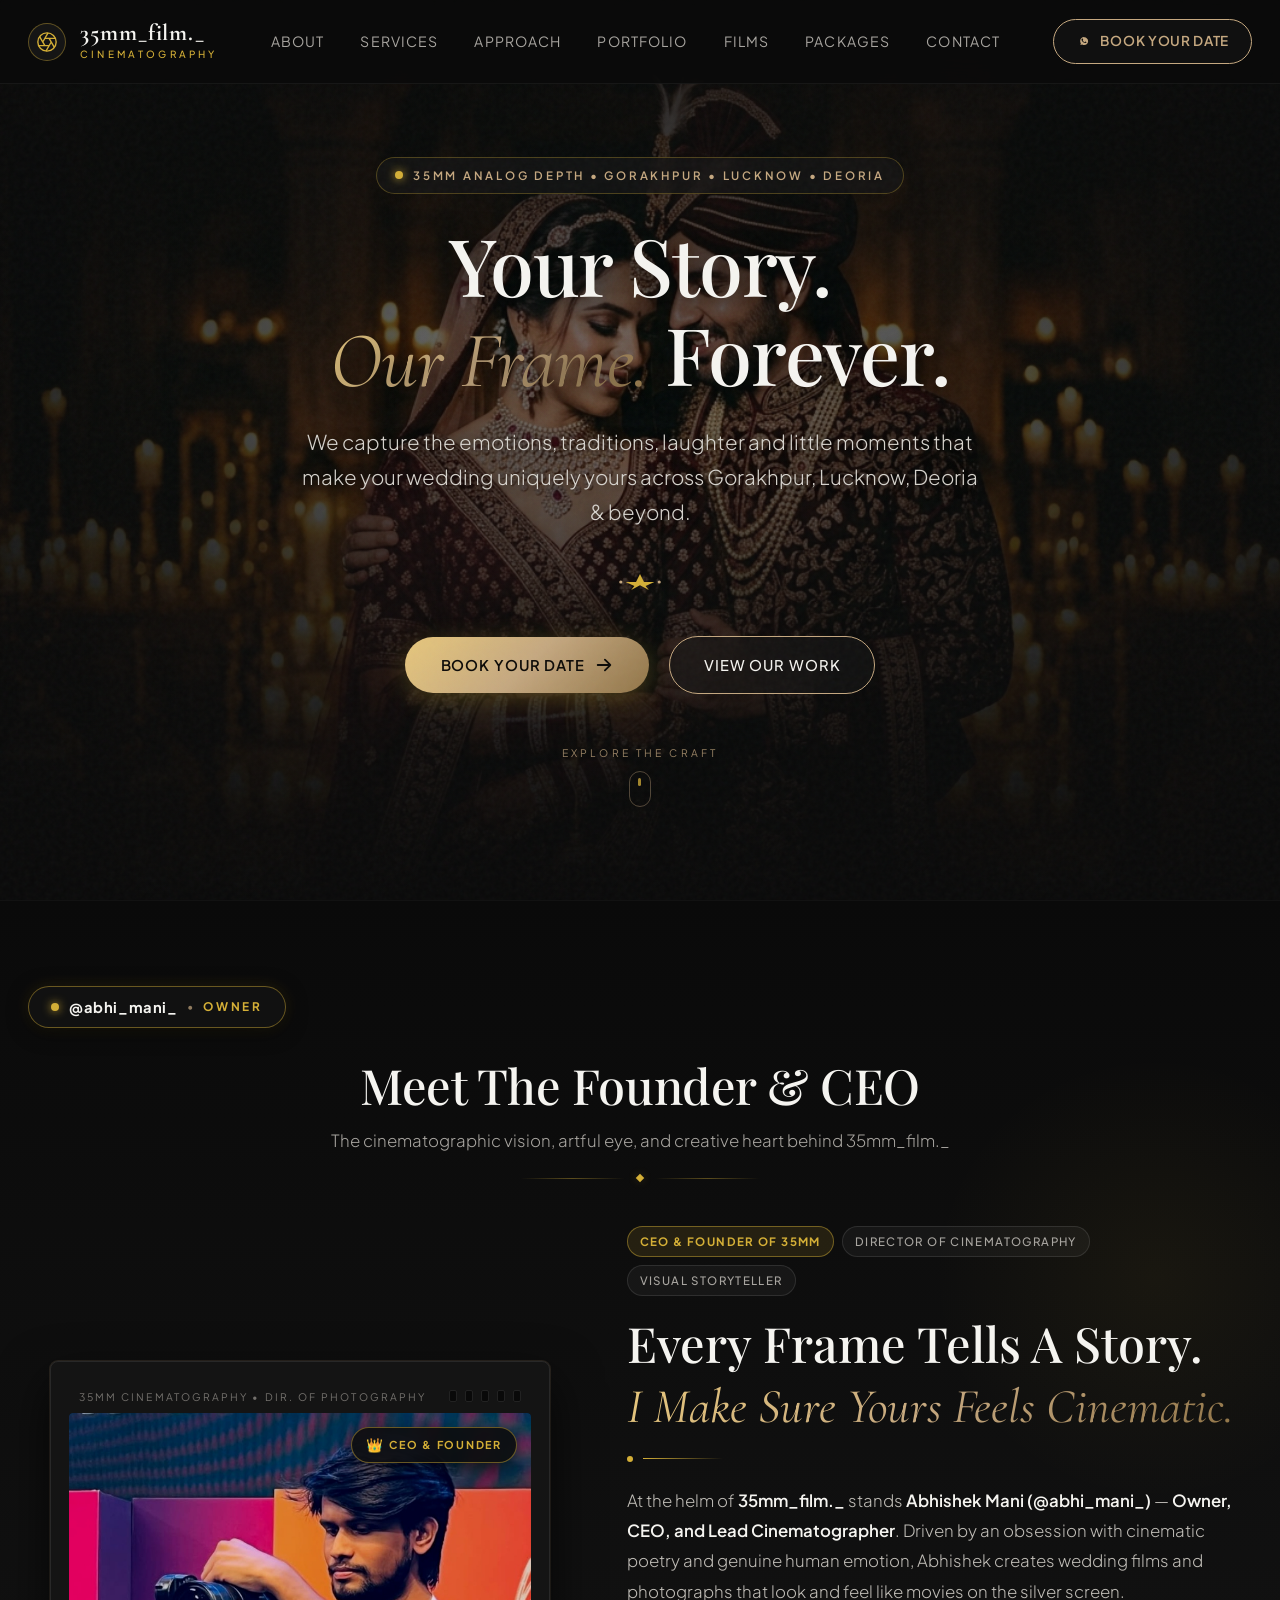
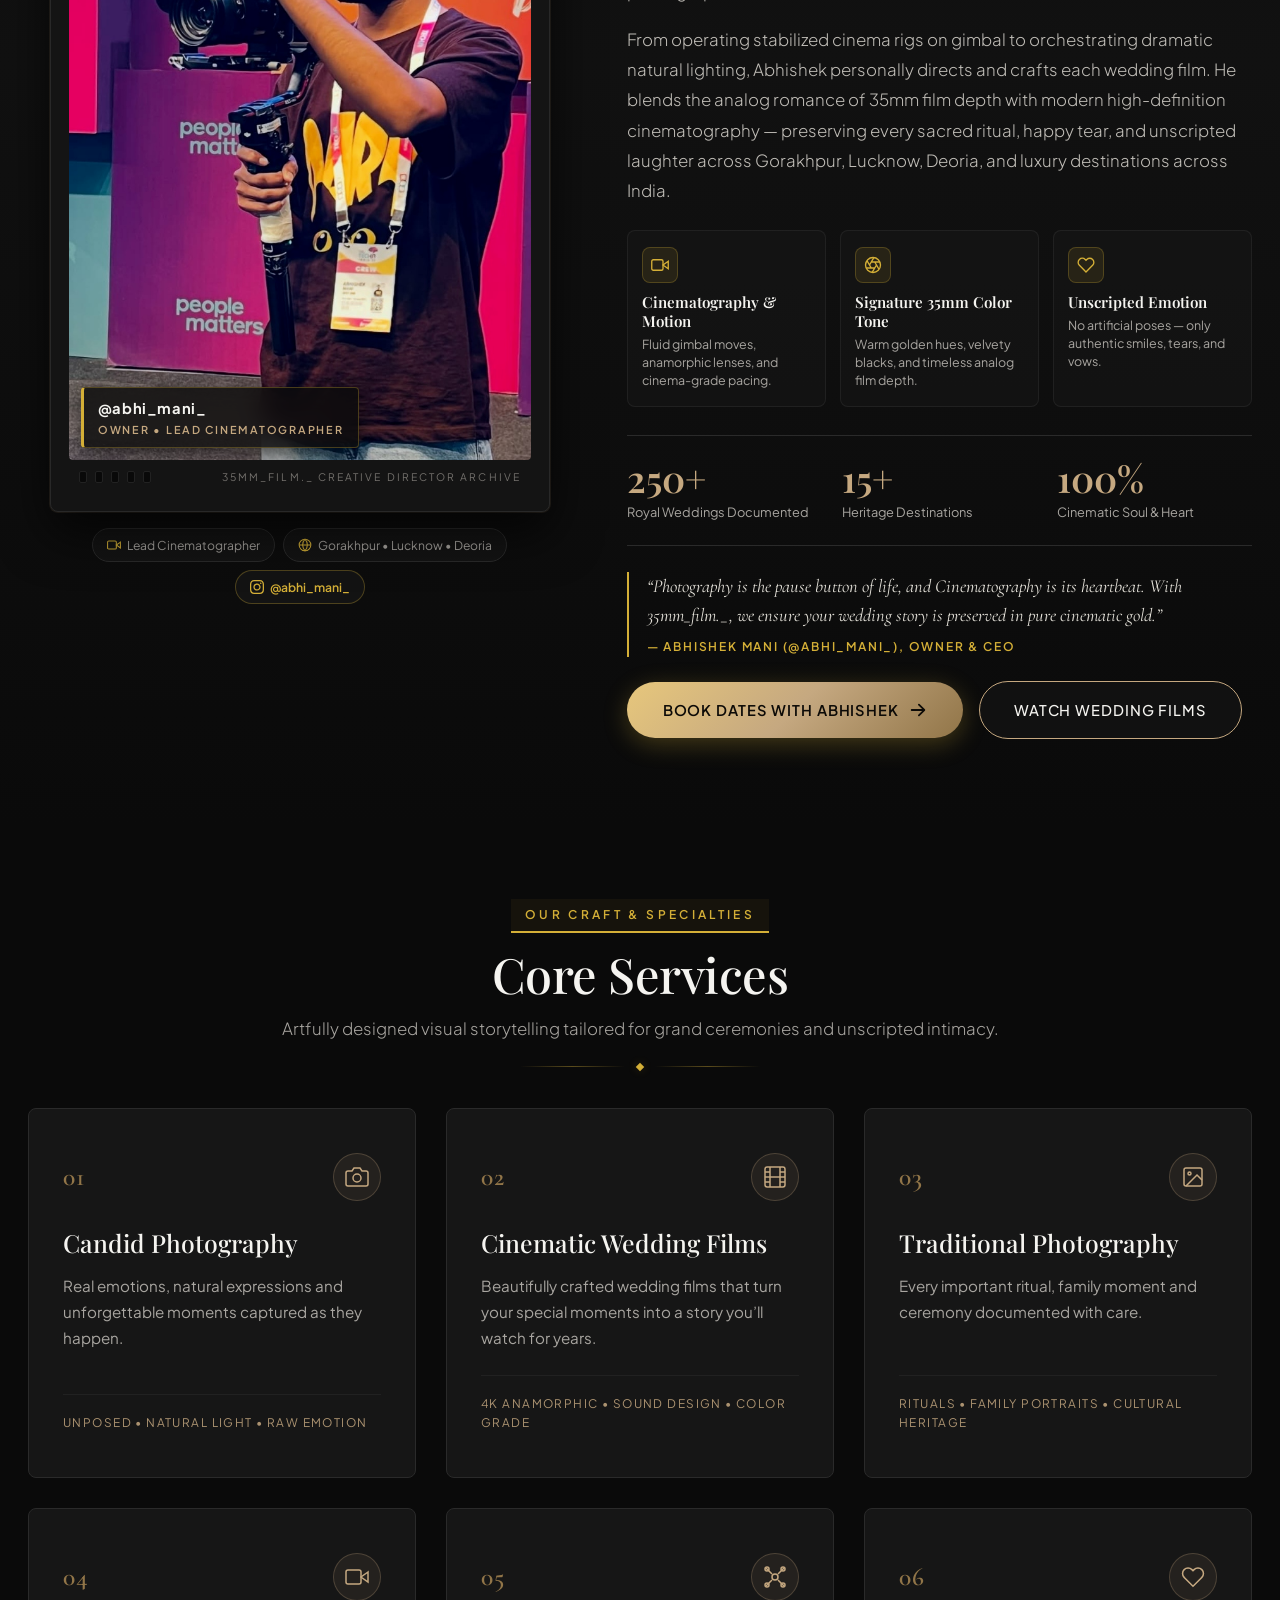
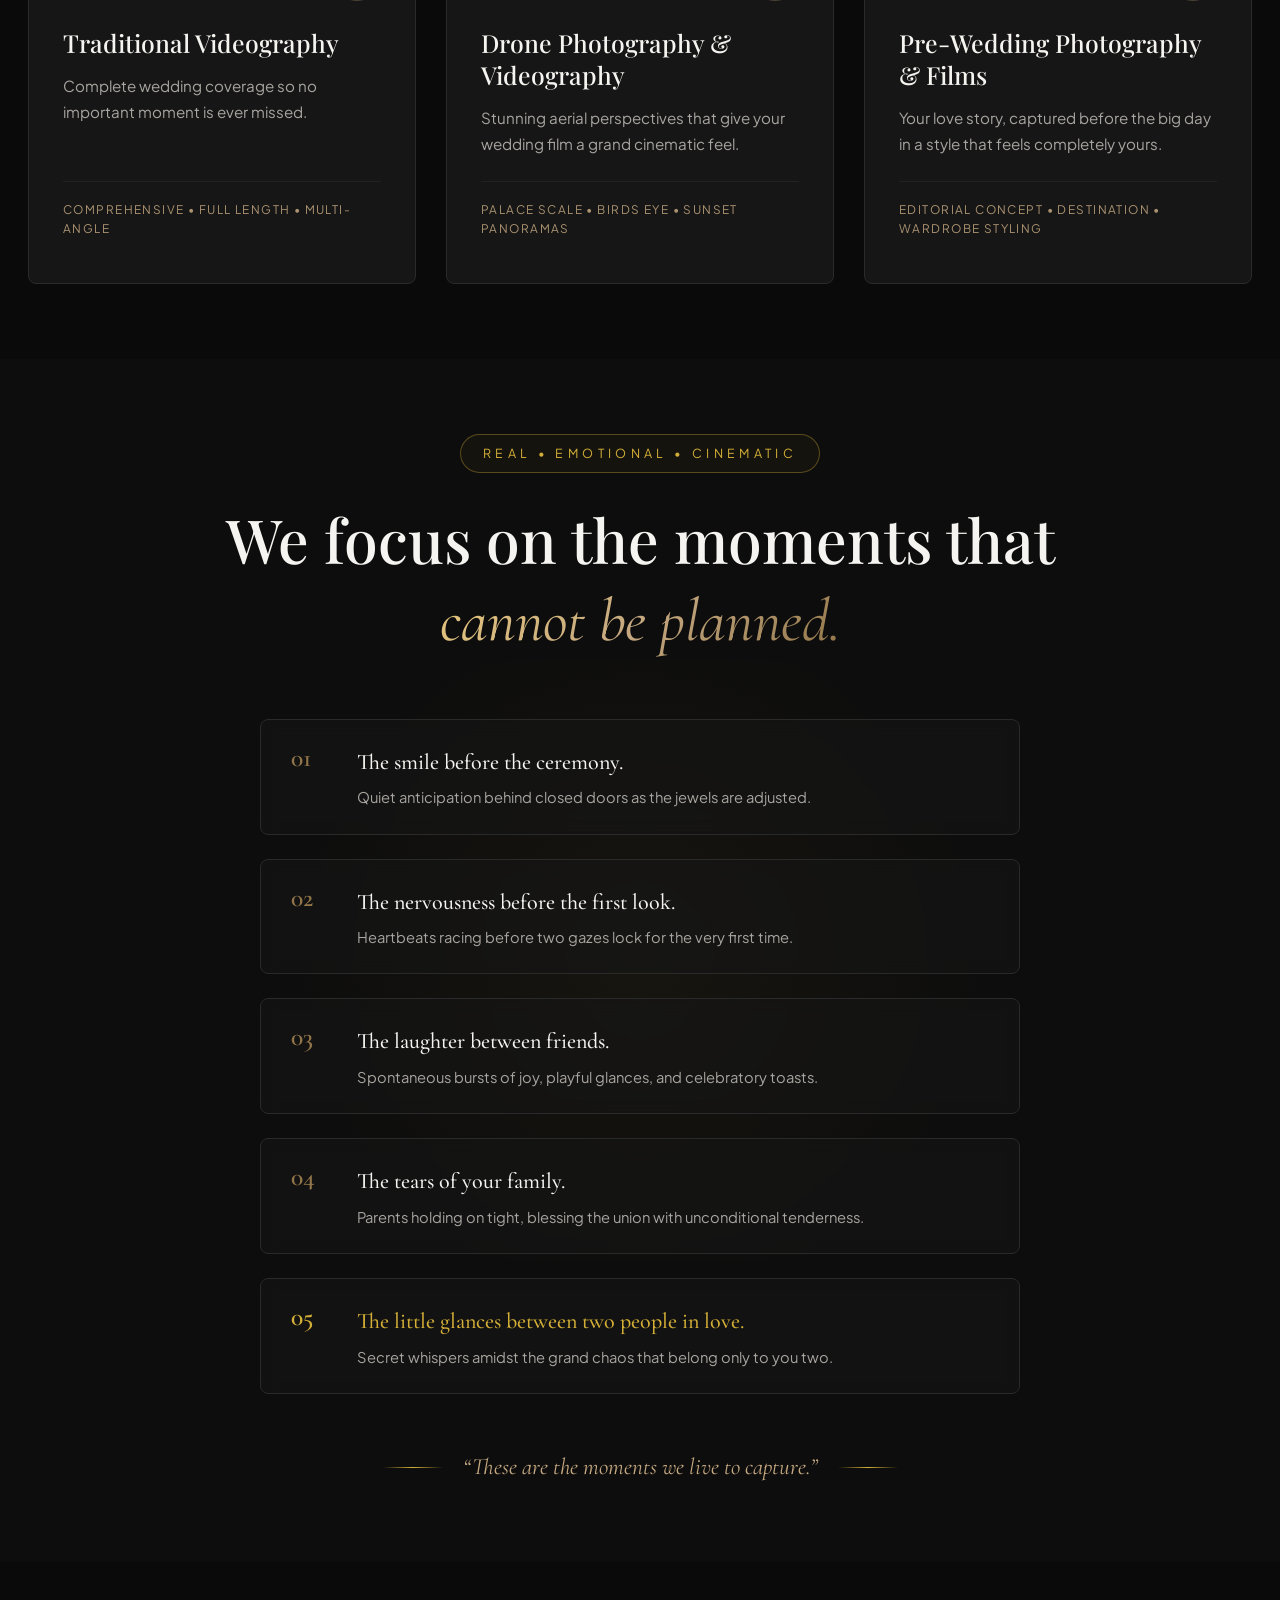
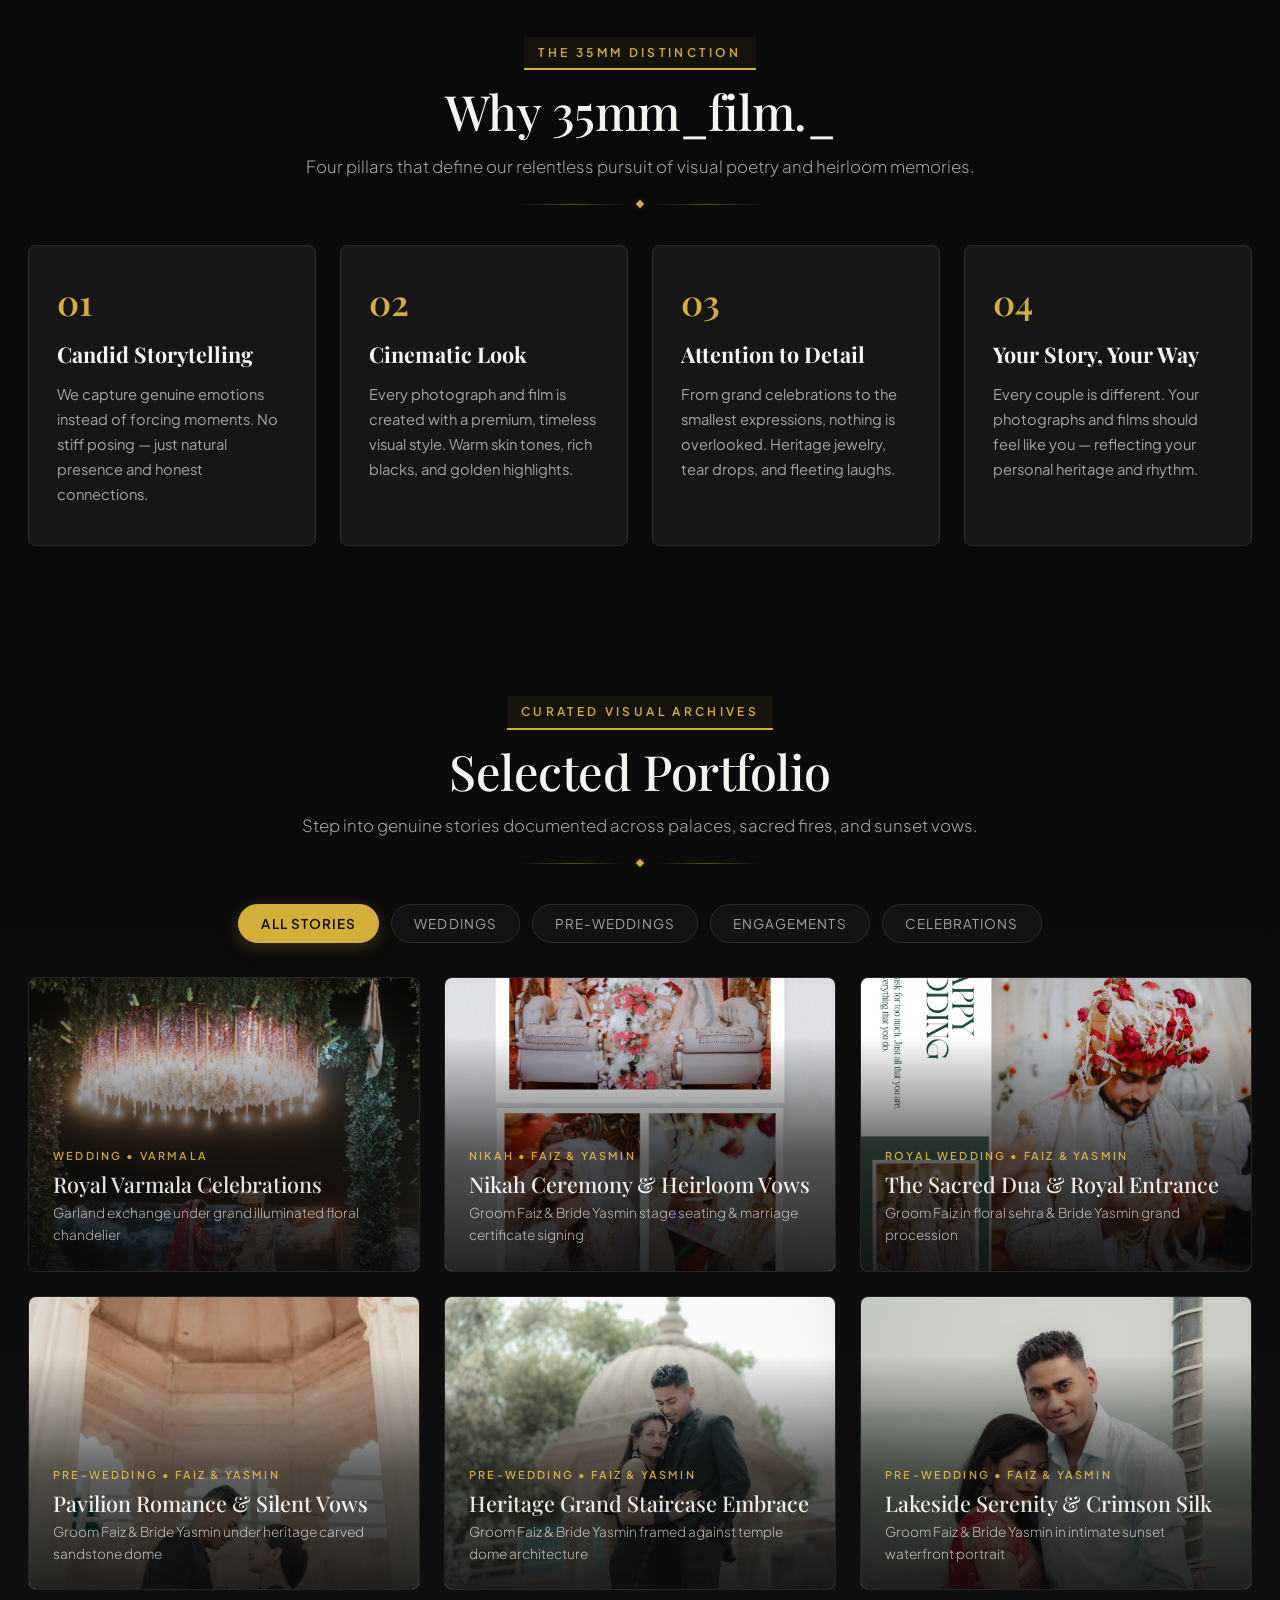
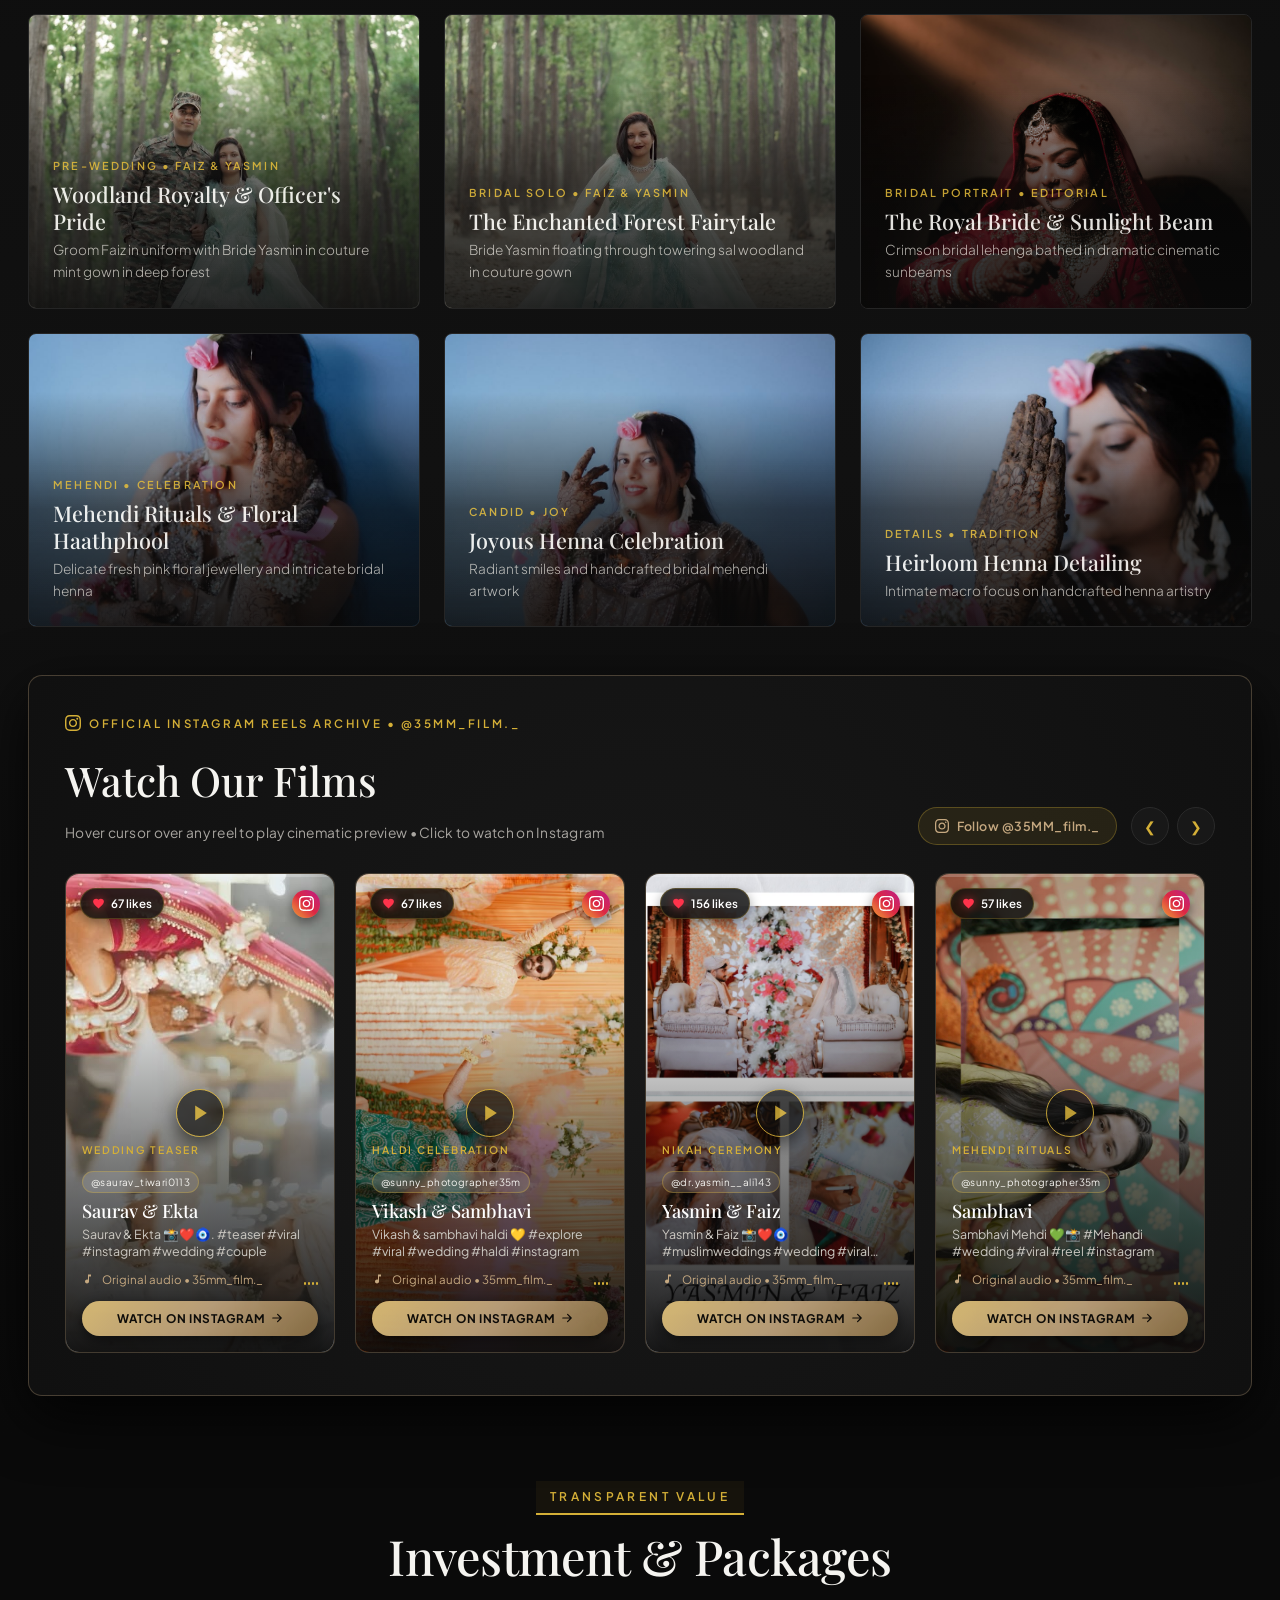
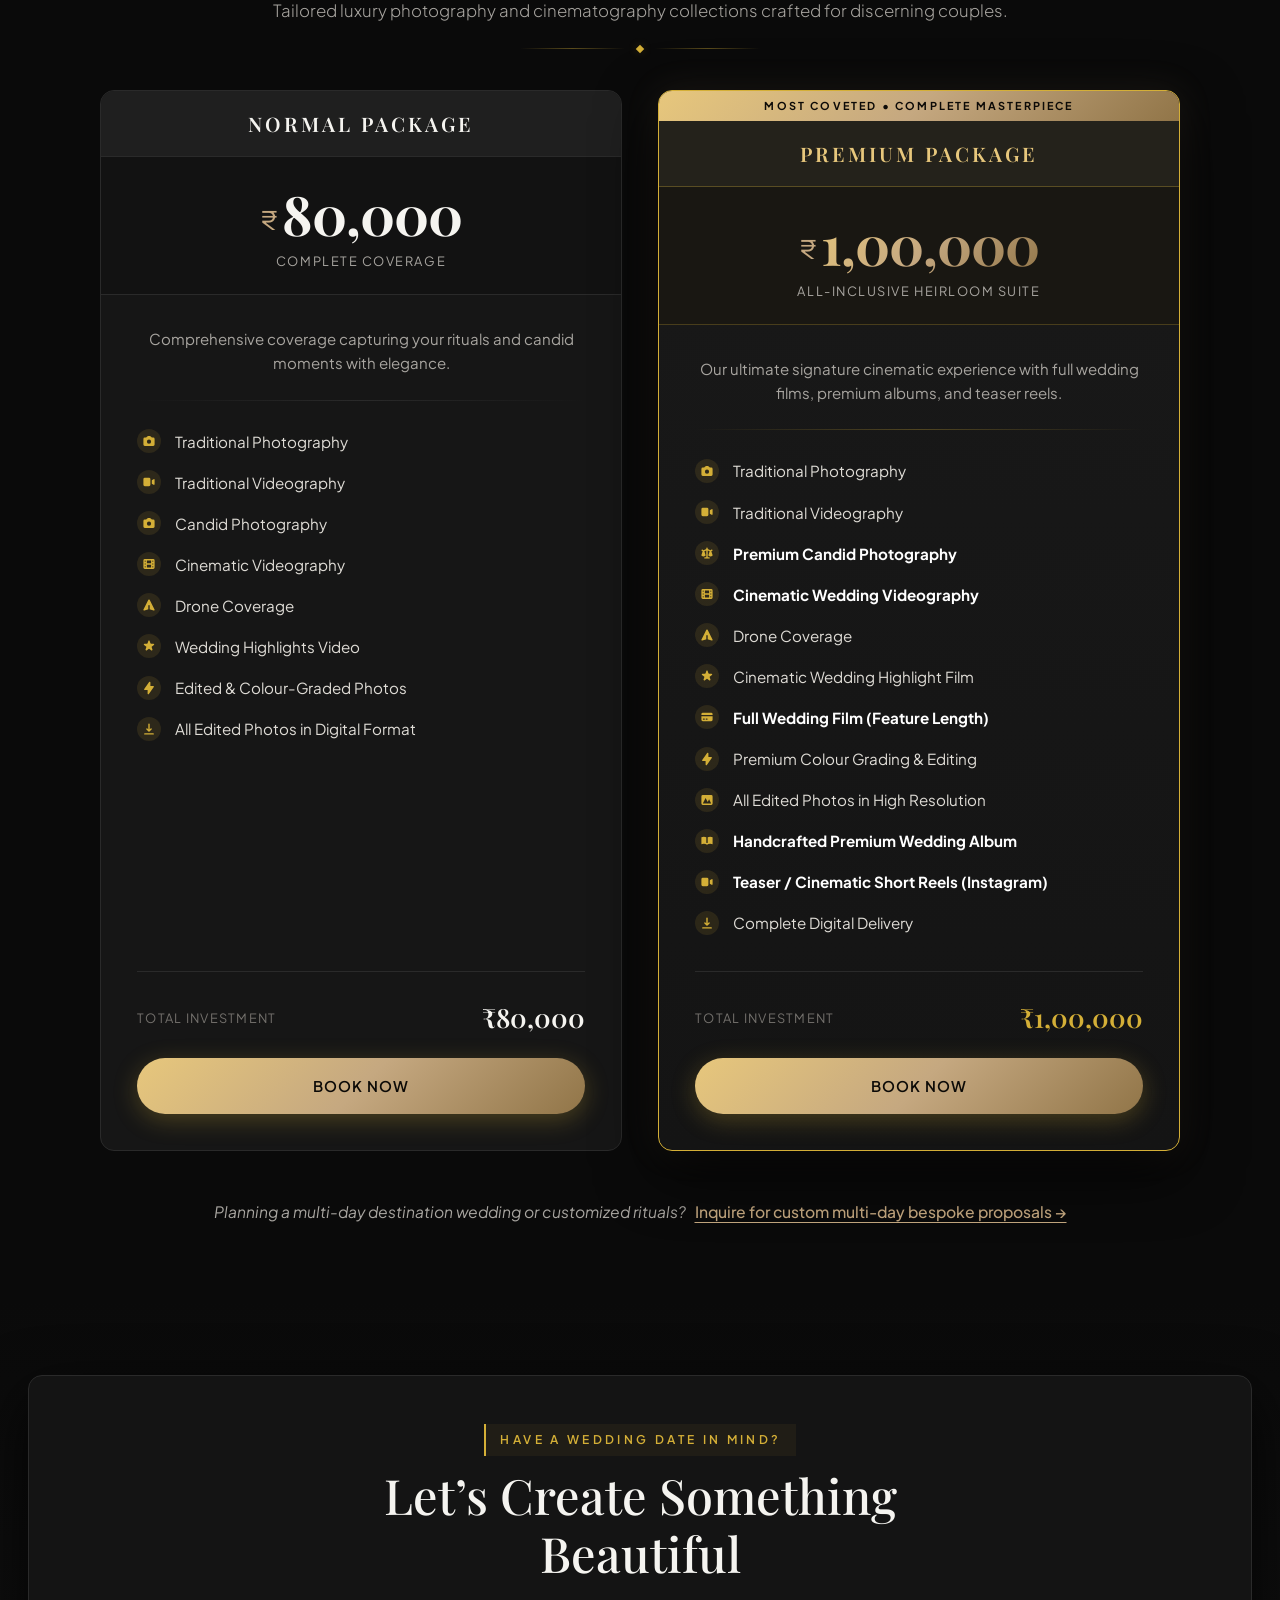
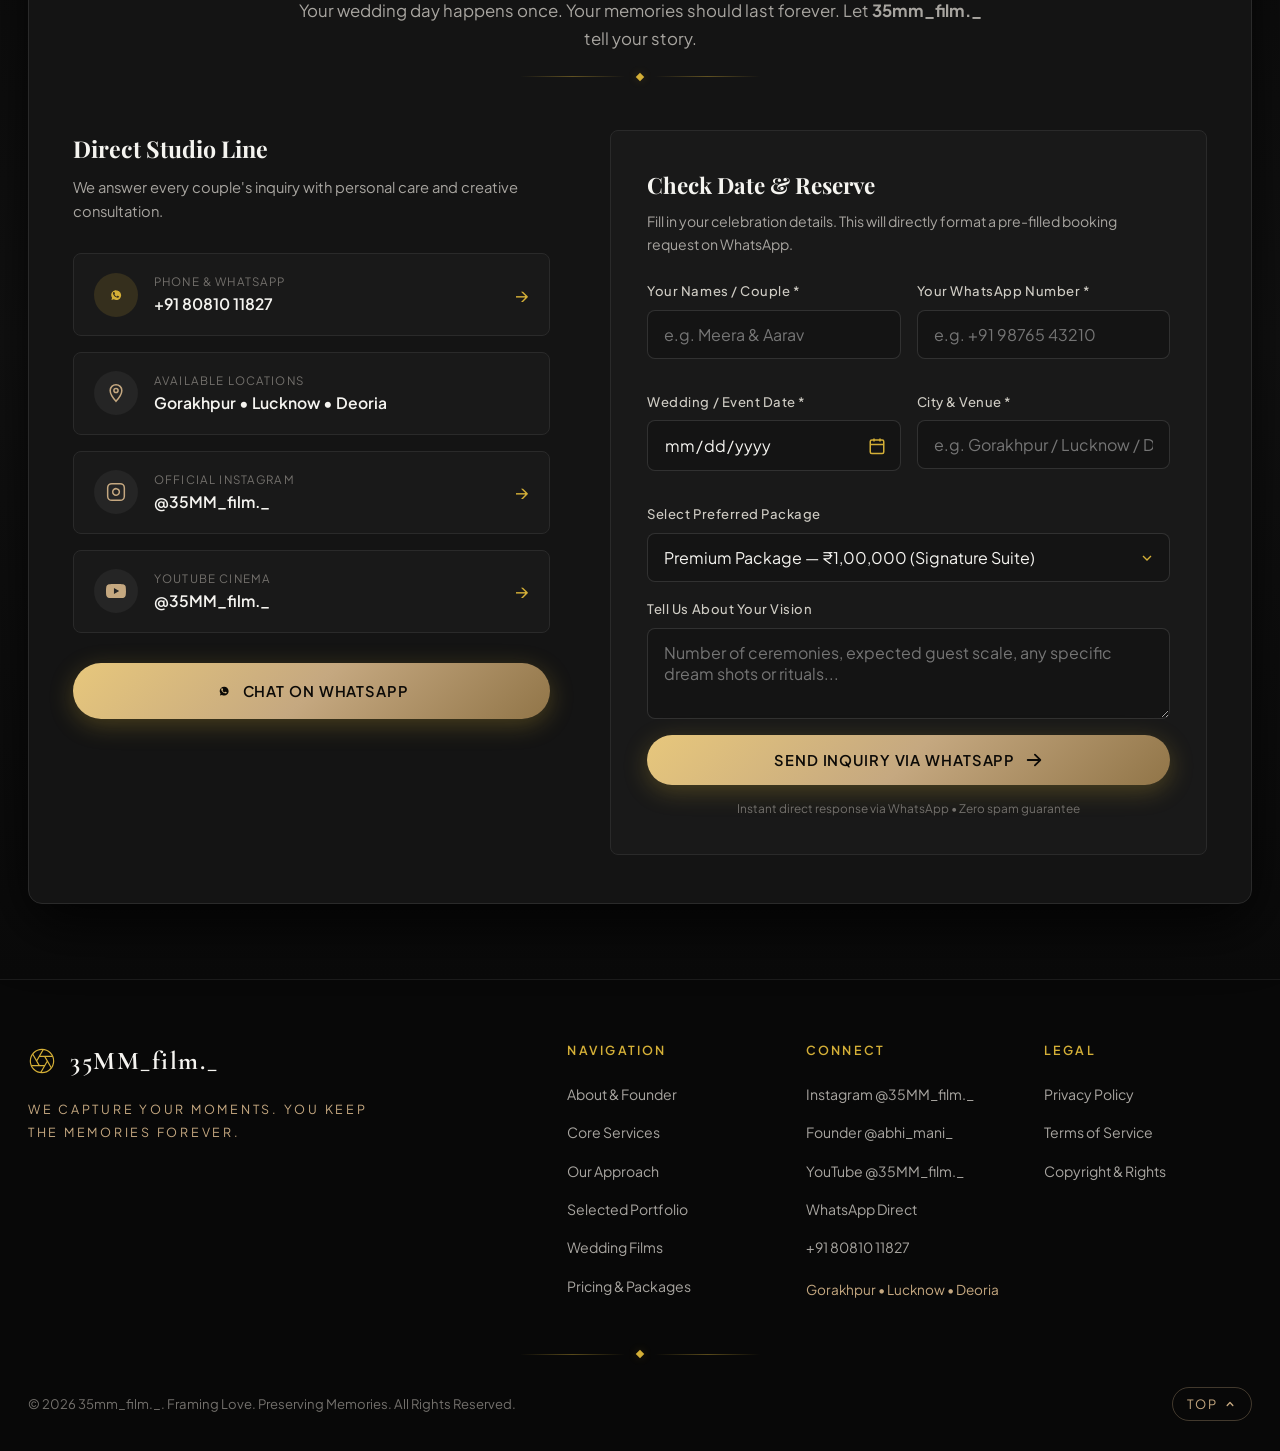
==== commit f2c4f77b: "Make application responsive and mobile-first" ====
--- a/index.html
+++ b/index.html
@@ -24,7 +24,7 @@
     href="https://fonts.googleapis.com/css2?family=Cormorant+Garamond:ital,wght@0,300;0,400;0,500;0,600;0,700;1,400;1,600&family=Playfair+Display:ital,wght@0,400;0,500;0,600;0,700;0,800;1,400;1,600&family=Plus+Jakarta+Sans:wght@300;400;500;600;700&display=swap"
     rel="stylesheet">
 
-  <link rel="stylesheet" href="styles.css">
+  <link rel="stylesheet" href="styles.css?v=2026mobile">
 </head>
 
 <body class="film-dark-theme">
@@ -86,6 +86,9 @@
         </button>
       </div>
     </div>
+
+    <!-- Mobile Drawer Backdrop Overlay -->
+    <div class="mobile-drawer-backdrop" id="mobileDrawerBackdrop" aria-hidden="true"></div>
 
     <!-- Mobile Drawer Menu -->
     <div class="mobile-drawer" id="mobileDrawer">
@@ -109,7 +112,9 @@
       <div class="mobile-drawer-footer">
         <a href="https://wa.me/918081011827" class="btn-gold-solid full-width">Chat on WhatsApp</a>
         <p class="drawer-phone">+91 80810 11827</p>
-        <p class="drawer-location" style="color: var(--gold-champagne); font-size: 0.8rem; margin-top: 6px; letter-spacing: 0.5px;">Gorakhpur &bull; Lucknow &bull; Deoria</p>
+        <p class="drawer-location"
+          style="color: var(--gold-champagne); font-size: 0.8rem; margin-top: 6px; letter-spacing: 0.5px;">Gorakhpur
+          &bull; Lucknow &bull; Deoria</p>
       </div>
     </div>
   </header>
@@ -136,7 +141,8 @@
         </h1>
 
         <p class="hero-subtitle">
-          We capture the emotions, traditions, laughter and little moments that make your wedding uniquely yours across Gorakhpur, Lucknow, Deoria & beyond.
+          We capture the emotions, traditions, laughter and little moments that make your wedding uniquely yours across
+          Gorakhpur, Lucknow, Deoria & beyond.
         </p>
 
         <!-- Ornate Gold Filigree Divider -->
@@ -179,30 +185,54 @@
       </div>
     </section>
 
-    <!-- SECTION 3: ABOUT SECTION ("ABOUT 35mm_film._") -->
+    <!-- SECTION 3: ABOUT SECTION ("ABOUT THE OWNER & 35mm_film._") -->
     <section class="section-about" id="about">
       <div class="container">
+        <!-- Top Eyebrow Tag: "@abhi_mani_ owner" -->
         <div class="section-badge-wrapper">
-          <span class="section-eyebrow">ABOUT 35mm_film._</span>
+          <div class="owner-top-tag">
+            <span class="owner-status-dot"></span>
+            <span class="owner-handle">@abhi_mani_</span>
+            <span class="owner-separator">&bull;</span>
+            <span class="owner-role-title">OWNER</span>
+          </div>
+        </div>
+
+        <div class="section-header-center about-header">
+          <h2 class="section-title">Meet The Founder &amp; CEO</h2>
+          <p class="section-desc">The cinematographic vision, artful eye, and creative heart behind 35mm_film._</p>
+          <div class="filigree-divider mini" aria-hidden="true">
+            <span class="filigree-line"></span>
+            <span class="gold-diamond"></span>
+            <span class="filigree-line"></span>
+          </div>
         </div>
 
         <div class="about-editorial-grid">
-          <!-- Left: Couple Visual with Film Strip Accent -->
+          <!-- Left: Owner Portrait with Cinema Film Frame -->
           <div class="about-visual-column">
-            <div class="film-strip-frame">
+            <div class="film-strip-frame owner-film-frame">
               <div class="film-strip-header">
-                <span class="film-code">KODAK 5219 &bull; 35MM VISION3 &bull; FRAME 08</span>
+                <span class="film-code">35MM CINEMATOGRAPHY &bull; DIR. OF PHOTOGRAPHY</span>
                 <div class="film-perforations">
                   <span></span><span></span><span></span><span></span><span></span>
                 </div>
               </div>
 
-              <div class="about-image-wrapper">
-                <img src="assets/images/ARY00782.jpg.jpeg" alt="Authentic editorial bridal portrait in royal red lehenga bathed in natural sunlight beam"
-                  class="about-portrait-img">
-                <div class="about-image-badge">
-                  <span class="badge-year">EST. 2020</span>
-                  <span class="badge-title">TIMELESS STORYTELLING</span>
+              <div class="about-image-wrapper owner-image-wrapper">
+                <img src="assets/images/abhishek-mani.jpg"
+                  alt="Abhishek Mani (@abhi_mani_) - Owner, CEO & Lead Cinematographer at 35mm_film._ holding cinema camera rig on gimbal"
+                  class="about-portrait-img owner-portrait-img">
+
+                <!-- Floating Badges -->
+                <div class="owner-floating-badge-top">
+                  <span class="badge-icon">👑</span>
+                  <span class="badge-text">CEO &amp; FOUNDER</span>
+                </div>
+
+                <div class="about-image-badge owner-info-badge">
+                  <span class="badge-year">@abhi_mani_</span>
+                  <span class="badge-title">OWNER &bull; LEAD CINEMATOGRAPHER</span>
                 </div>
               </div>
 
@@ -210,16 +240,50 @@
                 <div class="film-perforations">
                   <span></span><span></span><span></span><span></span><span></span>
                 </div>
-                <span class="film-meta-right">ROYAL WEDDING ARCHIVES</span>
-              </div>
+                <span class="film-meta-right">35MM_FILM._ CREATIVE DIRECTOR ARCHIVE</span>
+              </div>
+            </div>
+
+            <!-- Owner Quick Badges / Socials Below Visual -->
+            <div class="owner-meta-strip">
+              <div class="owner-meta-pill">
+                <svg viewBox="0 0 24 24" fill="none" stroke="currentColor" stroke-width="1.8" class="meta-pill-icon">
+                  <polygon points="23 7 16 12 23 17 23 7" />
+                  <rect x="1" y="5" width="15" height="14" rx="2" ry="2" />
+                </svg>
+                <span>Lead Cinematographer</span>
+              </div>
+              <div class="owner-meta-pill">
+                <svg viewBox="0 0 24 24" fill="none" stroke="currentColor" stroke-width="1.8" class="meta-pill-icon">
+                  <circle cx="12" cy="12" r="10" />
+                  <path d="M12 2a14.5 14.5 0 0 0 0 20 14.5 14.5 0 0 0 0-20" />
+                  <path d="M2 12h20" />
+                </svg>
+                <span>Gorakhpur &bull; Lucknow &bull; Deoria</span>
+              </div>
+              <a href="https://www.instagram.com/35MM_film._/" target="_blank" rel="noopener noreferrer"
+                class="owner-meta-pill owner-insta-link" title="Follow on Instagram">
+                <svg class="meta-pill-icon icon-insta" viewBox="0 0 24 24" fill="currentColor">
+                  <path
+                    d="M12 2.163c3.204 0 3.584.012 4.85.07 3.252.148 4.771 1.691 4.919 4.919.058 1.265.069 1.645.069 4.849 0 3.205-.012 3.584-.069 4.849-.149 3.225-1.664 4.771-4.919 4.919-1.266.058-1.644.07-4.85.07-3.204 0-3.584-.012-4.849-.07-3.26-.149-4.771-1.699-4.919-4.92-.058-1.265-.07-1.644-.07-4.849 0-3.204.013-3.583.07-4.849.149-3.227 1.664-4.771 4.919-4.919 1.266-.057 1.645-.069 4.849-.069zm0-2.163c-3.259 0-3.667.014-4.947.072-4.358.2-6.78 2.618-6.98 6.98-.059 1.281-.073 1.689-.073 4.948 0 3.259.014 3.668.072 4.948.2 4.358 2.618 6.78 6.98 6.98 1.281.058 1.689.072 4.948.072 3.259 0 3.668-.014 4.948-.072 4.354-.2 6.782-2.618 6.979-6.98.059-1.28.073-1.689.073-4.948 0-3.259-.014-3.667-.072-4.947-.196-4.354-2.617-6.78-6.979-6.98-1.281-.059-1.69-.073-4.949-.073zm0 5.838c-3.403 0-6.162 2.759-6.162 6.162s2.759 6.163 6.162 6.163 6.162-2.759 6.162-6.163c0-3.403-2.759-6.162-6.162-6.162zm0 10.162c-2.209 0-4-1.79-4-4 0-2.209 1.791-4 4-4s4 1.791 4 4c0 2.21-1.791 4-4 4zm6.406-11.845c-.796 0-1.441.645-1.441 1.44s.645 1.44 1.441 1.44c.795 0 1.439-.645 1.439-1.44s-.644-1.44-1.439-1.44z" />
+                </svg>
+                <span>@abhi_mani_</span>
+              </a>
             </div>
           </div>
 
           <!-- Right: Editorial Narrative Content -->
           <div class="about-content-column">
+            <!-- Owner Designation Roles Banner -->
+            <div class="owner-roles-banner">
+              <span class="owner-role-tag gold-tag">CEO &amp; Founder of 35mm</span>
+              <span class="owner-role-tag">Director of Cinematography</span>
+              <span class="owner-role-tag">Visual Storyteller</span>
+            </div>
+
             <h2 class="editorial-heading">
-              We Don’t Just Capture Moments.<br>
-              <span class="gold-italic-accent">We Capture Feelings.</span>
+              Every Frame Tells A Story.<br>
+              <span class="gold-italic-accent">I Make Sure Yours Feels Cinematic.</span>
             </h2>
 
             <div class="ornate-separator-left">
@@ -228,34 +292,100 @@
             </div>
 
             <p class="about-narrative-copy">
-              At <strong>35mm_film._</strong>, we believe every wedding has a story worth telling. From the excitement
-              of the first ceremony to the emotions of the vidaai, our team captures every genuine smile, tear, laugh
-              and celebration with a cinematic and timeless approach. Our goal is simple &mdash; to create photographs
-              and films that don’t just remind you of your wedding day, but make you feel it all over again.
+              At the helm of <strong>35mm_film._</strong> stands <strong>Abhishek Mani (@abhi_mani_)</strong> &mdash;
+              <strong>Owner, CEO, and Lead Cinematographer</strong>. Driven by an obsession with cinematic poetry and
+              genuine human emotion, Abhishek creates wedding films and photographs that look and feel like movies on
+              the silver screen.
             </p>
+            <p class="about-narrative-copy">
+              From operating stabilized cinema rigs on gimbal to orchestrating dramatic natural lighting, Abhishek
+              personally directs and crafts each wedding film. He blends the analog romance of 35mm film depth with
+              modern high-definition cinematography &mdash; preserving every sacred ritual, happy tear, and unscripted
+              laughter across Gorakhpur, Lucknow, Deoria, and luxury destinations across India.
+            </p>
+
+            <!-- Cinematography Craft Highlights -->
+            <div class="cinematography-craft-grid">
+              <div class="craft-mini-card">
+                <div class="craft-icon-wrap">
+                  <svg viewBox="0 0 24 24" fill="none" stroke="currentColor" stroke-width="1.8">
+                    <polygon points="23 7 16 12 23 17 23 7" />
+                    <rect x="1" y="5" width="15" height="14" rx="2" ry="2" />
+                  </svg>
+                </div>
+                <div>
+                  <h4 class="craft-title">Cinematography &amp; Motion</h4>
+                  <p class="craft-text">Fluid gimbal moves, anamorphic lenses, and cinema-grade pacing.</p>
+                </div>
+              </div>
+
+              <div class="craft-mini-card">
+                <div class="craft-icon-wrap">
+                  <svg viewBox="0 0 24 24" fill="none" stroke="currentColor" stroke-width="1.8">
+                    <circle cx="12" cy="12" r="10" />
+                    <path
+                      d="M14.31 8l5.74 9.94M9.69 8h11.48M7.38 12l5.74-9.94M9.69 16L3.95 6.06M14.31 16H2.83M16.62 12l-5.74 9.94" />
+                  </svg>
+                </div>
+                <div>
+                  <h4 class="craft-title">Signature 35mm Color Tone</h4>
+                  <p class="craft-text">Warm golden hues, velvety blacks, and timeless analog film depth.</p>
+                </div>
+              </div>
+
+              <div class="craft-mini-card">
+                <div class="craft-icon-wrap">
+                  <svg viewBox="0 0 24 24" fill="none" stroke="currentColor" stroke-width="1.8">
+                    <path
+                      d="M20.84 4.61a5.5 5.5 0 0 0-7.78 0L12 5.67l-1.06-1.06a5.5 5.5 0 0 0-7.78 7.78l1.06 1.06L12 21.23l7.78-7.78 1.06-1.06a5.5 5.5 0 0 0 0-7.78z" />
+                  </svg>
+                </div>
+                <div>
+                  <h4 class="craft-title">Unscripted Emotion</h4>
+                  <p class="craft-text">No artificial poses &mdash; only authentic smiles, tears, and vows.</p>
+                </div>
+              </div>
+            </div>
 
             <!-- Metrics / Accolades Grid -->
             <div class="about-stats-grid">
               <div class="stat-card">
                 <span class="stat-number">250+</span>
-                <span class="stat-label">Weddings Documented</span>
+                <span class="stat-label">Royal Weddings Documented</span>
               </div>
               <div class="stat-card">
                 <span class="stat-number">15+</span>
-                <span class="stat-label">Royal Destinations</span>
+                <span class="stat-label">Heritage Destinations</span>
               </div>
               <div class="stat-card">
                 <span class="stat-number">100%</span>
-                <span class="stat-label">Raw Emotion & Soul</span>
-              </div>
-            </div>
-
+                <span class="stat-label">Cinematic Soul &amp; Heart</span>
+              </div>
+            </div>
+
+            <!-- Founder Quote Box -->
             <div class="about-quote-box">
               <p class="quote-text">
-                &ldquo;Photography is the pause button of life. We ensure your pause button is rendered in pure
-                gold.&rdquo;
+                &ldquo;Photography is the pause button of life, and Cinematography is its heartbeat. With 35mm_film._,
+                we ensure your wedding story is preserved in pure cinematic gold.&rdquo;
               </p>
-              <span class="quote-signature">&mdash; Creative Director, 35mm_film._</span>
+              <span class="quote-signature">&mdash; Abhishek Mani (@abhi_mani_), Owner &amp; CEO</span>
+            </div>
+
+            <!-- Direct Action CTAs -->
+            <div class="owner-cta-group">
+              <a href="https://wa.me/918081011827?text=Hello%20Abhishek%20Mani%2C%20I%20love%20the%20cinematography%20of%2035mm_film._%20and%20would%20like%20to%20discuss%20our%20wedding%20dates."
+                target="_blank" rel="noopener noreferrer" class="btn-gold-solid">
+                <span>Book Dates with Abhishek</span>
+                <svg class="btn-arrow" viewBox="0 0 20 20" fill="currentColor">
+                  <path fill-rule="evenodd"
+                    d="M10.293 3.293a1 1 0 011.414 0l6 6a1 1 0 010 1.414l-6 6a1 1 0 01-1.414-1.414L14.586 11H3a1 1 0 110-2h11.586l-4.293-4.293a1 1 0 010-1.414z"
+                    clip-rule="evenodd" />
+                </svg>
+              </a>
+              <a href="#films" class="btn-ghost-gold">
+                <span>Watch Wedding Films</span>
+              </a>
             </div>
           </div>
         </div>
@@ -552,13 +682,12 @@
         <!-- Portfolio Masonry Gallery -->
         <div class="portfolio-gallery-grid" id="portfolioGallery">
           <!-- Item 1: Royal Varmala -->
-          <div class="portfolio-item-card" data-category="weddings celebrations"
-            data-title="Royal Varmala Celebrations" data-location="Under The Floral Chandelier"
-            data-img="assets/images/ARY01035.jpg.jpeg">
+          <div class="portfolio-item-card" data-category="weddings celebrations" data-title="Royal Varmala Celebrations"
+            data-location="Under The Floral Chandelier" data-img="assets/images/ARY01035.jpg.jpeg">
             <div class="portfolio-card-inner">
               <img src="assets/images/ARY01035.jpg.jpeg"
-                alt="Authentic Varmala garland ceremony beneath illuminated floral chandelier and greenery arch" class="portfolio-thumb"
-                loading="lazy">
+                alt="Authentic Varmala garland ceremony beneath illuminated floral chandelier and greenery arch"
+                class="portfolio-thumb" loading="lazy">
               <div class="portfolio-overlay">
                 <span class="portfolio-tag">WEDDING &bull; VARMALA</span>
                 <h4 class="portfolio-item-title">Royal Varmala Celebrations</h4>
@@ -577,16 +706,17 @@
 
           <!-- Item 2: Yasmin & Faiz Nikah Story -->
           <div class="portfolio-item-card" data-category="weddings celebrations"
-            data-title="Nikah Ceremony & Heirloom Vows" data-location="Yasmin & Faiz Wedding Story"
+            data-title="Nikah Ceremony &amp; Heirloom Vows" data-location="Groom Faiz &amp; Bride Yasmin"
             data-img="assets/images/IMG_0397.JPG.jpeg">
             <div class="portfolio-card-inner">
               <img src="assets/images/IMG_0397.JPG.jpeg"
-                alt="Yasmin and Faiz authentic Nikah ceremony story collage and marriage certificate signing" class="portfolio-thumb"
-                loading="lazy">
+                alt="Yasmin and Faiz authentic Nikah ceremony story collage and marriage certificate signing"
+                class="portfolio-thumb" loading="lazy">
               <div class="portfolio-overlay">
-                <span class="portfolio-tag">NIKAH &bull; CEREMONY</span>
-                <h4 class="portfolio-item-title">Nikah Ceremony & Heirloom Vows</h4>
-                <p class="portfolio-item-meta">Royal stage seating, veil ceremony & marriage certificate signing</p>
+                <span class="portfolio-tag">NIKAH &bull; FAIZ &amp; YASMIN</span>
+                <h4 class="portfolio-item-title">Nikah Ceremony &amp; Heirloom Vows</h4>
+                <p class="portfolio-item-meta">Groom Faiz &amp; Bride Yasmin stage seating &amp; marriage certificate
+                  signing</p>
                 <div class="view-zoom-icon">
                   <svg viewBox="0 0 24 24" fill="none" stroke="currentColor" stroke-width="2">
                     <circle cx="11" cy="11" r="8" />
@@ -601,16 +731,16 @@
 
           <!-- Item 3: Yasmin & Faiz Sacred Dua -->
           <div class="portfolio-item-card" data-category="weddings celebrations"
-            data-title="The Sacred Dua & Royal Entrance" data-location="Yasmin & Faiz Ceremony"
+            data-title="The Sacred Dua &amp; Royal Entrance" data-location="Groom Faiz &amp; Bride Yasmin"
             data-img="assets/images/IMG_0398.JPG.jpeg">
             <div class="portfolio-card-inner">
               <img src="assets/images/IMG_0398.JPG.jpeg"
-                alt="Groom in floral rose sehra offering heartfelt prayer alongside bride's royal entrance" class="portfolio-thumb"
-                loading="lazy">
+                alt="Groom Faiz in floral rose sehra offering heartfelt prayer alongside Bride Yasmin's royal entrance"
+                class="portfolio-thumb" loading="lazy">
               <div class="portfolio-overlay">
-                <span class="portfolio-tag">ROYAL WEDDING &bull; DUA</span>
-                <h4 class="portfolio-item-title">The Sacred Dua & Royal Entrance</h4>
-                <p class="portfolio-item-meta">Heartfelt prayers in floral rose sehra & grand bridal procession</p>
+                <span class="portfolio-tag">ROYAL WEDDING &bull; FAIZ &amp; YASMIN</span>
+                <h4 class="portfolio-item-title">The Sacred Dua &amp; Royal Entrance</h4>
+                <p class="portfolio-item-meta">Groom Faiz in floral sehra &amp; Bride Yasmin grand procession</p>
                 <div class="view-zoom-icon">
                   <svg viewBox="0 0 24 24" fill="none" stroke="currentColor" stroke-width="2">
                     <circle cx="11" cy="11" r="8" />
@@ -623,14 +753,135 @@
             </div>
           </div>
 
+          <!-- Item 4: Faiz & Yasmin Gazebo Pavilion Romance -->
+          <div class="portfolio-item-card" data-category="pre-weddings celebrations"
+            data-title="Pavilion Romance &amp; Silent Vows" data-location="Groom Faiz &amp; Bride Yasmin"
+            data-img="assets/images/faiz-yasmin-1.jpg">
+            <div class="portfolio-card-inner">
+              <img src="assets/images/faiz-yasmin-1.jpg"
+                alt="Faiz &amp; Yasmin romantic pre-wedding portrait beneath carved stone gazebo pavilion"
+                class="portfolio-thumb" loading="lazy">
+              <div class="portfolio-overlay">
+                <span class="portfolio-tag">PRE-WEDDING &bull; FAIZ &amp; YASMIN</span>
+                <h4 class="portfolio-item-title">Pavilion Romance &amp; Silent Vows</h4>
+                <p class="portfolio-item-meta">Groom Faiz &amp; Bride Yasmin under heritage carved sandstone dome</p>
+                <div class="view-zoom-icon">
+                  <svg viewBox="0 0 24 24" fill="none" stroke="currentColor" stroke-width="2">
+                    <circle cx="11" cy="11" r="8" />
+                    <line x1="21" y1="21" x2="16.65" y2="16.65" />
+                    <line x1="11" y1="8" x2="11" y2="14" />
+                    <line x1="8" y1="11" x2="14" y2="11" />
+                  </svg>
+                </div>
+              </div>
+            </div>
+          </div>
+
+          <!-- Item 5: Faiz & Yasmin Heritage Grand Staircase -->
+          <div class="portfolio-item-card" data-category="pre-weddings celebrations"
+            data-title="Heritage Grand Staircase Embrace" data-location="Groom Faiz &amp; Bride Yasmin"
+            data-img="assets/images/faiz-yasmin-2.jpg">
+            <div class="portfolio-card-inner">
+              <img src="assets/images/faiz-yasmin-2.jpg"
+                alt="Faiz &amp; Yasmin pre-wedding couple shoot in elegant black attire on sandstone temple stairs"
+                class="portfolio-thumb" loading="lazy">
+              <div class="portfolio-overlay">
+                <span class="portfolio-tag">PRE-WEDDING &bull; FAIZ &amp; YASMIN</span>
+                <h4 class="portfolio-item-title">Heritage Grand Staircase Embrace</h4>
+                <p class="portfolio-item-meta">Groom Faiz &amp; Bride Yasmin framed against temple dome architecture</p>
+                <div class="view-zoom-icon">
+                  <svg viewBox="0 0 24 24" fill="none" stroke="currentColor" stroke-width="2">
+                    <circle cx="11" cy="11" r="8" />
+                    <line x1="21" y1="21" x2="16.65" y2="16.65" />
+                    <line x1="11" y1="8" x2="11" y2="14" />
+                    <line x1="8" y1="11" x2="14" y2="11" />
+                  </svg>
+                </div>
+              </div>
+            </div>
+          </div>
+
+          <!-- Item 6: Faiz & Yasmin Lakeside Serenade -->
+          <div class="portfolio-item-card" data-category="pre-weddings celebrations"
+            data-title="Lakeside Serenity &amp; Crimson Silk" data-location="Groom Faiz &amp; Bride Yasmin"
+            data-img="assets/images/faiz-yasmin-3.jpg">
+            <div class="portfolio-card-inner">
+              <img src="assets/images/faiz-yasmin-3.jpg"
+                alt="Bride Yasmin in crimson banarasi silk leaning on Groom Faiz by tranquil lake promenade"
+                class="portfolio-thumb" loading="lazy">
+              <div class="portfolio-overlay">
+                <span class="portfolio-tag">PRE-WEDDING &bull; FAIZ &amp; YASMIN</span>
+                <h4 class="portfolio-item-title">Lakeside Serenity &amp; Crimson Silk</h4>
+                <p class="portfolio-item-meta">Groom Faiz &amp; Bride Yasmin in intimate sunset waterfront portrait</p>
+                <div class="view-zoom-icon">
+                  <svg viewBox="0 0 24 24" fill="none" stroke="currentColor" stroke-width="2">
+                    <circle cx="11" cy="11" r="8" />
+                    <line x1="21" y1="21" x2="16.65" y2="16.65" />
+                    <line x1="11" y1="8" x2="11" y2="14" />
+                    <line x1="8" y1="11" x2="14" y2="11" />
+                  </svg>
+                </div>
+              </div>
+            </div>
+          </div>
+
+          <!-- Item 7: Faiz & Yasmin Woodland Romance -->
+          <div class="portfolio-item-card" data-category="pre-weddings weddings"
+            data-title="Woodland Royalty &amp; Officer's Pride" data-location="Groom Faiz &amp; Bride Yasmin"
+            data-img="assets/images/faiz-yasmin-4.jpg">
+            <div class="portfolio-card-inner">
+              <img src="assets/images/faiz-yasmin-4.jpg"
+                alt="Groom Faiz in military officer uniform standing with Bride Yasmin in grand mint ball gown in forest"
+                class="portfolio-thumb" loading="lazy">
+              <div class="portfolio-overlay">
+                <span class="portfolio-tag">PRE-WEDDING &bull; FAIZ &amp; YASMIN</span>
+                <h4 class="portfolio-item-title">Woodland Royalty &amp; Officer's Pride</h4>
+                <p class="portfolio-item-meta">Groom Faiz in uniform with Bride Yasmin in couture mint gown in deep
+                  forest</p>
+                <div class="view-zoom-icon">
+                  <svg viewBox="0 0 24 24" fill="none" stroke="currentColor" stroke-width="2">
+                    <circle cx="11" cy="11" r="8" />
+                    <line x1="21" y1="21" x2="16.65" y2="16.65" />
+                    <line x1="11" y1="8" x2="11" y2="14" />
+                    <line x1="8" y1="11" x2="14" y2="11" />
+                  </svg>
+                </div>
+              </div>
+            </div>
+          </div>
+
+          <!-- Item 8: Yasmin & Faiz Enchanted Forest Solo -->
+          <div class="portfolio-item-card" data-category="pre-weddings celebrations"
+            data-title="The Enchanted Forest Fairytale" data-location="Groom Faiz &amp; Bride Yasmin"
+            data-img="assets/images/faiz-yasmin-5.jpg">
+            <div class="portfolio-card-inner">
+              <img src="assets/images/faiz-yasmin-5.jpg"
+                alt="Bride Yasmin in flared mint green gown walking through tall forest path during pre-wedding shoot"
+                class="portfolio-thumb" loading="lazy">
+              <div class="portfolio-overlay">
+                <span class="portfolio-tag">BRIDAL SOLO &bull; FAIZ &amp; YASMIN</span>
+                <h4 class="portfolio-item-title">The Enchanted Forest Fairytale</h4>
+                <p class="portfolio-item-meta">Bride Yasmin floating through towering sal woodland in couture gown</p>
+                <div class="view-zoom-icon">
+                  <svg viewBox="0 0 24 24" fill="none" stroke="currentColor" stroke-width="2">
+                    <circle cx="11" cy="11" r="8" />
+                    <line x1="21" y1="21" x2="16.65" y2="16.65" />
+                    <line x1="11" y1="8" x2="11" y2="14" />
+                    <line x1="8" y1="11" x2="14" y2="11" />
+                  </svg>
+                </div>
+              </div>
+            </div>
+          </div>
+
           <!-- Item 4: Royal Bride Sunlight Beam -->
           <div class="portfolio-item-card" data-category="weddings pre-weddings"
             data-title="The Royal Bride & Sunlight Beam" data-location="Editorial Bridal Archive"
             data-img="assets/images/ARY00782.jpg.jpeg">
             <div class="portfolio-card-inner">
               <img src="assets/images/ARY00782.jpg.jpeg"
-                alt="Royal Indian bride in crimson lehenga with golden sunbeam and traditional kalire" class="portfolio-thumb"
-                loading="lazy">
+                alt="Royal Indian bride in crimson lehenga with golden sunbeam and traditional kalire"
+                class="portfolio-thumb" loading="lazy">
               <div class="portfolio-overlay">
                 <span class="portfolio-tag">BRIDAL PORTRAIT &bull; EDITORIAL</span>
                 <h4 class="portfolio-item-title">The Royal Bride & Sunlight Beam</h4>
@@ -647,17 +898,17 @@
             </div>
           </div>
 
-          <!-- Item 5: Sambhavi Mehendi & Floral Haathphool -->
+          <!-- Item 10: Sambhavi Mehendi & Floral Haathphool -->
           <div class="portfolio-item-card" data-category="engagements celebrations pre-weddings"
-            data-title="Mehendi Rituals & Floral Haathphool" data-location="Sambhavi's Celebration"
-            data-img="assets/images/WhatsApp Image 2026-09-12 at 10.30.49 PM.jpeg">
+            data-title="Mehendi Rituals &amp; Floral Haathphool" data-location="Sambhavi's Celebration"
+            data-img="assets/images/mehendi-haathphool.jpeg">
             <div class="portfolio-card-inner">
-              <img src="assets/images/WhatsApp Image 2026-09-12 at 10.30.49 PM.jpeg"
-                alt="Bride Sambhavi adorned with handcrafted fresh floral haathphool jewelry and intricate henna" class="portfolio-thumb"
-                loading="lazy">
+              <img src="assets/images/mehendi-haathphool.jpeg"
+                alt="Bride Sambhavi adorned with handcrafted fresh floral haathphool jewelry and intricate henna"
+                class="portfolio-thumb" loading="lazy">
               <div class="portfolio-overlay">
                 <span class="portfolio-tag">MEHENDI &bull; CELEBRATION</span>
-                <h4 class="portfolio-item-title">Mehendi Rituals & Floral Haathphool</h4>
+                <h4 class="portfolio-item-title">Mehendi Rituals &amp; Floral Haathphool</h4>
                 <p class="portfolio-item-meta">Delicate fresh pink floral jewellery and intricate bridal henna</p>
                 <div class="view-zoom-icon">
                   <svg viewBox="0 0 24 24" fill="none" stroke="currentColor" stroke-width="2">
@@ -671,14 +922,14 @@
             </div>
           </div>
 
-          <!-- Item 6: Joyous Henna Celebration -->
+          <!-- Item 11: Joyous Henna Celebration -->
           <div class="portfolio-item-card" data-category="celebrations engagements"
             data-title="Joyous Henna Celebration" data-location="Mehendi Festivities"
-            data-img="assets/images/WhatsApp Image 2026-09-12 at 10.30.50 PM (1).jpeg">
+            data-img="assets/images/mehendi-joyous.jpeg">
             <div class="portfolio-card-inner">
-              <img src="assets/images/WhatsApp Image 2026-09-12 at 10.30.50 PM (1).jpeg"
-                alt="Bride Sambhavi smiling radiantly and displaying intricate bridal mehendi artwork" class="portfolio-thumb"
-                loading="lazy">
+              <img src="assets/images/mehendi-joyous.jpeg"
+                alt="Bride Sambhavi smiling radiantly and displaying intricate bridal mehendi artwork"
+                class="portfolio-thumb" loading="lazy">
               <div class="portfolio-overlay">
                 <span class="portfolio-tag">CANDID &bull; JOY</span>
                 <h4 class="portfolio-item-title">Joyous Henna Celebration</h4>
@@ -695,12 +946,12 @@
             </div>
           </div>
 
-          <!-- Item 7: Heirloom Henna Detailing -->
+          <!-- Item 12: Heirloom Henna Detailing -->
           <div class="portfolio-item-card" data-category="engagements celebrations pre-weddings"
             data-title="Heirloom Henna Detailing" data-location="Bridal Details Archive"
-            data-img="assets/images/WhatsApp Image 2026-09-12 at 10.30.50 PM.jpeg">
+            data-img="assets/images/mehendi-details.jpeg">
             <div class="portfolio-card-inner">
-              <img src="assets/images/WhatsApp Image 2026-09-12 at 10.30.50 PM.jpeg"
+              <img src="assets/images/mehendi-details.jpeg"
                 alt="Macro close-up detail shot of delicate handcrafted bridal henna patterns" class="portfolio-thumb"
                 loading="lazy">
               <div class="portfolio-overlay">
@@ -1285,7 +1536,7 @@
           <div class="footer-nav-col">
             <span class="col-heading">Navigation</span>
             <ul>
-              <li><a href="#about">About Studio</a></li>
+              <li><a href="#about">About &amp; Founder</a></li>
               <li><a href="#services">Core Services</a></li>
               <li><a href="#approach">Our Approach</a></li>
               <li><a href="#portfolio">Selected Portfolio</a></li>
@@ -1299,12 +1550,15 @@
             <ul>
               <li><a href="https://instagram.com/35MM_film._" target="_blank" rel="noopener noreferrer">Instagram
                   @35MM_film._</a></li>
+              <li><a href="https://instagram.com/35MM_film._" target="_blank" rel="noopener noreferrer">Founder
+                  @abhi_mani_</a></li>
               <li><a href="https://youtube.com/@35MM_film._" target="_blank" rel="noopener noreferrer">YouTube
                   @35MM_film._</a></li>
               <li><a href="https://wa.me/918081011827" target="_blank" rel="noopener noreferrer">WhatsApp Direct</a>
               </li>
               <li><a href="tel:+918081011827">+91 80810 11827</a></li>
-              <li style="color: var(--gold-champagne); font-size: 0.85rem; margin-top: 6px;">Gorakhpur &bull; Lucknow &bull; Deoria</li>
+              <li style="color: var(--gold-champagne); font-size: 0.85rem; margin-top: 6px;">Gorakhpur &bull; Lucknow
+                &bull; Deoria</li>
             </ul>
           </div>
 
@@ -1374,7 +1628,7 @@
   </div>
 
   <script src="reels-data.js"></script>
-  <script src="script.js"></script>
+  <script src="script.js?v=2026mobile"></script>
 </body>
 
 </html>
--- a/styles.css
+++ b/styles.css
@@ -491,22 +491,45 @@
   transition: transform var(--transition-fast), opacity var(--transition-fast);
 }
 
+/* Mobile Drawer Backdrop Overlay */
+.mobile-drawer-backdrop {
+  position: fixed;
+  inset: 0;
+  background: rgba(0, 0, 0, 0.78);
+  backdrop-filter: blur(8px);
+  -webkit-backdrop-filter: blur(8px);
+  z-index: 1000;
+  opacity: 0;
+  pointer-events: none;
+  transition: opacity var(--transition-smooth);
+}
+
+.mobile-drawer-backdrop.active {
+  opacity: 1;
+  pointer-events: auto;
+}
+
 .mobile-drawer {
   position: fixed;
   top: 0;
   right: -100%;
-  width: 82%;
+  width: 84%;
   max-width: 360px;
   height: 100vh;
-  background: #101010;
-  border-left: 1px solid var(--border-subtle);
-  padding: 28px 24px;
+  height: 100dvh;
+  background: #111111;
+  border-left: 1px solid rgba(197, 168, 128, 0.25);
+  padding: 24px 22px;
+  padding-bottom: max(24px, env(safe-area-inset-bottom));
   display: flex;
   flex-direction: column;
   justify-content: space-between;
   z-index: 1001;
   transition: right var(--transition-smooth);
-  box-shadow: -10px 0 30px rgba(0, 0, 0, 0.8);
+  box-shadow: -12px 0 45px rgba(0, 0, 0, 0.95);
+  overflow-y: auto;
+  -webkit-overflow-scrolling: touch;
+  touch-action: manipulation;
 }
 
 .mobile-drawer.open {
@@ -517,14 +540,32 @@
   display: flex;
   align-items: center;
   justify-content: space-between;
-  padding-bottom: 20px;
+  padding-bottom: 18px;
   border-bottom: 1px solid var(--border-subtle);
+  flex-shrink: 0;
 }
 
 .drawer-close-btn {
-  font-size: 2rem;
+  width: 44px;
+  height: 44px;
+  min-width: 44px;
+  min-height: 44px;
+  display: flex;
+  align-items: center;
+  justify-content: center;
+  font-size: 2.2rem;
   color: var(--text-muted);
   line-height: 1;
+  background: transparent;
+  border: none;
+  cursor: pointer;
+  touch-action: manipulation;
+  transition: color var(--transition-fast);
+}
+
+.drawer-close-btn:hover,
+.drawer-close-btn:active {
+  color: var(--gold-vintage);
 }
 
 .mobile-nav-list {
@@ -764,23 +805,96 @@
 }
 
 /* ==========================================================================
-   3. ABOUT SECTION ("ABOUT 35mm_film._")
+   3. ABOUT SECTION ("ABOUT THE OWNER & 35mm_film._")
    ========================================================================== */
 .section-about {
-  padding: 75px 0;
+  padding: 85px 0;
   position: relative;
   background: linear-gradient(180deg, #0a0a0a 0%, #111111 50%, #0a0a0a 100%);
   border-top: 1px solid rgba(255, 255, 255, 0.03);
+  overflow: hidden;
+}
+
+.section-about::before {
+  content: "";
+  position: absolute;
+  top: 10%;
+  right: -100px;
+  width: 450px;
+  height: 450px;
+  background: radial-gradient(circle, rgba(212, 175, 55, 0.06) 0%, transparent 70%);
+  pointer-events: none;
+  z-index: 0;
+}
+
+/* Owner Top Tag: "@abhi_mani_ • OWNER" */
+.owner-top-tag {
+  display: inline-flex;
+  align-items: center;
+  gap: 10px;
+  background: rgba(18, 18, 18, 0.9);
+  border: 1px solid rgba(212, 175, 55, 0.45);
+  padding: 8px 22px;
+  border-radius: var(--radius-pill);
+  box-shadow: 0 4px 20px rgba(0, 0, 0, 0.6), 0 0 15px rgba(212, 175, 55, 0.15);
+  backdrop-filter: blur(12px);
+  margin-bottom: 8px;
+  transition: transform var(--transition-fast), border-color var(--transition-fast);
+}
+
+.owner-top-tag:hover {
+  transform: translateY(-2px);
+  border-color: rgba(212, 175, 55, 0.7);
+  box-shadow: 0 6px 24px rgba(0, 0, 0, 0.7), 0 0 20px rgba(212, 175, 55, 0.25);
+}
+
+.owner-status-dot {
+  width: 8px;
+  height: 8px;
+  border-radius: 50%;
+  background-color: var(--gold-vintage);
+  box-shadow: 0 0 10px var(--gold-vintage);
+  animation: pulseDot 2s infinite ease-in-out;
+}
+
+.owner-handle {
+  font-family: var(--font-sans);
+  font-weight: 700;
+  font-size: 0.92rem;
+  letter-spacing: 0.04em;
+  color: var(--text-ivory);
+}
+
+.owner-separator {
+  color: var(--gold-champagne);
+  font-size: 0.75rem;
+  opacity: 0.7;
+}
+
+.owner-role-title {
+  font-family: var(--font-sans);
+  font-size: 0.74rem;
+  letter-spacing: 0.22em;
+  color: var(--gold-vintage);
+  font-weight: 700;
+}
+
+.about-header {
+  margin-bottom: 45px;
+  position: relative;
+  z-index: 1;
 }
 
 .about-editorial-grid {
   display: grid;
   grid-template-columns: 1fr 1.15fr;
-  gap: 50px;
-  align-items: center;
-}
-
-/* Film Strip Frame Visual */
+  gap: 55px;
+  align-items: center;
+  position: relative;
+  z-index: 1;
+}
+
+/* Film Strip Frame Visual for Owner */
 .film-strip-frame {
   position: relative;
   background: #141414;
@@ -790,6 +904,11 @@
   box-shadow: 0 20px 50px rgba(0, 0, 0, 0.7), 0 0 0 1px rgba(197, 168, 128, 0.15);
 }
 
+.owner-film-frame {
+  max-width: 500px;
+  margin: 0 auto;
+}
+
 .film-strip-header,
 .film-strip-footer {
   display: flex;
@@ -822,6 +941,10 @@
   box-shadow: inset 0 0 20px rgba(0, 0, 0, 0.8);
 }
 
+.owner-image-wrapper {
+  background: #0d0d0d;
+}
+
 .about-portrait-img {
   width: 100%;
   aspect-ratio: 4 / 3;
@@ -829,8 +952,43 @@
   transition: transform var(--transition-slow);
 }
 
+.owner-portrait-img {
+  aspect-ratio: 731 / 1024;
+  object-fit: cover;
+  object-position: center top;
+  filter: contrast(1.03) brightness(0.98);
+}
+
 .film-strip-frame:hover .about-portrait-img {
-  transform: scale(1.03);
+  transform: scale(1.02);
+}
+
+/* Floating Top Badge on Image */
+.owner-floating-badge-top {
+  position: absolute;
+  top: 14px;
+  right: 14px;
+  background: rgba(12, 12, 12, 0.88);
+  border: 1px solid rgba(212, 175, 55, 0.45);
+  padding: 6px 14px;
+  border-radius: var(--radius-pill);
+  backdrop-filter: blur(10px);
+  display: flex;
+  align-items: center;
+  gap: 6px;
+  box-shadow: 0 6px 16px rgba(0, 0, 0, 0.6);
+  z-index: 2;
+}
+
+.owner-floating-badge-top .badge-icon {
+  font-size: 0.85rem;
+}
+
+.owner-floating-badge-top .badge-text {
+  font-size: 0.68rem;
+  letter-spacing: 0.16em;
+  font-weight: 700;
+  color: var(--gold-vintage);
 }
 
 .about-image-badge {
@@ -845,6 +1003,20 @@
   flex-direction: column;
 }
 
+.owner-info-badge {
+  bottom: 12px;
+  left: 12px;
+  right: auto;
+  max-width: calc(100% - 24px);
+  background: rgba(12, 12, 12, 0.82);
+  backdrop-filter: blur(12px);
+  border: 1px solid rgba(212, 175, 55, 0.3);
+  border-left: 3px solid var(--gold-vintage);
+  padding: 8px 14px;
+  border-radius: var(--radius-sm);
+  box-shadow: 0 6px 20px rgba(0, 0, 0, 0.65);
+}
+
 .badge-year {
   font-size: 0.65rem;
   letter-spacing: 0.2em;
@@ -852,10 +1024,95 @@
   font-weight: 600;
 }
 
+.owner-info-badge .badge-year {
+  font-size: 0.92rem;
+  color: var(--text-ivory);
+  letter-spacing: 0.04em;
+  font-weight: 700;
+}
+
 .badge-title {
   font-size: 0.78rem;
   letter-spacing: 0.1em;
   color: var(--text-ivory);
+}
+
+.owner-info-badge .badge-title {
+  font-size: 0.68rem;
+  letter-spacing: 0.16em;
+  color: var(--gold-champagne);
+  font-weight: 600;
+  margin-top: 1px;
+}
+
+/* Owner Meta Strip Below Frame */
+.owner-meta-strip {
+  display: flex;
+  flex-wrap: wrap;
+  gap: 8px;
+  margin-top: 16px;
+  justify-content: center;
+}
+
+.owner-meta-pill {
+  display: inline-flex;
+  align-items: center;
+  gap: 6px;
+  background: rgba(22, 22, 22, 0.8);
+  border: 1px solid var(--border-subtle);
+  padding: 6px 14px;
+  border-radius: var(--radius-pill);
+  font-size: 0.76rem;
+  color: var(--text-muted);
+  transition: all var(--transition-fast);
+}
+
+.owner-meta-pill:hover,
+.owner-insta-link:hover {
+  border-color: rgba(212, 175, 55, 0.5);
+  color: var(--gold-champagne);
+  transform: translateY(-2px);
+  background: rgba(28, 28, 28, 0.95);
+}
+
+.meta-pill-icon {
+  width: 14px;
+  height: 14px;
+  color: var(--gold-vintage);
+  flex-shrink: 0;
+}
+
+.owner-insta-link {
+  color: var(--gold-vintage);
+  border-color: rgba(212, 175, 55, 0.3);
+  font-weight: 600;
+}
+
+/* Owner Roles Banner */
+.owner-roles-banner {
+  display: flex;
+  flex-wrap: wrap;
+  gap: 8px;
+  margin-bottom: 18px;
+}
+
+.owner-role-tag {
+  font-size: 0.72rem;
+  letter-spacing: 0.12em;
+  padding: 5px 12px;
+  border-radius: var(--radius-pill);
+  background: rgba(255, 255, 255, 0.04);
+  border: 1px solid rgba(255, 255, 255, 0.1);
+  color: var(--text-muted);
+  font-weight: 500;
+  text-transform: uppercase;
+}
+
+.owner-role-tag.gold-tag {
+  background: rgba(212, 175, 55, 0.12);
+  border-color: rgba(212, 175, 55, 0.45);
+  color: var(--gold-vintage);
+  font-weight: 700;
 }
 
 /* Narrative Column */
@@ -872,7 +1129,7 @@
   display: flex;
   align-items: center;
   gap: 10px;
-  margin-bottom: 28px;
+  margin-bottom: 24px;
 }
 
 .gold-dot {
@@ -889,26 +1146,84 @@
 }
 
 .about-narrative-copy {
-  font-size: 1.1rem;
-  color: var(--text-muted);
-  line-height: 1.85;
+  font-size: 1.05rem;
+  color: #c0bdb7;
+  line-height: 1.8;
   font-weight: 300;
-  margin-bottom: 34px;
+  margin-bottom: 18px;
 }
 
 .about-narrative-copy strong {
   color: var(--text-ivory);
-  font-weight: 500;
+  font-weight: 600;
+}
+
+/* Cinematography Craft 3-Card Grid */
+.cinematography-craft-grid {
+  display: grid;
+  grid-template-columns: repeat(3, 1fr);
+  gap: 14px;
+  margin: 24px 0 28px 0;
+}
+
+.craft-mini-card {
+  background: rgba(22, 22, 22, 0.65);
+  border: 1px solid rgba(255, 255, 255, 0.06);
+  border-radius: var(--radius-md);
+  padding: 16px 14px;
+  display: flex;
+  flex-direction: column;
+  gap: 10px;
+  transition: all var(--transition-fast);
+}
+
+.craft-mini-card:hover {
+  border-color: rgba(212, 175, 55, 0.35);
+  background: rgba(26, 26, 26, 0.85);
+  transform: translateY(-3px);
+  box-shadow: 0 8px 20px rgba(0, 0, 0, 0.4);
+}
+
+.craft-icon-wrap {
+  width: 36px;
+  height: 36px;
+  border-radius: 8px;
+  background: rgba(212, 175, 55, 0.1);
+  border: 1px solid rgba(212, 175, 55, 0.25);
+  display: flex;
+  align-items: center;
+  justify-content: center;
+  color: var(--gold-vintage);
+}
+
+.craft-icon-wrap svg {
+  width: 18px;
+  height: 18px;
+}
+
+.craft-title {
+  font-family: var(--font-serif-display);
+  font-size: 0.95rem;
+  font-weight: 600;
+  color: var(--text-ivory);
+  margin-bottom: 4px;
+  line-height: 1.25;
+}
+
+.craft-text {
+  font-size: 0.78rem;
+  color: var(--text-muted);
+  line-height: 1.45;
 }
 
 .about-stats-grid {
   display: grid;
   grid-template-columns: repeat(3, 1fr);
   gap: 20px;
-  padding: 24px 0;
+  padding: 22px 0;
   border-top: 1px solid var(--border-subtle);
   border-bottom: 1px solid var(--border-subtle);
-  margin-bottom: 30px;
+  margin-bottom: 26px;
 }
 
 .stat-card {
@@ -918,7 +1233,7 @@
 
 .stat-number {
   font-family: var(--font-serif-display);
-  font-size: 2.4rem;
+  font-size: 2.3rem;
   font-weight: 600;
   color: var(--gold-champagne);
   line-height: 1.1;
@@ -932,15 +1247,16 @@
 
 .about-quote-box {
   padding-left: 18px;
-  border-left: 2px solid var(--gold-dark);
+  border-left: 2px solid var(--gold-vintage);
+  margin-bottom: 24px;
 }
 
 .quote-text {
   font-family: var(--font-serif-luxury);
   font-style: italic;
-  font-size: 1.2rem;
+  font-size: 1.15rem;
   color: #e2dfd7;
-  line-height: 1.5;
+  line-height: 1.55;
 }
 
 .quote-signature {
@@ -950,6 +1266,15 @@
   color: var(--gold-vintage);
   margin-top: 8px;
   text-transform: uppercase;
+  font-weight: 600;
+}
+
+/* Owner CTA Group */
+.owner-cta-group {
+  display: flex;
+  align-items: center;
+  gap: 16px;
+  flex-wrap: wrap;
 }
 
 /* ==========================================================================
@@ -2383,7 +2708,8 @@
   color: var(--text-ivory);
   padding: 13px 16px;
   border-radius: 8px;
-  font-size: 16px; /* 16px prevents iOS/Android Chrome auto-zoom */
+  font-size: 16px;
+  /* 16px prevents iOS/Android Chrome auto-zoom */
   width: 100%;
   box-sizing: border-box;
   color-scheme: dark;
@@ -2977,24 +3303,32 @@
     --header-height: 68px;
   }
 
+  /* Safe horizontal bounds */
+  html, body {
+    overflow-x: hidden;
+    max-width: 100vw;
+  }
+
   .container {
     padding: 0 16px;
     max-width: 100%;
-  }
-
-  /* Header */
+    box-sizing: border-box;
+  }
+
+  /* Header & Mobile Action Bar */
   .luxury-header {
     height: var(--header-height);
   }
 
   .brand-badge {
-    width: 32px;
-    height: 32px;
+    width: 34px;
+    height: 34px;
+    min-width: 34px;
   }
 
   .brand-name {
     font-size: 1.18rem;
-    letter-spacing: 0.1em;
+    letter-spacing: 0.08em;
   }
 
   .brand-sub {
@@ -3003,14 +3337,17 @@
   }
 
   #nav-whatsapp-cta {
-    width: 38px;
-    height: 38px;
+    width: 44px;
+    height: 44px;
+    min-width: 44px;
+    min-height: 44px;
     padding: 0;
     border-radius: 50%;
     display: flex;
     align-items: center;
     justify-content: center;
-    border-color: rgba(212, 175, 55, 0.4);
+    border-color: rgba(212, 175, 55, 0.45);
+    touch-action: manipulation;
   }
 
   #nav-whatsapp-cta span {
@@ -3019,35 +3356,49 @@
 
   #nav-whatsapp-cta svg {
     margin: 0;
-    width: 18px;
-    height: 18px;
+    width: 20px;
+    height: 20px;
   }
 
   .mobile-menu-btn {
     display: flex;
-    width: 38px;
-    height: 38px;
-  }
-
-  /* Hero Section: Tightly composed, eliminates vast empty scrolling */
+    width: 44px;
+    height: 44px;
+    min-width: 44px;
+    min-height: 44px;
+    border: 1px solid rgba(197, 168, 128, 0.35);
+    background: rgba(255, 255, 255, 0.06);
+    border-radius: 8px;
+    align-items: center;
+    justify-content: center;
+    gap: 5px;
+    cursor: pointer;
+    touch-action: manipulation;
+  }
+
+  /* Hero Section */
   .hero-section {
     min-height: auto;
-    padding-top: calc(var(--header-height) + 24px);
-    padding-bottom: 36px;
+    padding-top: calc(var(--header-height) + 20px);
+    padding-bottom: 34px;
+    padding-left: 16px;
+    padding-right: 16px;
   }
 
   .hero-meta-badge {
     padding: 6px 14px;
     margin-bottom: 16px;
+    max-width: 96%;
   }
 
   .meta-label {
-    font-size: 0.65rem;
-    letter-spacing: 0.16em;
+    font-size: 0.64rem;
+    letter-spacing: 0.14em;
+    word-break: break-word;
   }
 
   .hero-headline {
-    font-size: clamp(2rem, 8.5vw, 2.75rem);
+    font-size: clamp(1.95rem, 8.5vw, 2.65rem);
     line-height: 1.15;
     margin-bottom: 14px;
   }
@@ -3055,8 +3406,8 @@
   .hero-subtitle {
     font-size: 0.95rem;
     line-height: 1.6;
-    margin-bottom: 18px;
-    padding: 0 8px;
+    margin-bottom: 20px;
+    padding: 0 4px;
   }
 
   .hero-cta-group {
@@ -3064,19 +3415,22 @@
     width: 100%;
     gap: 12px;
     margin-top: 10px;
+    align-items: center;
   }
 
   .hero-cta-group .btn-gold-solid,
   .hero-cta-group .btn-ghost-gold {
     width: 100%;
     max-width: 320px;
+    min-height: 48px;
     padding: 13px 20px;
     font-size: 0.86rem;
     justify-content: center;
+    touch-action: manipulation;
   }
 
   .hero-scroll-cue {
-    margin-top: 24px;
+    margin-top: 22px;
   }
 
   /* Section Spacings */
@@ -3085,24 +3439,24 @@
   .section-approach,
   .section-why,
   .section-contact {
-    padding: 48px 0;
+    padding: 44px 0;
   }
 
   .section-portfolio {
-    padding: 48px 0 24px 0;
+    padding: 44px 0 20px 0;
   }
 
   .section-packages {
-    padding: 24px 0 48px 0;
+    padding: 20px 0 44px 0;
   }
 
   .section-header-center {
-    margin: 0 auto 28px auto;
+    margin: 0 auto 24px auto;
   }
 
   .section-title {
-    font-size: clamp(1.85rem, 6.5vw, 2.4rem);
-    margin-bottom: 10px;
+    font-size: clamp(1.85rem, 6.5vw, 2.35rem);
+    margin-bottom: 8px;
   }
 
   .section-desc {
@@ -3111,74 +3465,262 @@
     padding: 0 4px;
   }
 
-  /* About Section */
+  /* About / Founder Section */
   .about-editorial-grid {
     grid-template-columns: 1fr;
-    gap: 30px;
-  }
-
+    gap: 28px;
+  }
+
+  .owner-film-frame {
+    max-width: 100%;
+    padding: 12px 10px 14px 10px;
+  }
+
+  .owner-frame-filmstrip {
+    margin-bottom: 8px;
+  }
+
+  .owner-portrait-img {
+    aspect-ratio: 731 / 1024;
+    max-height: 480px;
+  }
+
+  .owner-top-tag {
+    top: 18px;
+    right: 18px;
+    padding: 6px 14px;
+  }
+
+  .owner-top-tag span {
+    font-size: 0.65rem;
+  }
+
+  .owner-pill-badge {
+    padding: 6px 14px;
+  }
+
+  .owner-handle {
+    font-size: 0.85rem;
+  }
+
+  .owner-role-title {
+    font-size: 0.68rem;
+  }
+
+  .cinematography-craft-grid {
+    grid-template-columns: 1fr;
+    gap: 10px;
+  }
+
+  .craft-card {
+    padding: 16px 14px;
+  }
+
+  /* Compact 3-Column Luxury Stat Bar on Mobile */
   .about-stats-grid {
-    grid-template-columns: 1fr;
+    display: grid;
+    grid-template-columns: repeat(3, 1fr);
+    gap: 8px;
+    margin-top: 18px;
+  }
+
+  .stat-card {
+    padding: 14px 6px;
+    text-align: center;
+    background: rgba(22, 22, 22, 0.65);
+    border: 1px solid rgba(197, 168, 128, 0.2);
+    border-radius: var(--radius-sm);
+  }
+
+  .stat-number {
+    font-size: clamp(1.35rem, 5.2vw, 1.75rem);
+    line-height: 1.1;
+    margin-bottom: 4px;
+  }
+
+  .stat-label {
+    font-size: 0.65rem;
+    line-height: 1.25;
+    color: var(--text-muted);
+  }
+
+  .owner-cta-group {
+    flex-direction: column;
+    width: 100%;
     gap: 12px;
-  }
-
-  .stat-card {
-    padding: 18px 16px;
-  }
-
-  .stat-number {
-    font-size: 2rem;
+    align-items: center;
+    margin-top: 20px;
+  }
+
+  .owner-cta-group .btn-gold-solid,
+  .owner-cta-group .btn-ghost-gold {
+    width: 100%;
+    max-width: 320px;
+    min-height: 48px;
+    justify-content: center;
+    touch-action: manipulation;
   }
 
   /* Services Grid */
   .services-grid {
     grid-template-columns: 1fr;
-    gap: 16px;
+    gap: 14px;
   }
 
   .service-card {
-    padding: 24px 20px;
+    padding: 22px 18px;
   }
 
   /* Approach Section */
   .approach-steps-container {
-    gap: 18px;
+    gap: 16px;
   }
 
   .approach-card {
-    padding: 24px 20px;
+    padding: 22px 18px;
   }
 
   /* Why Us Cards */
   .why-cards-grid {
     grid-template-columns: 1fr;
-    gap: 14px;
+    gap: 12px;
   }
 
   .why-card {
-    padding: 24px 20px;
-  }
-
-  /* Portfolio Section */
+    padding: 22px 18px;
+  }
+
+  /* Portfolio Section - Sleek Native App Horizontal Pill Carousel */
   .portfolio-filter-tabs {
+    display: flex;
+    flex-wrap: nowrap;
+    overflow-x: auto;
+    -webkit-overflow-scrolling: touch;
+    scrollbar-width: none;
+    -ms-overflow-style: none;
+    padding: 4px 16px 10px 16px;
+    margin: 0 -16px 20px -16px;
     gap: 8px;
-    margin-bottom: 24px;
+    justify-content: flex-start;
+  }
+
+  .portfolio-filter-tabs::-webkit-scrollbar {
+    display: none;
   }
 
   .filter-tab {
-    padding: 7px 14px;
-    font-size: 0.76rem;
+    flex-shrink: 0;
+    white-space: nowrap;
+    padding: 9px 18px;
+    font-size: 0.78rem;
+    border-radius: var(--radius-pill);
+    touch-action: manipulation;
   }
 
   .portfolio-gallery-grid {
     grid-template-columns: 1fr;
     gap: 16px;
-    margin-bottom: 28px;
+    margin-bottom: 24px;
+  }
+
+  .portfolio-item-card {
+    border-radius: 12px;
+  }
+
+  .portfolio-card-inner {
+    aspect-ratio: 4 / 3;
+  }
+
+  .portfolio-overlay {
+    padding: 16px 14px;
+    opacity: 1; /* Always legible on touch displays */
+    background: linear-gradient(180deg, transparent 15%, rgba(10, 10, 10, 0.6) 55%, rgba(10, 10, 10, 0.94) 100%);
+  }
+
+  .portfolio-item-title {
+    font-size: 1.2rem;
+    line-height: 1.25;
+  }
+
+  .view-zoom-icon {
+    top: 14px;
+    right: 14px;
+    width: 38px;
+    height: 38px;
+  }
+
+  /* Lightbox Modal Responsive System */
+  .lightbox-container {
+    max-width: 95vw;
+    max-height: 88vh;
+    padding: 0;
+  }
+
+  .lightbox-image-box {
+    max-height: 64vh;
+  }
+
+  .lightbox-image-box img {
+    max-height: 64vh;
+    object-fit: contain;
+    border-radius: 6px;
+  }
+
+  .lightbox-close {
+    position: absolute;
+    top: 10px;
+    right: 10px;
+    width: 44px;
+    height: 44px;
+    min-width: 44px;
+    min-height: 44px;
+    background: rgba(10, 10, 10, 0.75);
+    border: 1px solid rgba(255, 255, 255, 0.2);
+    border-radius: 50%;
+    display: flex;
+    align-items: center;
+    justify-content: center;
+    font-size: 1.8rem;
+    color: #ffffff;
+    z-index: 20;
+    cursor: pointer;
+    touch-action: manipulation;
+  }
+
+  .lightbox-nav-btn {
+    width: 42px;
+    height: 42px;
+    font-size: 1.4rem;
+    background: rgba(10, 10, 10, 0.75);
+    border: 1px solid rgba(212, 175, 55, 0.4);
+    z-index: 15;
+    touch-action: manipulation;
+  }
+
+  .lightbox-nav-btn.prev {
+    left: 8px;
+  }
+
+  .lightbox-nav-btn.next {
+    right: 8px;
+  }
+
+  .lightbox-caption {
+    margin-top: 12px;
+    padding: 0 10px;
+  }
+
+  .lightbox-title {
+    font-size: 1.15rem;
+  }
+
+  .lightbox-meta {
+    font-size: 0.8rem;
   }
 
   /* Films & Reels Showcase */
   .films-showcase-box {
-    padding: 22px 14px 18px 14px;
+    padding: 20px 12px 16px 12px;
     border-radius: 14px;
   }
 
@@ -3186,7 +3728,7 @@
     flex-direction: column;
     align-items: flex-start;
     gap: 12px;
-    margin-bottom: 16px;
+    margin-bottom: 14px;
   }
 
   .insta-account-bar {
@@ -3196,17 +3738,18 @@
 
   .insta-reels-slider-track {
     gap: 14px;
-    padding: 6px 2px 12px 2px;
+    padding: 6px 4px 14px 4px;
+    -webkit-overflow-scrolling: touch;
   }
 
   .insta-reel-card {
-    flex: 0 0 240px; /* Gives peek of next card */
+    flex: 0 0 240px;
   }
 
   /* Packages & Pricing */
   .packages-comparison-grid {
     grid-template-columns: 1fr;
-    gap: 24px;
+    gap: 22px;
     max-width: 100%;
   }
 
@@ -3215,37 +3758,52 @@
   }
 
   .package-card-content {
-    padding: 24px 18px;
+    padding: 22px 16px;
   }
 
   .features-checklist {
     gap: 12px;
-    margin: 20px 0;
+    margin: 18px 0;
   }
 
   .feature-item {
     font-size: 0.85rem;
   }
 
-  /* Contact & Booking Section: SINGLE UNIFIED CARD (No nested box) */
+  .package-bottom-price {
+    flex-direction: row;
+    justify-content: space-between;
+    align-items: center;
+  }
+
+  .bottom-amount {
+    font-size: 1.55rem;
+  }
+
+  .package-footer-card .btn-gold-solid {
+    min-height: 48px;
+    touch-action: manipulation;
+  }
+
+  /* Contact & Booking Section: SINGLE UNIFIED CARD */
   .contact-card-wrapper {
-    padding: 24px 16px;
+    padding: 22px 14px;
     border-radius: 16px;
     background: #121212;
     border: 1px solid rgba(212, 175, 55, 0.25);
   }
 
   .contact-header-block {
-    margin-bottom: 22px;
+    margin-bottom: 20px;
   }
 
   .contact-headline {
-    font-size: clamp(1.75rem, 6vw, 2.2rem);
+    font-size: clamp(1.75rem, 6vw, 2.15rem);
   }
 
   .contact-interactive-grid {
     grid-template-columns: 1fr;
-    gap: 24px;
+    gap: 22px;
   }
 
   .contact-methods-stack {
@@ -3255,13 +3813,15 @@
 
   .contact-method-card {
     padding: 14px 16px;
-  }
-
-  /* Seamless Form on Mobile (no nested card-in-card) */
+    min-height: 52px;
+    touch-action: manipulation;
+  }
+
+  /* Seamless Form on Mobile */
   .wedding-inquiry-form {
     background: transparent;
     border: none;
-    padding: 20px 0 0 0;
+    padding: 18px 0 0 0;
     border-top: 1px solid rgba(255, 255, 255, 0.08);
   }
 
@@ -3281,48 +3841,124 @@
   .form-group input,
   .form-group select,
   .form-group textarea {
-    font-size: 16px; /* Prevents auto-zoom */
+    font-size: 16px; /* Prevents auto-zoom on iOS */
     padding: 12px 14px;
     min-height: 48px;
+    border-radius: 8px;
+    box-sizing: border-box;
+  }
+
+  .form-group select {
+    background-image: url("data:image/svg+xml,%3Csvg xmlns='http://www.w3.org/2000/svg' width='12' height='12' viewBox='0 0 24 24' fill='none' stroke='%23C5A880' stroke-width='2'%3E%3Cpolyline points='6 9 12 15 18 9'%3E%3C/polyline%3E%3C/svg%3E");
+    background-repeat: no-repeat;
+    background-position: right 14px center;
+    background-size: 14px;
+    padding-right: 36px;
+    -webkit-appearance: none;
+    appearance: none;
+  }
+
+  #submitInquiryBtn {
+    min-height: 50px;
+    touch-action: manipulation;
+  }
+
+  /* Video Modal & Legal Modal on Mobile */
+  .video-modal-container {
+    width: 95vw;
+    border-radius: var(--radius-sm);
+  }
+
+  .legal-modal-card {
+    max-width: 92vw;
+    padding: 28px 18px;
+    max-height: 82vh;
   }
 
   /* Footer */
   .luxury-footer {
-    padding: 45px 0 25px 0;
+    padding: 42px 0 25px 0;
   }
 
   .footer-top-row {
     grid-template-columns: 1fr;
-    gap: 30px;
+    gap: 28px;
   }
 
   .footer-links-group {
     grid-template-columns: 1fr;
-    gap: 24px;
+    gap: 22px;
   }
 
   .footer-bottom-bar {
     flex-direction: column-reverse;
     gap: 14px;
     text-align: center;
-  }
-}
-
-/* Specific Small Phone Refinement (Max 480px) */
+    padding-bottom: max(16px, env(safe-area-inset-bottom));
+  }
+}
+
+/* Specific Small Phone Refinements (Max 480px) */
 @media (max-width: 480px) {
   .hero-headline {
-    font-size: 2rem;
+    font-size: clamp(1.85rem, 8vw, 2.15rem);
   }
 
   .insta-reel-card {
     flex: 0 0 220px;
   }
 
+  .owner-portrait-img {
+    max-height: 440px;
+  }
+
+  .about-stats-grid {
+    grid-template-columns: repeat(3, 1fr);
+    gap: 6px;
+  }
+
+  .stat-card {
+    padding: 10px 4px;
+  }
+
+  .stat-number {
+    font-size: 1.35rem;
+  }
+
+  .stat-label {
+    font-size: 0.62rem;
+  }
+
   .contact-card-wrapper {
-    padding: 20px 12px;
+    padding: 18px 12px;
   }
 
   .wedding-inquiry-form {
     padding: 16px 0 0 0;
   }
+}
+
+/* Extra Small Phones (Max 360px) */
+@media (max-width: 360px) {
+  .hero-headline {
+    font-size: 1.7rem;
+  }
+
+  .about-stats-grid {
+    grid-template-columns: 1fr;
+    gap: 8px;
+  }
+
+  .stat-card {
+    padding: 12px 8px;
+  }
+
+  .insta-reel-card {
+    flex: 0 0 200px;
+  }
+
+  .filter-tab {
+    padding: 8px 14px;
+    font-size: 0.74rem;
+  }
 }
